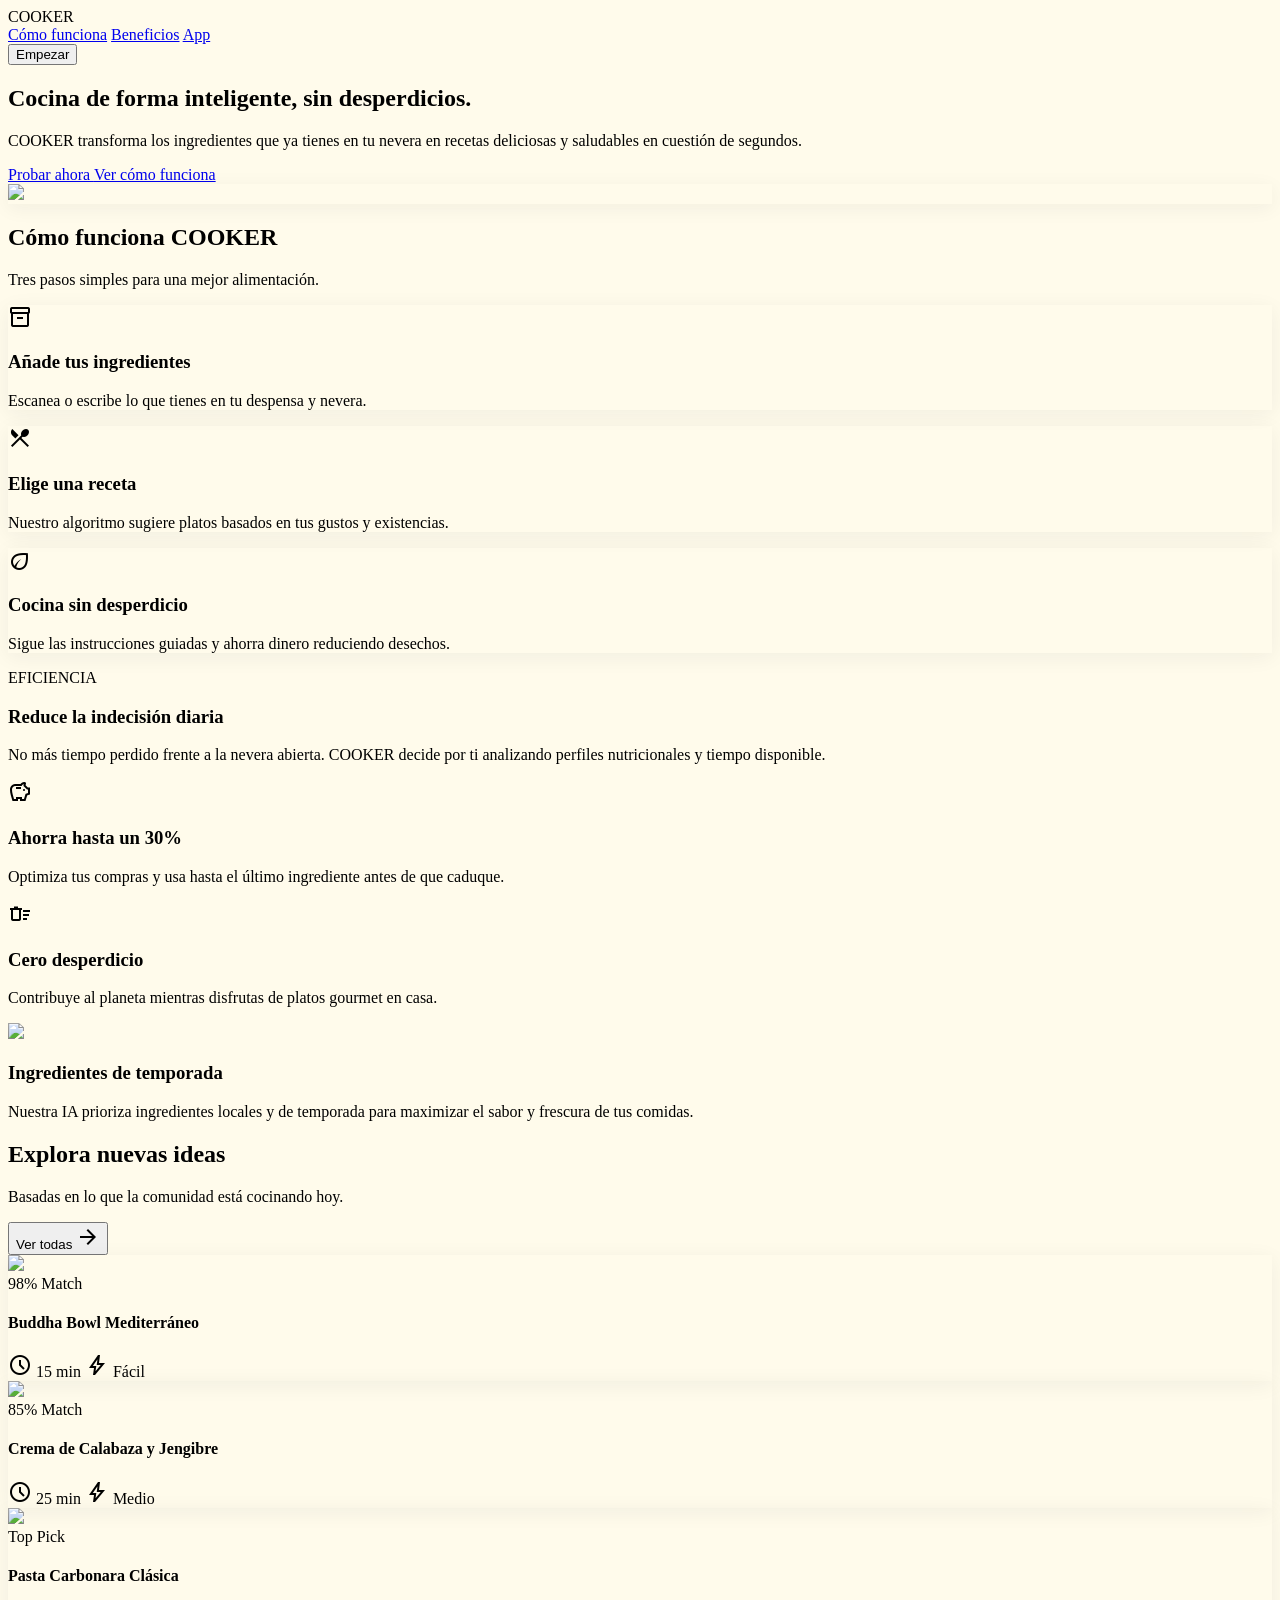
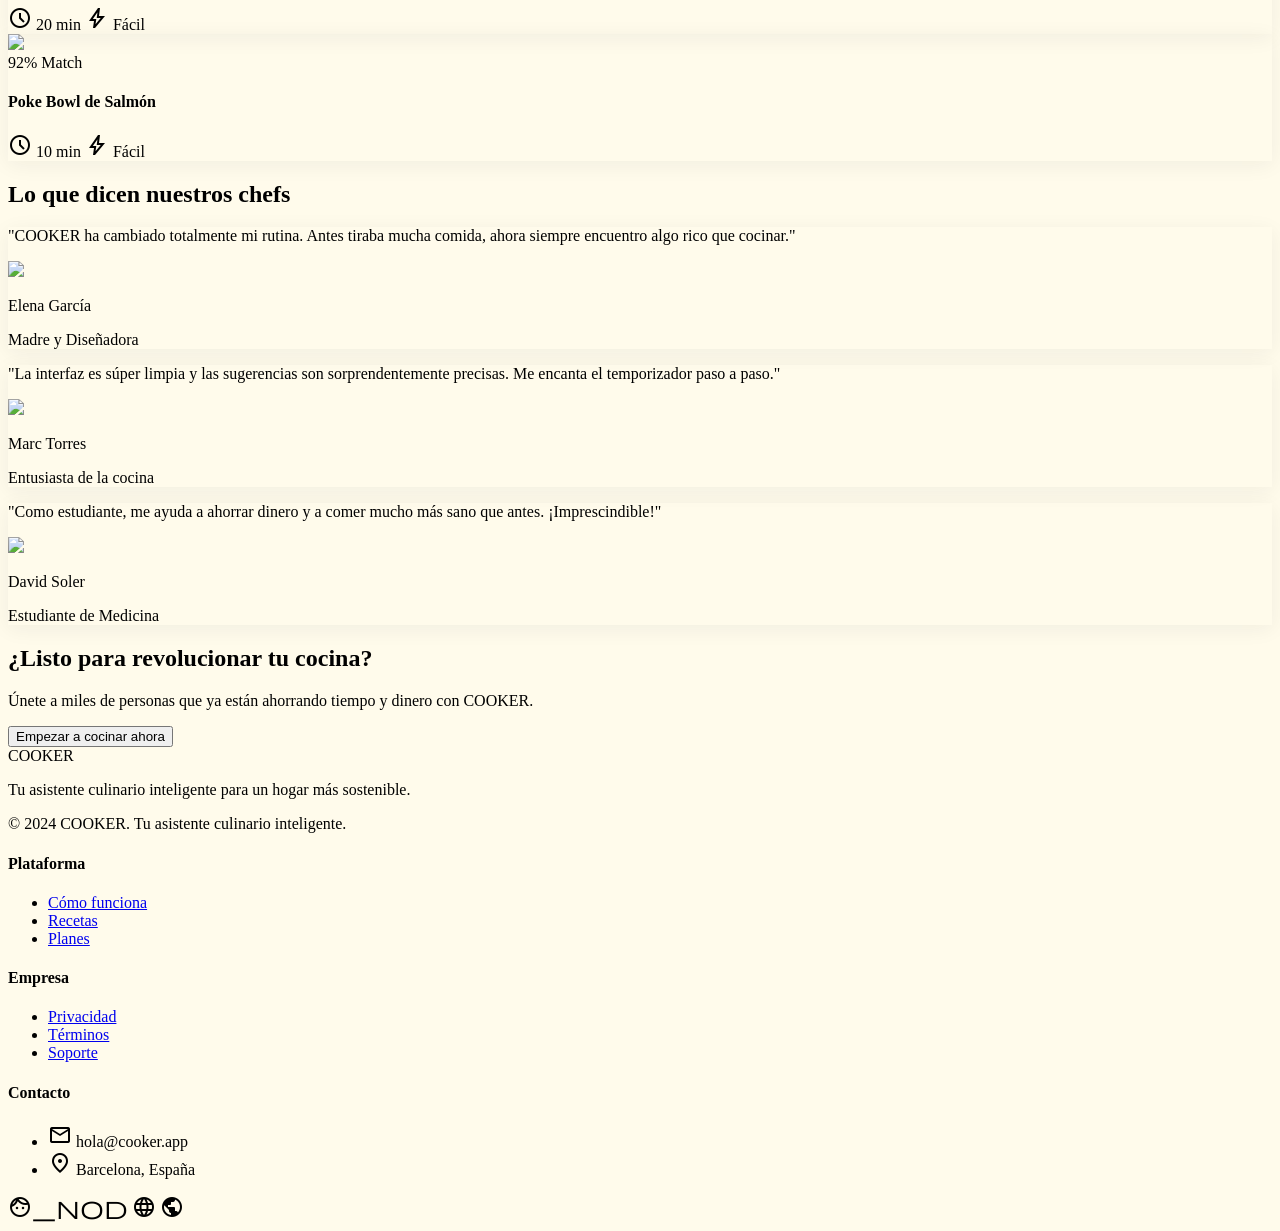
==== index.html @ e24f3d9a "Rename index to index.html" ====
<!DOCTYPE html>

<html class="scroll-smooth" lang="es"><head>
<meta charset="utf-8"/>
<meta content="width=device-width, initial-scale=1.0" name="viewport"/>
<title>COOKER | Tu asistente culinario inteligente</title>
<script src="https://cdn.tailwindcss.com?plugins=forms,container-queries"></script>
<link href="https://fonts.googleapis.com/css2?family=Plus+Jakarta+Sans:wght@400;600;700;800&family=Inter:wght@400;500;600&family=Material+Symbols+Outlined:wght,FILL@100..700,0..1&display=swap" rel="stylesheet"/>
<link href="https://fonts.googleapis.com/css2?family=Material+Symbols+Outlined:wght,FILL@100..700,0..1&display=swap" rel="stylesheet"/>
<link href="https://fonts.googleapis.com/css2?family=Inter:wght@100..900&family=Plus+Jakarta+Sans:wght@100..900&display=swap" rel="stylesheet"/>
<script id="tailwind-config">
      tailwind.config = {
        darkMode: "class",
        theme: {
          extend: {
            "colors": {
                    "on-surface": "#251913",
                    "on-secondary-fixed-variant": "#005236",
                    "on-primary-fixed": "#341100",
                    "primary-fixed-dim": "#ffb690",
                    "primary": "#9d4300",
                    "on-secondary-fixed": "#002113",
                    "on-error": "#ffffff",
                    "tertiary": "#006398",
                    "inverse-primary": "#ffb690",
                    "surface-bright": "#fff8f6",
                    "primary-fixed": "#ffdbca",
                    "on-primary-container": "#582200",
                    "outline": "#8c7164",
                    "on-background": "#251913",
                    "secondary-fixed-dim": "#4edea3",
                    "error-container": "#ffdad6",
                    "surface": "#fff8f6",
                    "on-tertiary-fixed-variant": "#004b74",
                    "on-secondary": "#ffffff",
                    "on-primary": "#ffffff",
                    "primary-container": "#f97316",
                    "surface-container-low": "#fff1eb",
                    "on-tertiary": "#ffffff",
                    "tertiary-fixed": "#cde5ff",
                    "on-surface-variant": "#584237",
                    "outline-variant": "#e0c0b1",
                    "surface-container-high": "#fce3d9",
                    "background": "#fff8f6",
                    "surface-container-highest": "#f6ded3",
                    "surface-container": "#ffeae0",
                    "surface-container-lowest": "#ffffff",
                    "tertiary-container": "#00a2f4",
                    "tertiary-fixed-dim": "#93ccff",
                    "on-secondary-container": "#00714d",
                    "inverse-surface": "#3c2d26",
                    "inverse-on-surface": "#ffede6",
                    "secondary-container": "#6cf8bb",
                    "error": "#ba1a1a",
                    "secondary": "#006c49",
                    "surface-variant": "#f6ded3",
                    "surface-tint": "#9d4300",
                    "secondary-fixed": "#6ffbbe",
                    "surface-dim": "#edd5cb",
                    "on-tertiary-container": "#003554",
                    "on-primary-fixed-variant": "#783200",
                    "on-tertiary-fixed": "#001d32",
                    "on-error-container": "#93000a"
            },
            "borderRadius": {
                    "DEFAULT": "0.25rem",
                    "lg": "0.5rem",
                    "xl": "0.75rem",
                    "full": "9999px"
            },
            "spacing": {
                    "md": "1.5rem",
                    "xs": "0.5rem",
                    "lg": "2.5rem",
                    "gutter": "24px",
                    "container-max": "1280px",
                    "sm": "1rem",
                    "base": "4px",
                    "xl": "4rem"
            },
            "fontFamily": {
                    "headline-md": ["Plus Jakarta Sans"],
                    "label-md": ["Inter"],
                    "body-md": ["Inter"],
                    "headline-lg": ["Plus Jakarta Sans"],
                    "headline-lg-mobile": ["Plus Jakarta Sans"],
                    "display-lg": ["Plus Jakarta Sans"],
                    "body-lg": ["Inter"]
            },
            "fontSize": {
                    "headline-md": ["24px", {"lineHeight": "32px", "fontWeight": "600"}],
                    "label-md": ["14px", {"lineHeight": "20px", "letterSpacing": "0.05em", "fontWeight": "600"}],
                    "body-md": ["16px", {"lineHeight": "24px", "fontWeight": "400"}],
                    "headline-lg": ["32px", {"lineHeight": "40px", "letterSpacing": "-0.01em", "fontWeight": "700"}],
                    "headline-lg-mobile": ["28px", {"lineHeight": "36px", "fontWeight": "700"}],
                    "display-lg": ["48px", {"lineHeight": "56px", "letterSpacing": "-0.02em", "fontWeight": "700"}],
                    "body-lg": ["18px", {"lineHeight": "28px", "fontWeight": "400"}]
            }
          },
        },
      }
    </script>
<style>
        body { background-color: #FFFBEB; }
        .reveal { opacity: 0; transform: translateY(30px); transition: all 0.6s cubic-bezier(0.16, 1, 0.3, 1); }
        .reveal.active { opacity: 1; transform: translateY(0); }
        .card-shadow { box-shadow: 0 4px 20px rgba(31, 41, 55, 0.06); }
        .card-shadow:hover { transform: translateY(-2px); box-shadow: 0 8px 30px rgba(31, 41, 55, 0.1); }
        .material-symbols-outlined { font-variation-settings: 'FILL' 0, 'wght' 400, 'GRAD' 0, 'opsz' 24; }
    </style>
</head>
<body class="font-body-md text-on-surface selection:bg-primary-fixed selection:text-on-primary-fixed">
<!-- TopNavBar -->
<nav class="fixed top-0 left-0 w-full z-50 flex justify-between items-center px-gutter py-4 max-w-container-max mx-auto bg-surface shadow-sm">
<div class="text-headline-md font-headline-md font-bold text-primary tracking-tight">COOKER</div>
<div class="hidden md:flex gap-md items-center font-body-md text-body-md">
<a class="text-primary font-bold border-b-2 border-primary hover:opacity-80 transition-all duration-200" href="#">Cómo funciona</a>
<a class="text-on-surface-variant hover:text-primary transition-all duration-200" href="#">Beneficios</a>
<a class="text-on-surface-variant hover:text-primary transition-all duration-200" href="#">App</a>
</div>
<button class="bg-primary text-on-primary px-md py-2 rounded-lg font-label-md text-label-md hover:opacity-80 transition-all duration-200 active:scale-95">
            Empezar
        </button>
</nav>
<main class="pt-24 overflow-x-hidden">
<!-- Hero Section -->
<section class="relative px-gutter py-xl flex flex-col lg:flex-row items-center gap-xl max-w-container-max mx-auto">
<div class="flex-1 reveal active text-center lg:text-left">
<h1 class="font-display-lg text-display-lg md:text-display-lg text-on-surface mb-md">
                    Cocina de forma inteligente, <span class="text-primary">sin desperdicios.</span>
</h1>
<p class="font-body-lg text-body-lg text-on-surface-variant mb-lg max-w-xl mx-auto lg:mx-0">
                    COOKER transforma los ingredientes que ya tienes en tu nevera en recetas deliciosas y saludables en cuestión de segundos.
                </p>
<div class="flex flex-col sm:flex-row gap-sm justify-center lg:justify-start">
<a class="bg-primary text-on-primary h-[48px] px-lg flex items-center justify-center rounded-[10px] font-label-md transition-all duration-200 hover:opacity-90 active:scale-95 shadow-lg" href="app.html">
                        Probar ahora
                    </a>
<a class="border-2 border-primary text-primary h-[48px] px-lg flex items-center justify-center rounded-[10px] font-label-md transition-all duration-200 hover:bg-primary/5 active:scale-95" href="#how-it-works">
                        Ver cómo funciona
                    </a>
</div>
</div>
<div class="flex-1 reveal active">
<div class="relative w-full aspect-square md:aspect-video lg:aspect-square bg-surface-container rounded-[24px] overflow-hidden card-shadow">
<img class="w-full h-full object-cover" data-alt="A top-down view of a modern, bright kitchen counter featuring a tablet displaying the COOKER app interface. Around the tablet are fresh vegetables like bell peppers, spinach, and tomatoes, neatly arranged. The lighting is bright and natural, emphasizing a clean and organized culinary environment with warm orange accents." src="https://lh3.googleusercontent.com/aida-public/[base64]"/>
</div>
</div>
</section>
<!-- How It Works -->
<section class="py-xl bg-surface-container-low" id="how-it-works">
<div class="max-w-container-max mx-auto px-gutter">
<div class="text-center mb-xl reveal">
<h2 class="font-headline-lg text-headline-lg text-on-surface">Cómo funciona COOKER</h2>
<p class="font-body-md text-body-md text-on-surface-variant mt-sm">Tres pasos simples para una mejor alimentación.</p>
</div>
<div class="grid grid-cols-1 md:grid-cols-3 gap-md">
<div class="bg-surface p-lg rounded-xl text-center card-shadow reveal">
<div class="w-16 h-16 bg-primary-container rounded-full flex items-center justify-center mx-auto mb-md">
<span class="material-symbols-outlined text-on-primary-container text-3xl">inventory_2</span>
</div>
<h3 class="font-headline-md text-headline-md mb-sm">Añade tus ingredientes</h3>
<p class="font-body-md text-body-md text-on-surface-variant">Escanea o escribe lo que tienes en tu despensa y nevera.</p>
</div>
<div class="bg-surface p-lg rounded-xl text-center card-shadow reveal" style="transition-delay: 100ms;">
<div class="w-16 h-16 bg-secondary-container rounded-full flex items-center justify-center mx-auto mb-md">
<span class="material-symbols-outlined text-on-secondary-container text-3xl">restaurant_menu</span>
</div>
<h3 class="font-headline-md text-headline-md mb-sm">Elige una receta</h3>
<p class="font-body-md text-body-md text-on-surface-variant">Nuestro algoritmo sugiere platos basados en tus gustos y existencias.</p>
</div>
<div class="bg-surface p-lg rounded-xl text-center card-shadow reveal" style="transition-delay: 200ms;">
<div class="w-16 h-16 bg-tertiary-container rounded-full flex items-center justify-center mx-auto mb-md">
<span class="material-symbols-outlined text-on-tertiary-container text-3xl">eco</span>
</div>
<h3 class="font-headline-md text-headline-md mb-sm">Cocina sin desperdicio</h3>
<p class="font-body-md text-body-md text-on-surface-variant">Sigue las instrucciones guiadas y ahorra dinero reduciendo desechos.</p>
</div>
</div>
</div>
</section>
<!-- Benefits: Bento Grid -->
<section class="py-xl px-gutter max-w-container-max mx-auto">
<div class="grid grid-cols-1 md:grid-cols-12 gap-md">
<div class="md:col-span-8 bg-primary-container/20 p-lg rounded-xl reveal flex flex-col justify-center min-h-[300px]">
<span class="bg-primary text-on-primary w-fit px-sm py-1 rounded-full text-label-md font-label-md mb-md">EFICIENCIA</span>
<h3 class="font-headline-lg text-headline-lg mb-md">Reduce la indecisión diaria</h3>
<p class="font-body-lg text-body-lg text-on-surface-variant">No más tiempo perdido frente a la nevera abierta. COOKER decide por ti analizando perfiles nutricionales y tiempo disponible.</p>
</div>
<div class="md:col-span-4 bg-secondary-container/20 p-lg rounded-xl reveal flex flex-col items-center justify-center text-center">
<span class="material-symbols-outlined text-secondary text-5xl mb-md">savings</span>
<h3 class="font-headline-md text-headline-md mb-sm">Ahorra hasta un 30%</h3>
<p class="font-body-md text-body-md text-on-surface-variant">Optimiza tus compras y usa hasta el último ingrediente antes de que caduque.</p>
</div>
<div class="md:col-span-4 bg-tertiary-container/20 p-lg rounded-xl reveal flex flex-col items-center justify-center text-center">
<span class="material-symbols-outlined text-tertiary text-5xl mb-md">delete_sweep</span>
<h3 class="font-headline-md text-headline-md mb-sm">Cero desperdicio</h3>
<p class="font-body-md text-body-md text-on-surface-variant">Contribuye al planeta mientras disfrutas de platos gourmet en casa.</p>
</div>
<div class="md:col-span-8 bg-surface-container-highest p-lg rounded-xl reveal flex items-center gap-md">
<div class="hidden sm:block w-32 h-32 rounded-lg overflow-hidden shrink-0">
<img class="w-full h-full object-cover" data-alt="A macro photography shot of colorful, fresh sliced citrus fruits and herbs on a pristine white marble surface. High-key lighting highlights the vibrant textures and colors, aligning with a fresh and professional culinary aesthetic." src="https://lh3.googleusercontent.com/aida-public/[base64]"/>
</div>
<div>
<h3 class="font-headline-md text-headline-md mb-sm">Ingredientes de temporada</h3>
<p class="font-body-md text-body-md text-on-surface-variant">Nuestra IA prioriza ingredientes locales y de temporada para maximizar el sabor y frescura de tus comidas.</p>
</div>
</div>
</div>
</section>
<!-- Recipe Explorer -->
<section class="py-xl bg-surface">
<div class="max-w-container-max mx-auto px-gutter">
<div class="flex justify-between items-end mb-xl reveal">
<div>
<h2 class="font-headline-lg text-headline-lg">Explora nuevas ideas</h2>
<p class="font-body-md text-body-md text-on-surface-variant">Basadas en lo que la comunidad está cocinando hoy.</p>
</div>
<button class="text-primary font-label-md flex items-center gap-base hover:gap-sm transition-all">
                        Ver todas <span class="material-symbols-outlined">arrow_forward</span>
</button>
</div>
<div class="grid grid-cols-1 sm:grid-cols-2 lg:grid-cols-4 gap-md">
<!-- Recipe Card 1 -->
<div class="bg-surface rounded-[16px] overflow-hidden card-shadow reveal">
<div class="h-48 relative">
<img class="w-full h-full object-cover" data-alt="A delicious bowl of Mediterranean Buddha Bowl with chickpeas, avocado, and quinoa. Colorful presentation with soft focus background of a modern kitchen. High-quality food photography style." src="https://lh3.googleusercontent.com/aida-public/[base64]"/>
<div class="absolute top-sm right-sm bg-secondary text-on-secondary text-label-md px-sm py-1 rounded-full">98% Match</div>
</div>
<div class="p-md">
<h4 class="font-headline-md text-[18px] mb-xs">Buddha Bowl Mediterráneo</h4>
<div class="flex items-center gap-sm text-on-surface-variant text-label-md">
<span class="flex items-center gap-xs"><span class="material-symbols-outlined text-[18px]">schedule</span> 15 min</span>
<span class="flex items-center gap-xs"><span class="material-symbols-outlined text-[18px]">bolt</span> Fácil</span>
</div>
</div>
</div>
<!-- Recipe Card 2 -->
<div class="bg-surface rounded-[16px] overflow-hidden card-shadow reveal" style="transition-delay: 100ms;">
<div class="h-48 relative">
<img class="w-full h-full object-cover" data-alt="Creamy pumpkin soup served in a ceramic bowl with toasted pumpkin seeds on top. Warm autumn lighting, cozy kitchen atmosphere, minimalist presentation." src="https://lh3.googleusercontent.com/aida-public/[base64]"/>
<div class="absolute top-sm right-sm bg-secondary text-on-secondary text-label-md px-sm py-1 rounded-full">85% Match</div>
</div>
<div class="p-md">
<h4 class="font-headline-md text-[18px] mb-xs">Crema de Calabaza y Jengibre</h4>
<div class="flex items-center gap-sm text-on-surface-variant text-label-md">
<span class="flex items-center gap-xs"><span class="material-symbols-outlined text-[18px]">schedule</span> 25 min</span>
<span class="flex items-center gap-xs"><span class="material-symbols-outlined text-[18px]">bolt</span> Medio</span>
</div>
</div>
</div>
<!-- Recipe Card 3 -->
<div class="bg-surface rounded-[16px] overflow-hidden card-shadow reveal" style="transition-delay: 200ms;">
<div class="h-48 relative">
<img class="w-full h-full object-cover" data-alt="Authentic Italian pasta carbonara with pancetta and black pepper. Golden lighting, rustic wooden table background, high contrast food styling." src="https://lh3.googleusercontent.com/aida-public/[base64]"/>
<div class="absolute top-sm right-sm bg-primary text-on-primary text-label-md px-sm py-1 rounded-full">Top Pick</div>
</div>
<div class="p-md">
<h4 class="font-headline-md text-[18px] mb-xs">Pasta Carbonara Clásica</h4>
<div class="flex items-center gap-sm text-on-surface-variant text-label-md">
<span class="flex items-center gap-xs"><span class="material-symbols-outlined text-[18px]">schedule</span> 20 min</span>
<span class="flex items-center gap-xs"><span class="material-symbols-outlined text-[18px]">bolt</span> Fácil</span>
</div>
</div>
</div>
<!-- Recipe Card 4 -->
<div class="bg-surface rounded-[16px] overflow-hidden card-shadow reveal" style="transition-delay: 300ms;">
<div class="h-48 relative">
<img class="w-full h-full object-cover" data-alt="Fresh salmon poke bowl with edamame, seaweed, and sesame seeds. Bright, vibrant colors, clean studio lighting, modern healthy food presentation." src="https://lh3.googleusercontent.com/aida-public/[base64]"/>
<div class="absolute top-sm right-sm bg-secondary text-on-secondary text-label-md px-sm py-1 rounded-full">92% Match</div>
</div>
<div class="p-md">
<h4 class="font-headline-md text-[18px] mb-xs">Poke Bowl de Salmón</h4>
<div class="flex items-center gap-sm text-on-surface-variant text-label-md">
<span class="flex items-center gap-xs"><span class="material-symbols-outlined text-[18px]">schedule</span> 10 min</span>
<span class="flex items-center gap-xs"><span class="material-symbols-outlined text-[18px]">bolt</span> Fácil</span>
</div>
</div>
</div>
</div>
</div>
</section>
<!-- Testimonials -->
<section class="py-xl px-gutter max-w-container-max mx-auto">
<h2 class="font-headline-lg text-headline-lg text-center mb-xl reveal">Lo que dicen nuestros chefs</h2>
<div class="grid grid-cols-1 md:grid-cols-3 gap-lg">
<div class="bg-white p-lg rounded-xl card-shadow reveal flex flex-col gap-md">
<p class="font-body-md text-body-md italic text-on-surface-variant">"COOKER ha cambiado totalmente mi rutina. Antes tiraba mucha comida, ahora siempre encuentro algo rico que cocinar."</p>
<div class="flex items-center gap-sm">
<div class="w-12 h-12 rounded-full overflow-hidden">
<img class="w-full h-full object-cover" data-alt="Portrait of a smiling young woman in a bright, modern interior setting. She looks happy and confident, professional photography with soft bokeh." src="https://lh3.googleusercontent.com/aida-public/[base64]"/>
</div>
<div>
<p class="font-label-md text-label-md">Elena García</p>
<p class="text-xs text-on-surface-variant">Madre y Diseñadora</p>
</div>
</div>
</div>
<div class="bg-white p-lg rounded-xl card-shadow reveal flex flex-col gap-md" style="transition-delay: 100ms;">
<p class="font-body-md text-body-md italic text-on-surface-variant">"La interfaz es súper limpia y las sugerencias son sorprendentemente precisas. Me encanta el temporizador paso a paso."</p>
<div class="flex items-center gap-sm">
<div class="w-12 h-12 rounded-full overflow-hidden">
<img class="w-full h-full object-cover" data-alt="A portrait of a cheerful middle-aged man with glasses in a bright sunlit kitchen. He is wearing a casual shirt and looking at the camera with a friendly expression." src="https://lh3.googleusercontent.com/aida-public/[base64]"/>
</div>
<div>
<p class="font-label-md text-label-md">Marc Torres</p>
<p class="text-xs text-on-surface-variant">Entusiasta de la cocina</p>
</div>
</div>
</div>
<div class="bg-white p-lg rounded-xl card-shadow reveal flex flex-col gap-md" style="transition-delay: 200ms;">
<p class="font-body-md text-body-md italic text-on-surface-variant">"Como estudiante, me ayuda a ahorrar dinero y a comer mucho más sano que antes. ¡Imprescindible!"</p>
<div class="flex items-center gap-sm">
<div class="w-12 h-12 rounded-full overflow-hidden">
<img class="w-full h-full object-cover" data-alt="Portrait of a young adult man with a friendly smile, standing in a brightly lit cafe setting. He looks relaxed and satisfied." src="https://lh3.googleusercontent.com/aida-public/[base64]"/>
</div>
<div>
<p class="font-label-md text-label-md">David Soler</p>
<p class="text-xs text-on-surface-variant">Estudiante de Medicina</p>
</div>
</div>
</div>
</div>
</section>
<!-- Final CTA -->
<section class="py-xl bg-primary text-on-primary text-center px-gutter">
<div class="max-w-3xl mx-auto reveal">
<h2 class="font-display-lg text-[40px] leading-tight mb-md">¿Listo para revolucionar tu cocina?</h2>
<p class="font-body-lg text-body-lg mb-lg opacity-90">Únete a miles de personas que ya están ahorrando tiempo y dinero con COOKER.</p>
<button class="bg-on-primary text-primary h-[56px] px-xl rounded-full font-headline-md text-headline-md hover:bg-opacity-90 transition-all active:scale-95 shadow-xl">
                    Empezar a cocinar ahora
                </button>
</div>
</section>
</main>
<!-- Footer -->
<footer class="w-full py-lg px-gutter grid grid-cols-1 md:grid-cols-2 lg:grid-cols-4 gap-md bg-surface-container-low border-t border-outline-variant font-label-md text-label-md">
<div class="flex flex-col gap-sm">
<div class="text-headline-md font-headline-md font-bold text-primary mb-sm">COOKER</div>
<p class="text-on-surface-variant">Tu asistente culinario inteligente para un hogar más sostenible.</p>
<p class="mt-md text-on-surface-variant opacity-60">© 2024 COOKER. Tu asistente culinario inteligente.</p>
</div>
<div>
<h4 class="font-bold text-primary mb-md">Plataforma</h4>
<ul class="flex flex-col gap-xs text-on-surface-variant">
<li><a class="hover:text-primary transition-colors" href="#">Cómo funciona</a></li>
<li><a class="hover:text-primary transition-colors" href="#">Recetas</a></li>
<li><a class="hover:text-primary transition-colors" href="#">Planes</a></li>
</ul>
</div>
<div>
<h4 class="font-bold text-primary mb-md">Empresa</h4>
<ul class="flex flex-col gap-xs text-on-surface-variant">
<li><a class="hover:text-primary transition-colors" href="#">Privacidad</a></li>
<li><a class="hover:text-primary transition-colors" href="#">Términos</a></li>
<li><a class="hover:text-primary transition-colors" href="#">Soporte</a></li>
</ul>
</div>
<div>
<h4 class="font-bold text-primary mb-md">Contacto</h4>
<ul class="flex flex-col gap-xs text-on-surface-variant">
<li class="flex items-center gap-xs"><span class="material-symbols-outlined text-[18px]">mail</span> hola@cooker.app</li>
<li class="flex items-center gap-xs"><span class="material-symbols-outlined text-[18px]">location_on</span> Barcelona, España</li>
</ul>
<div class="flex gap-sm mt-md">
<span class="material-symbols-outlined text-primary cursor-pointer hover:opacity-70">face_nod</span>
<span class="material-symbols-outlined text-primary cursor-pointer hover:opacity-70">language</span>
<span class="material-symbols-outlined text-primary cursor-pointer hover:opacity-70">public</span>
</div>
</div>
</footer>
<script>
        // Intersection Observer for Reveal animations
        const observerOptions = {
            threshold: 0.1,
            rootMargin: '0px 0px -50px 0px'
        };

        const observer = new IntersectionObserver((entries) => {
            entries.forEach(entry => {
                if (entry.isIntersecting) {
                    entry.target.classList.add('active');
                }
            });
        }, observerOptions);

        document.querySelectorAll('.reveal').forEach(el => observer.observe(el));

        // Micro-interactions for hover states
        document.querySelectorAll('.card-shadow').forEach(card => {
            card.addEventListener('mouseenter', () => {
                card.style.transition = 'transform 0.3s cubic-bezier(0.16, 1, 0.3, 1), box-shadow 0.3s ease';
            });
        });
    </script>
</body></html>
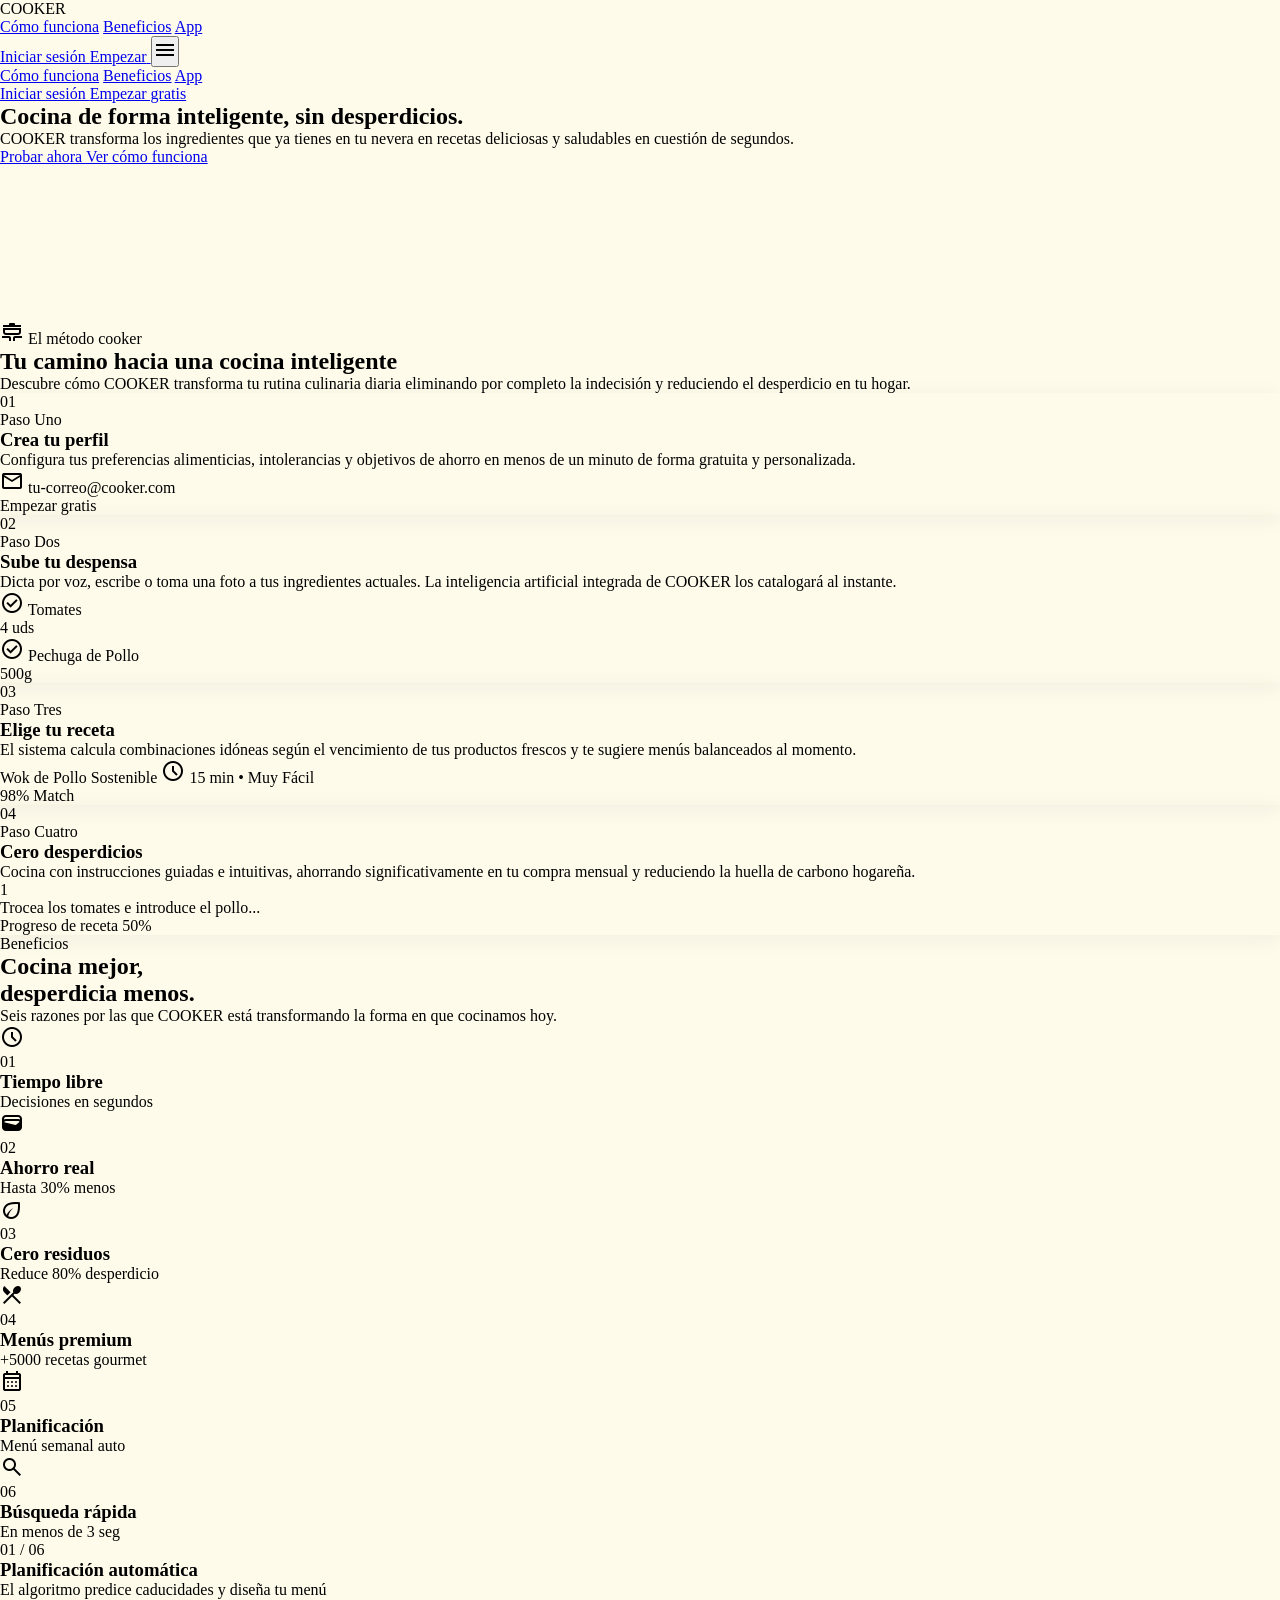
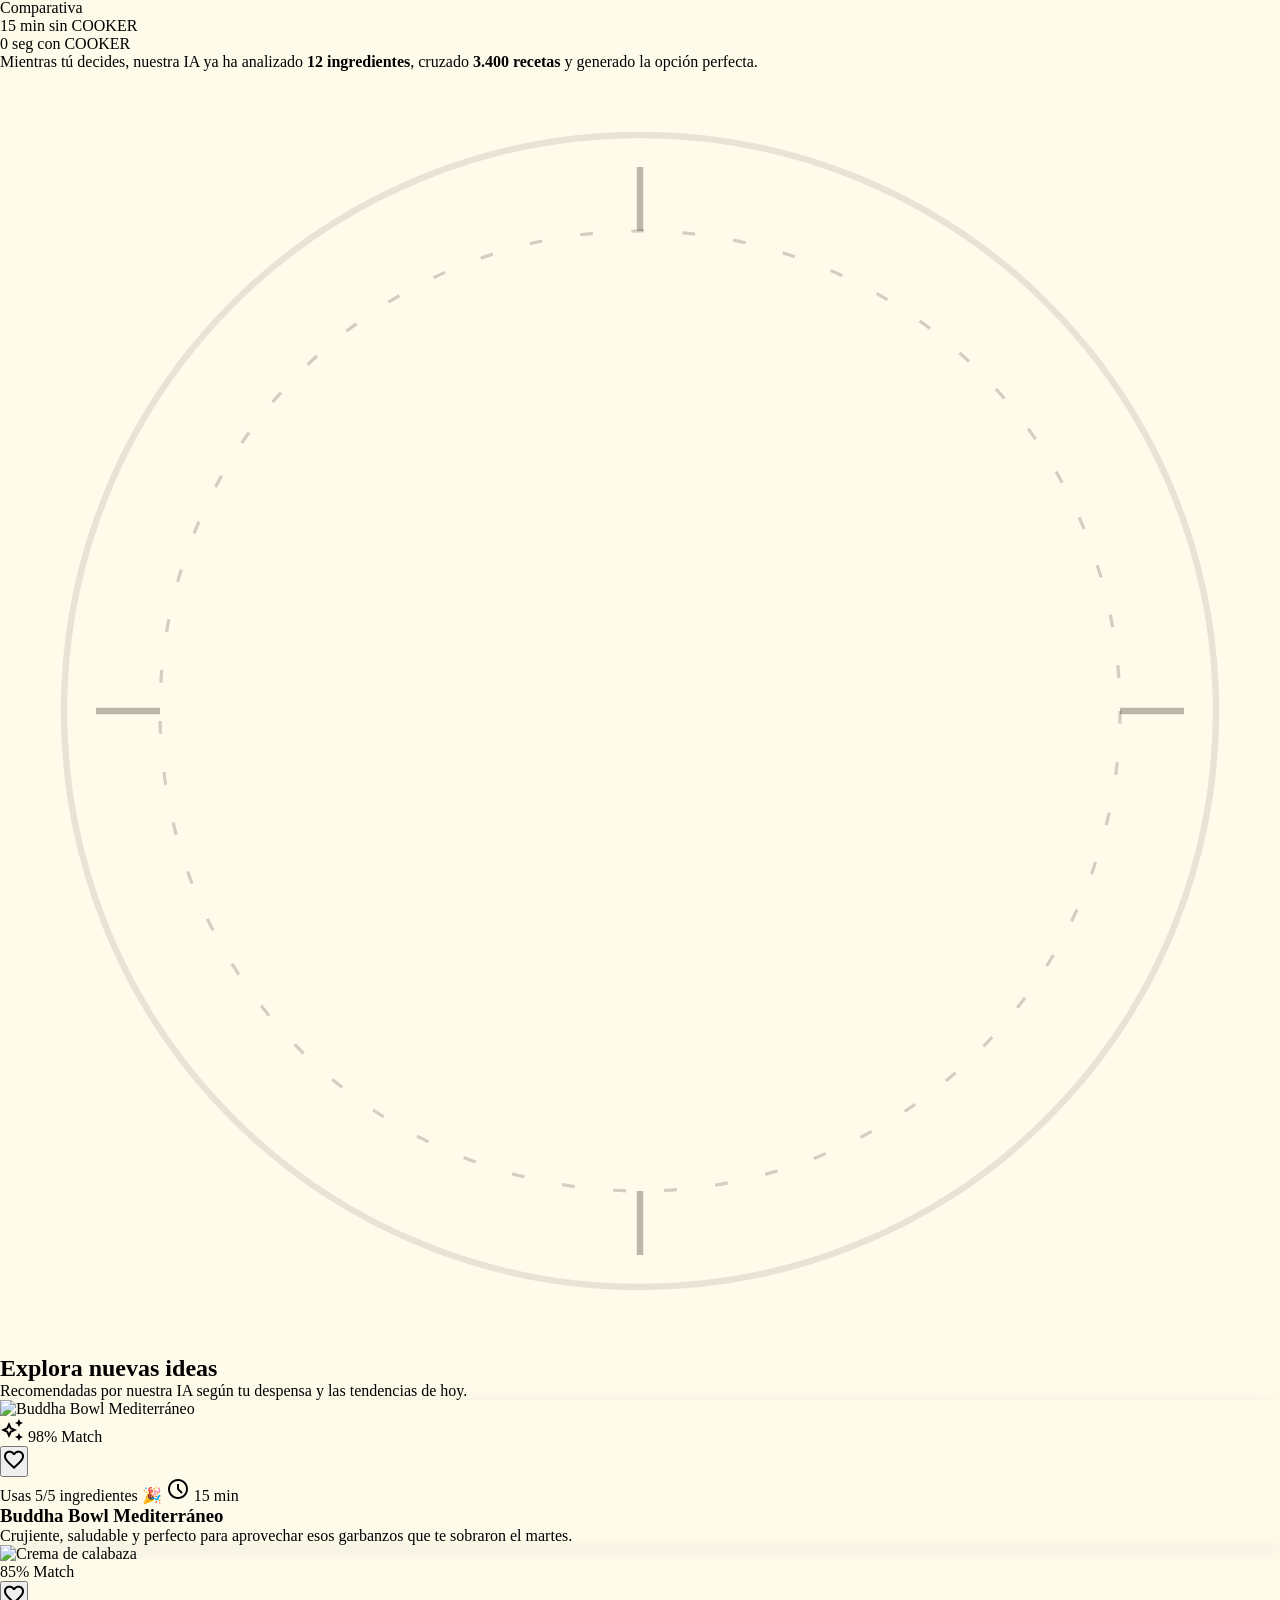
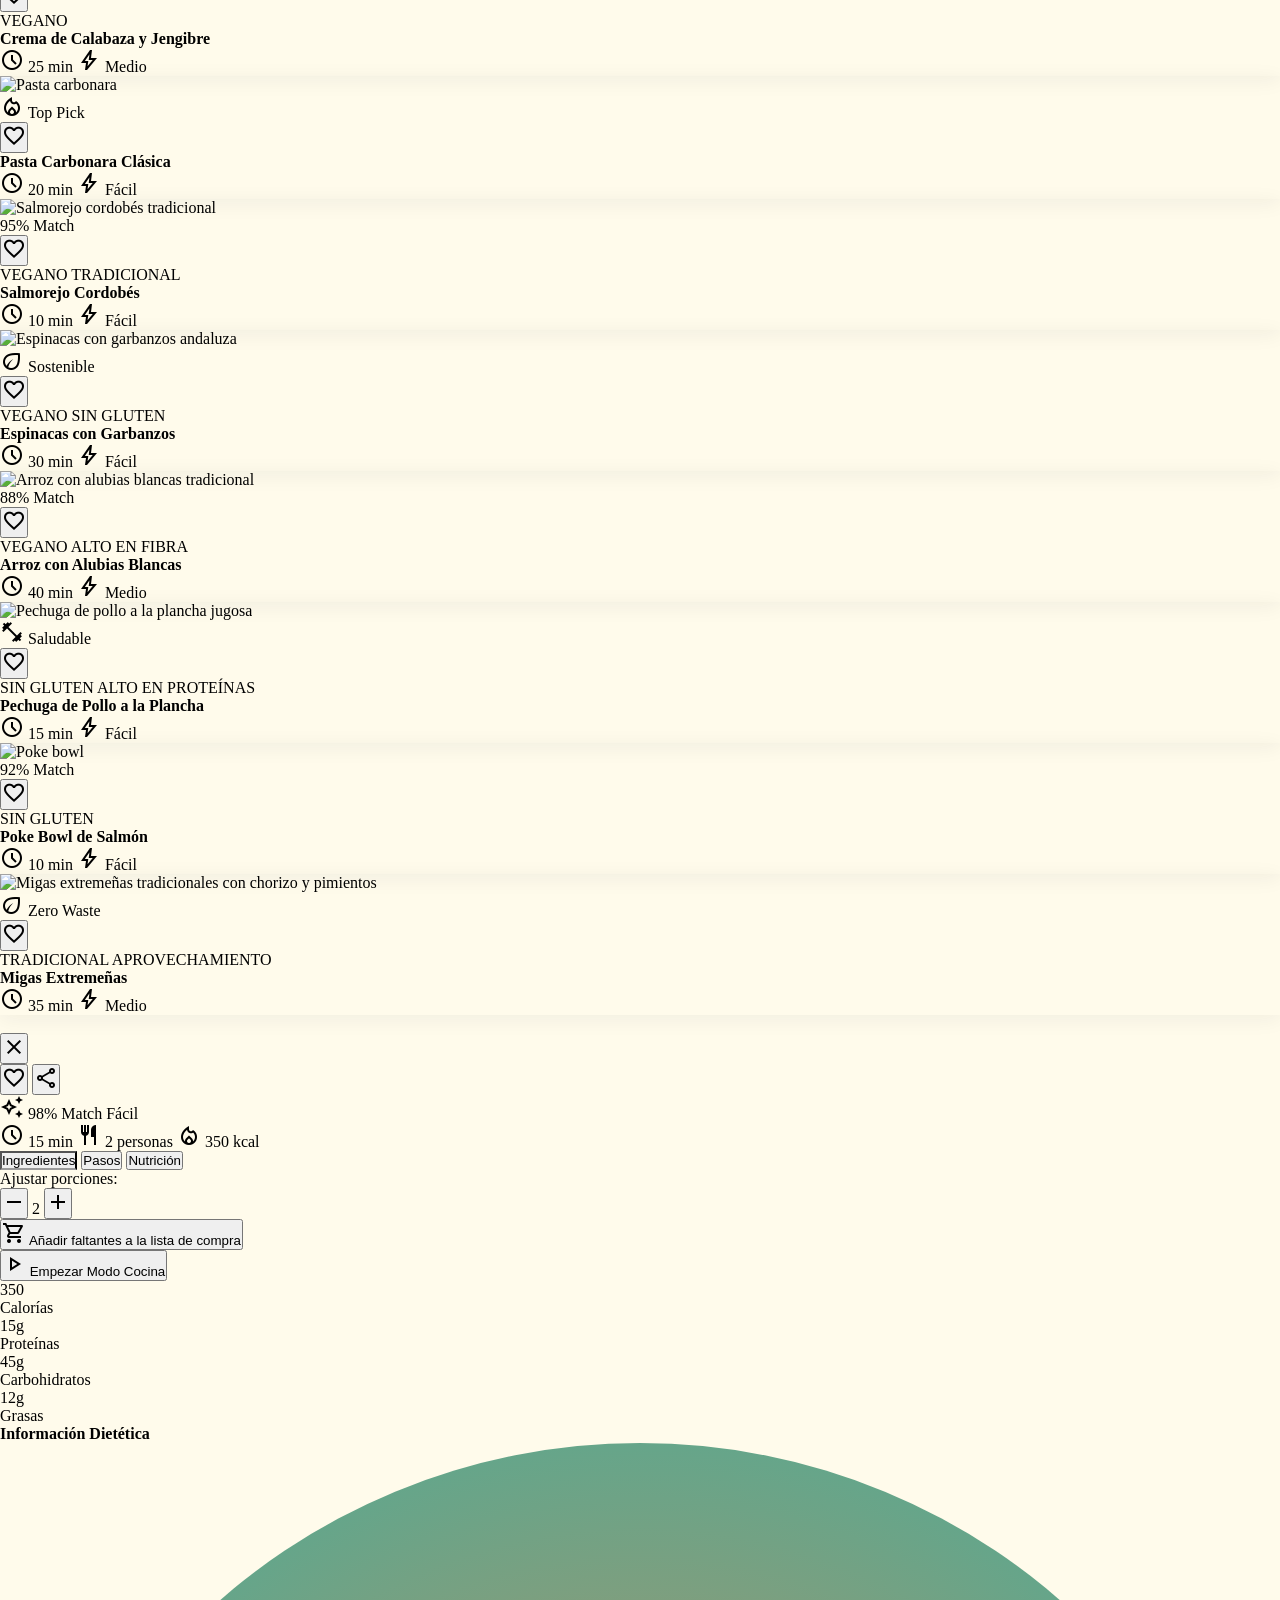
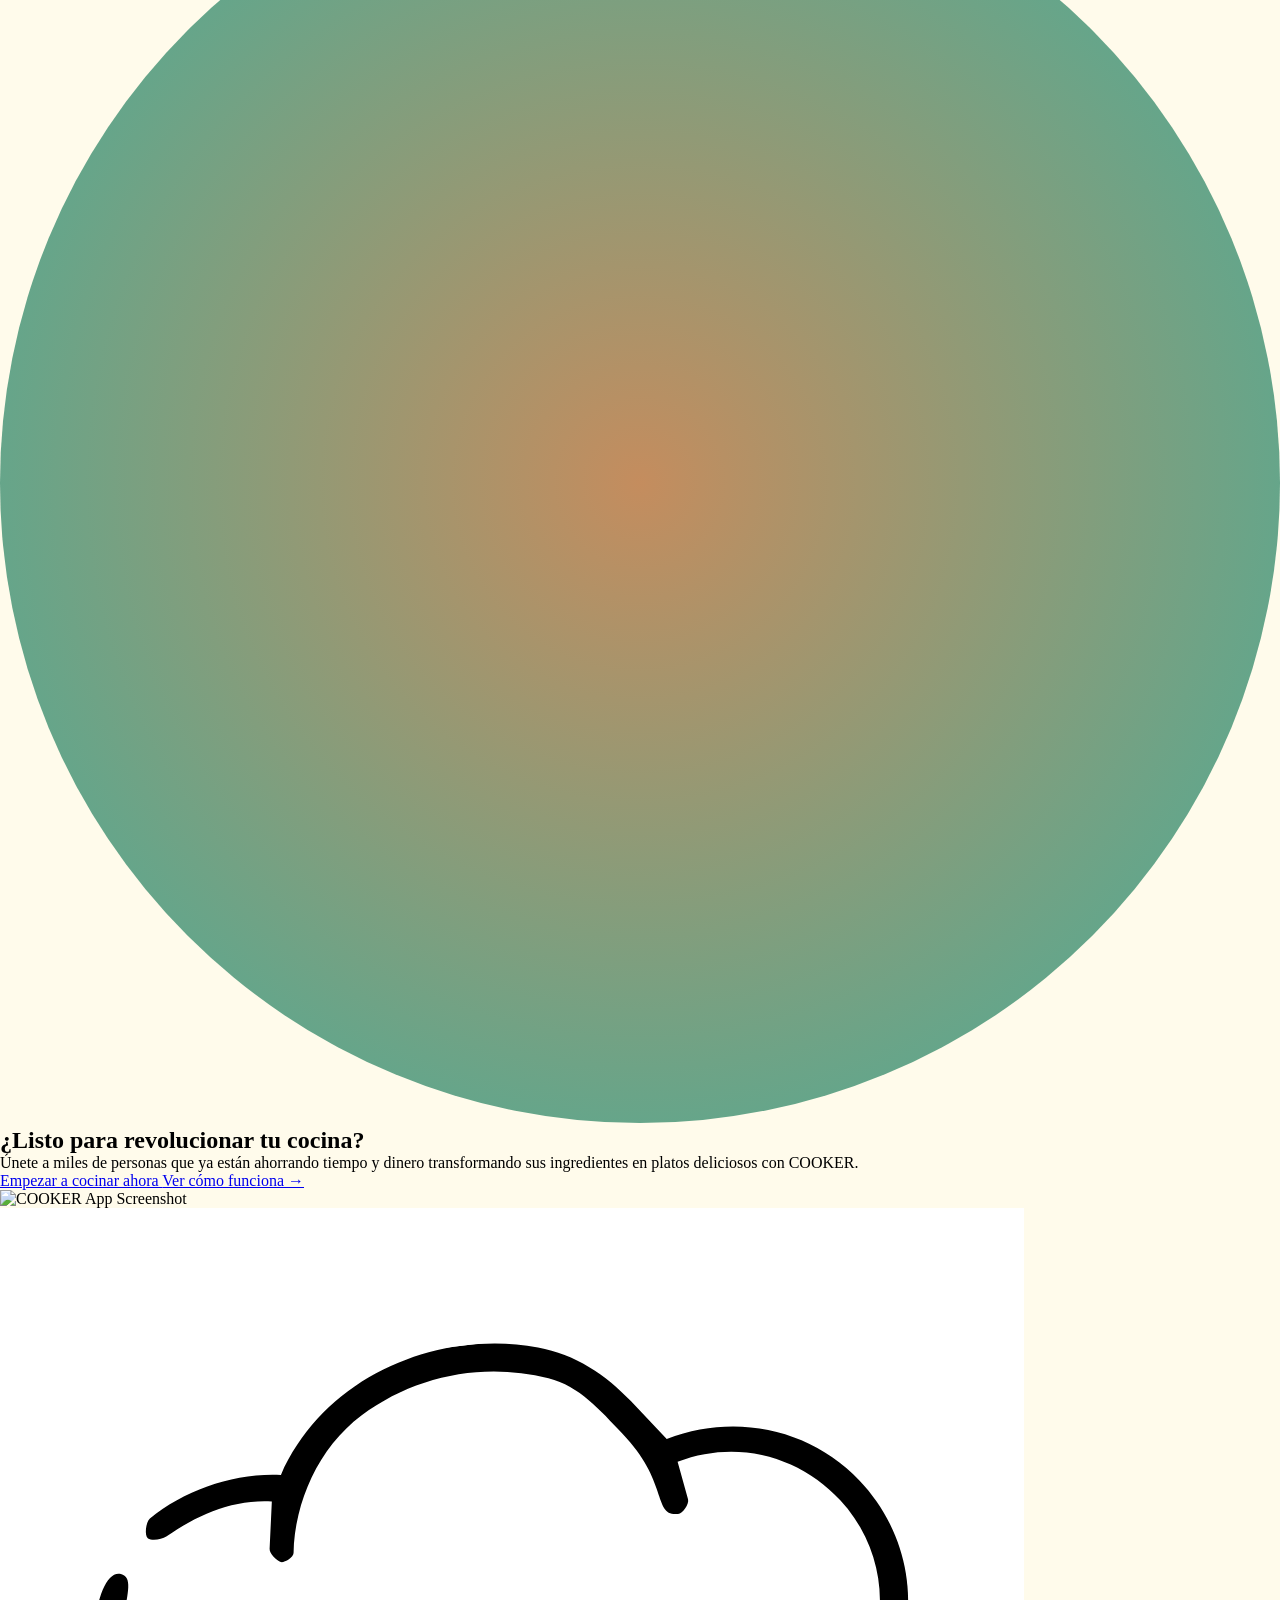
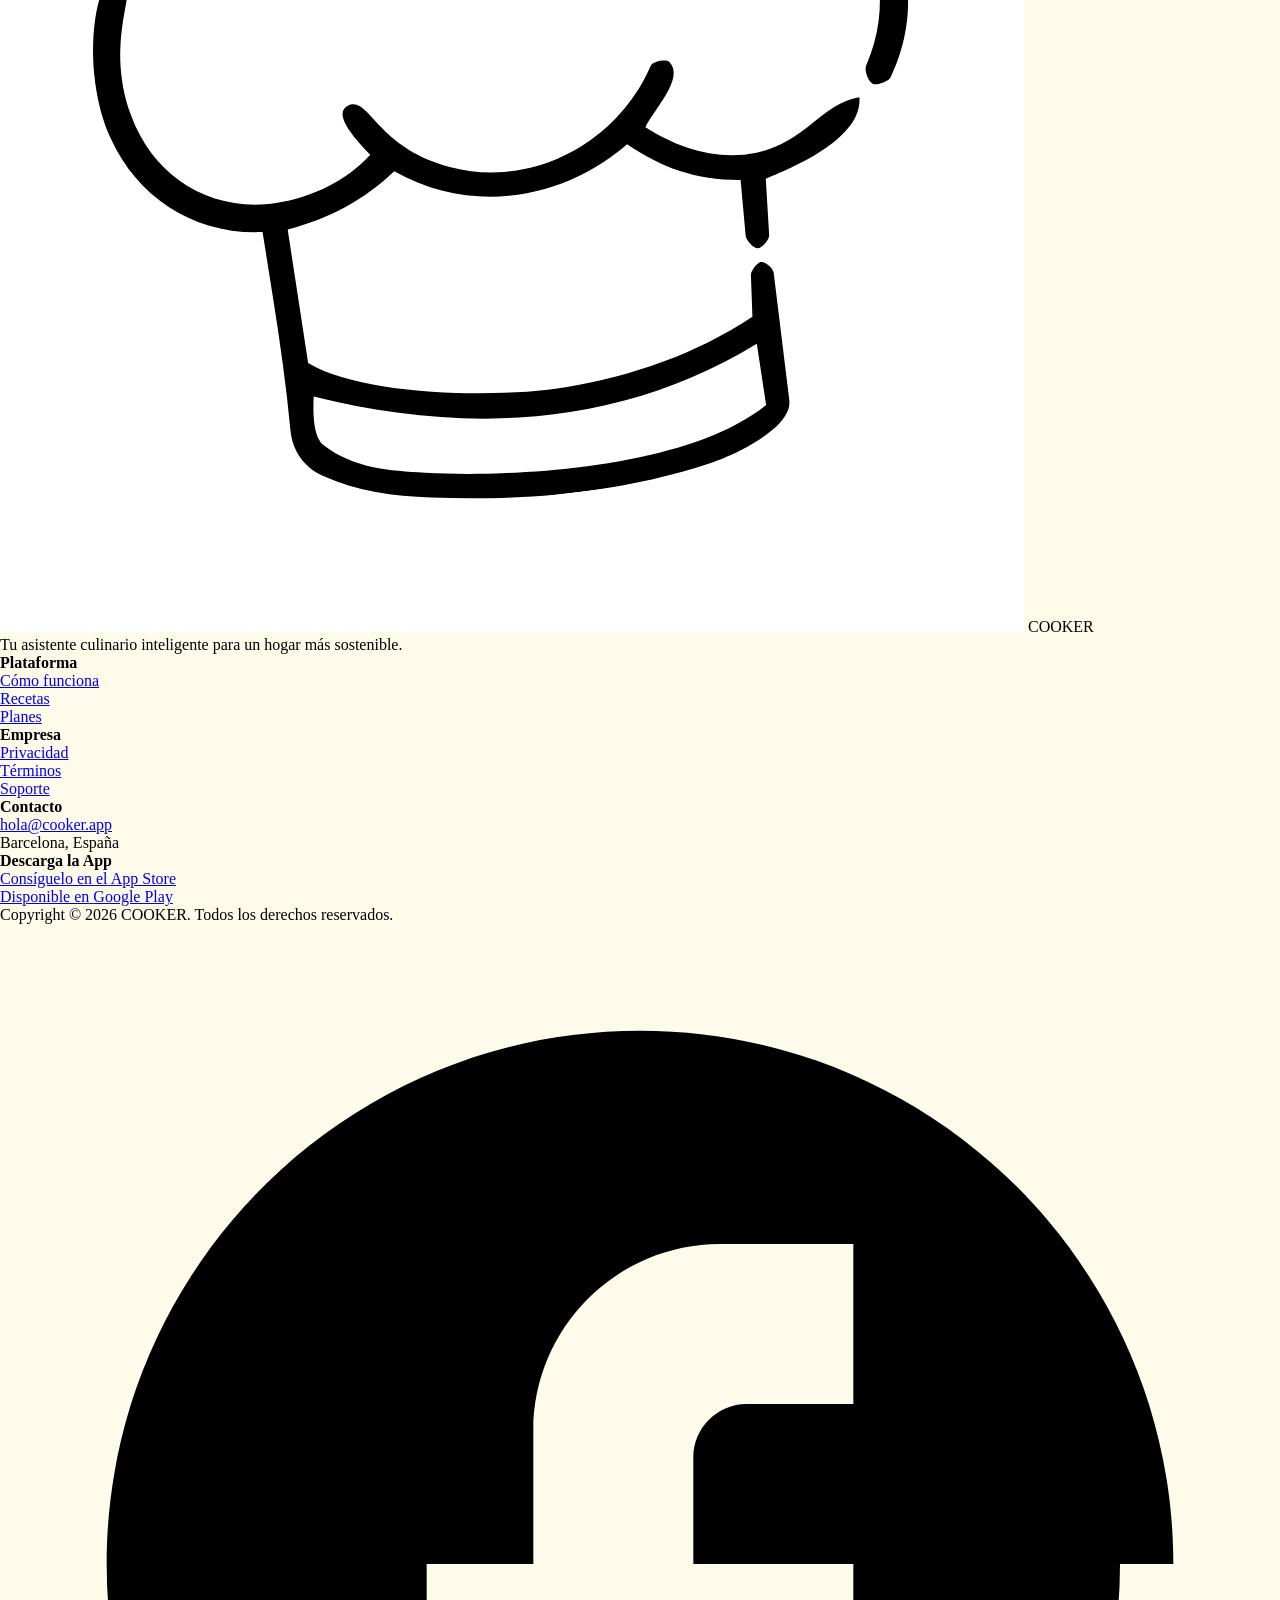
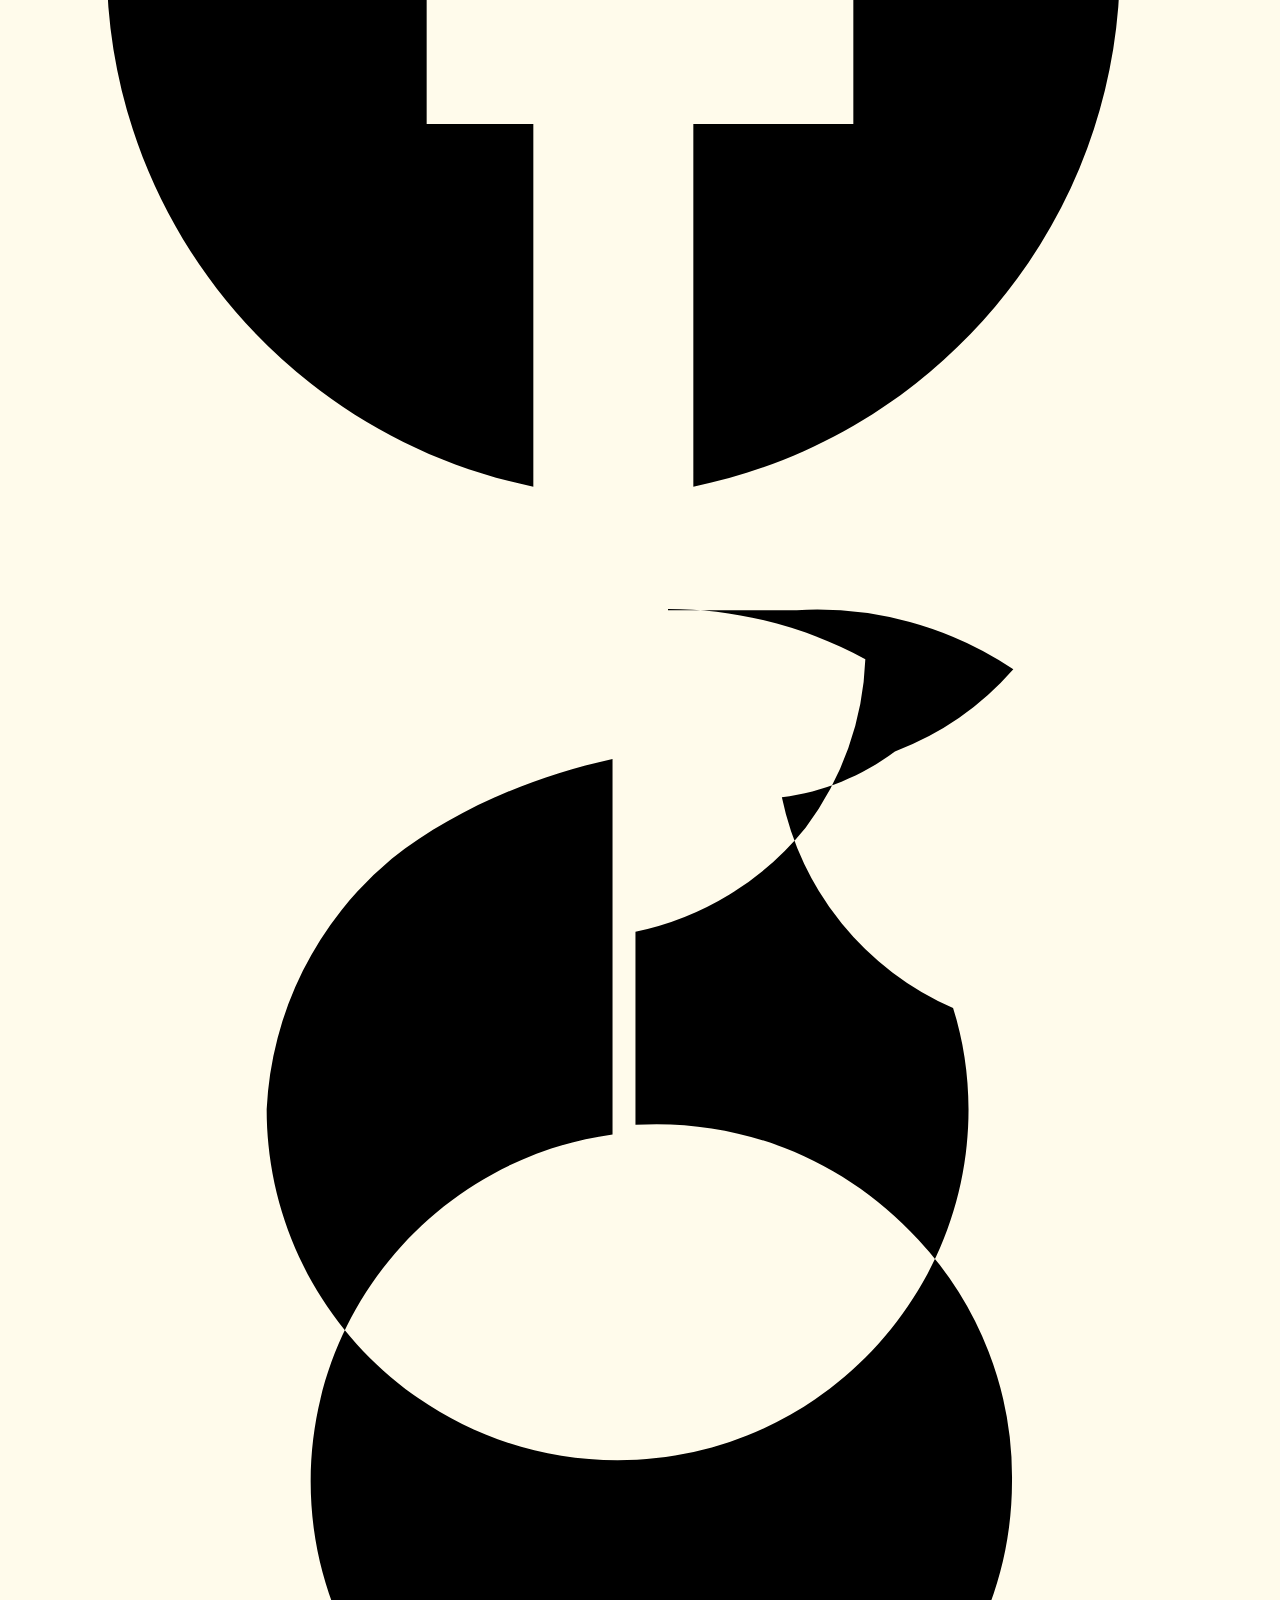
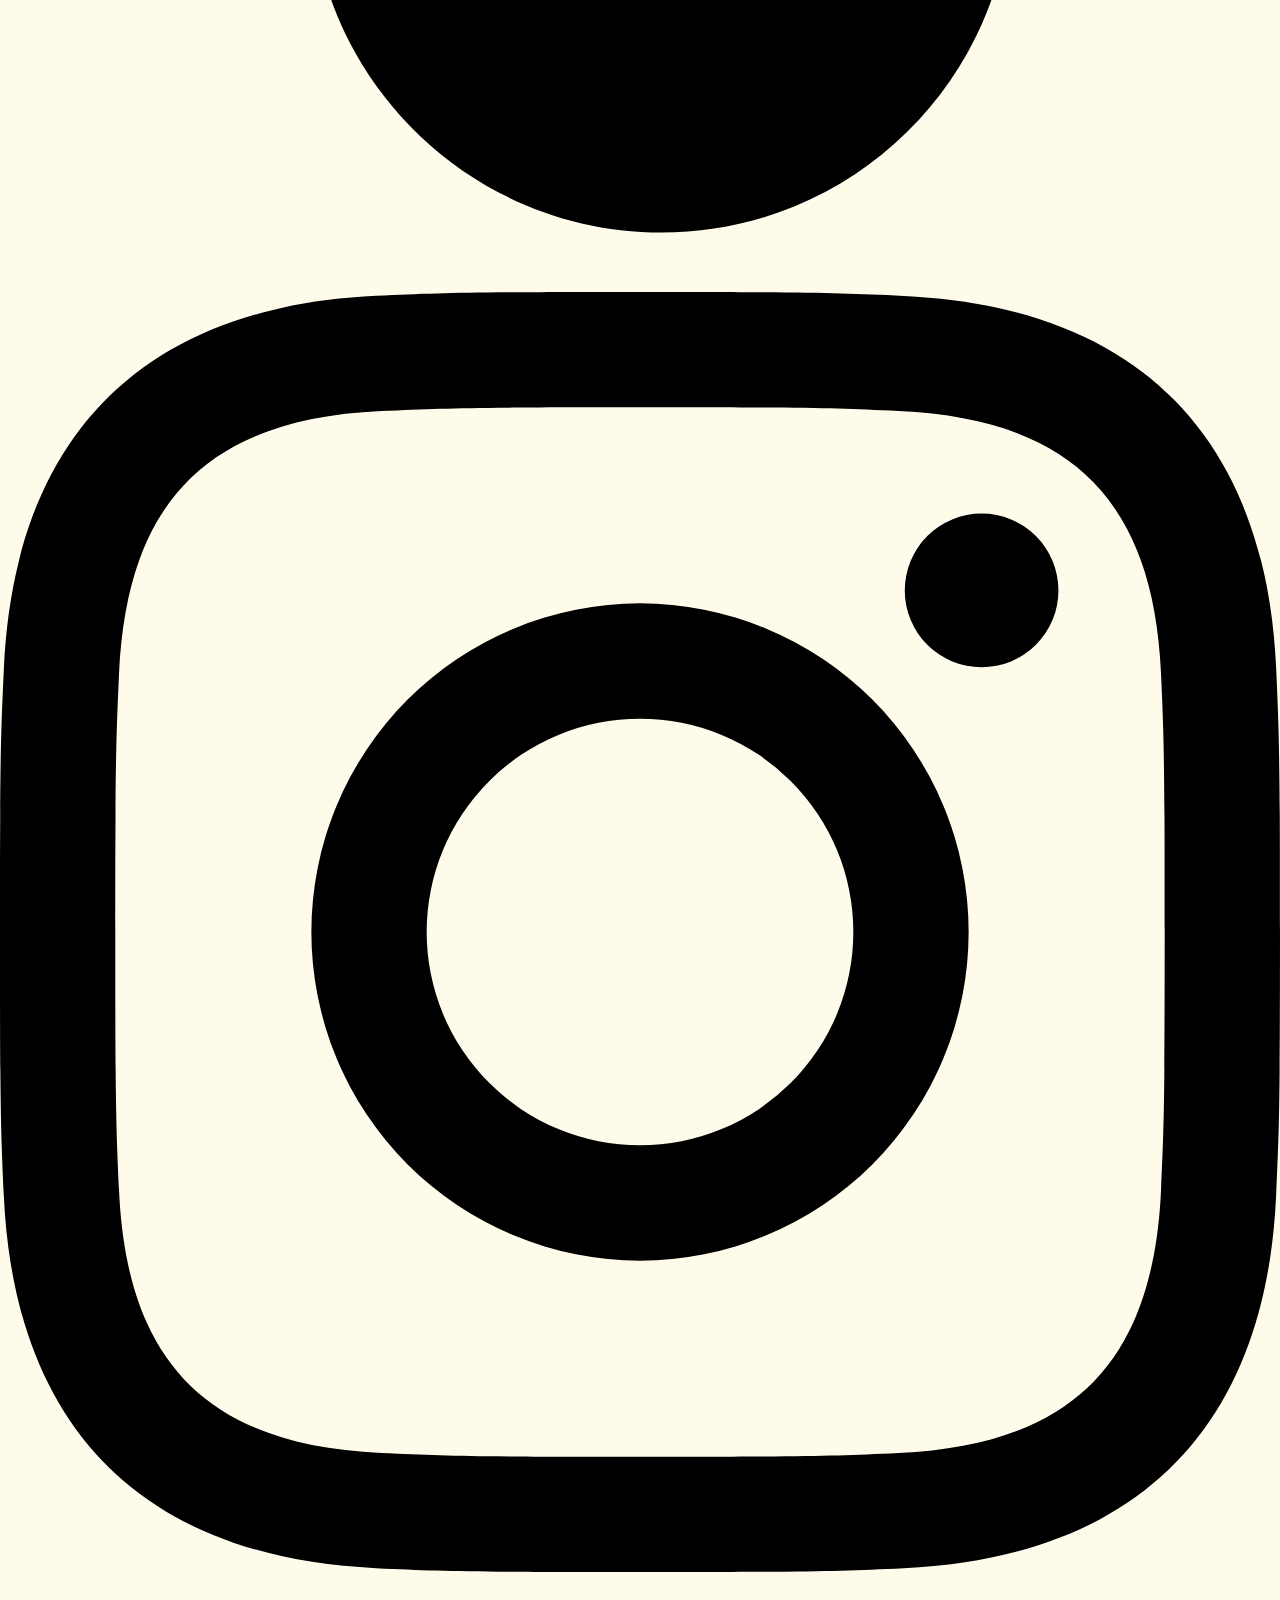
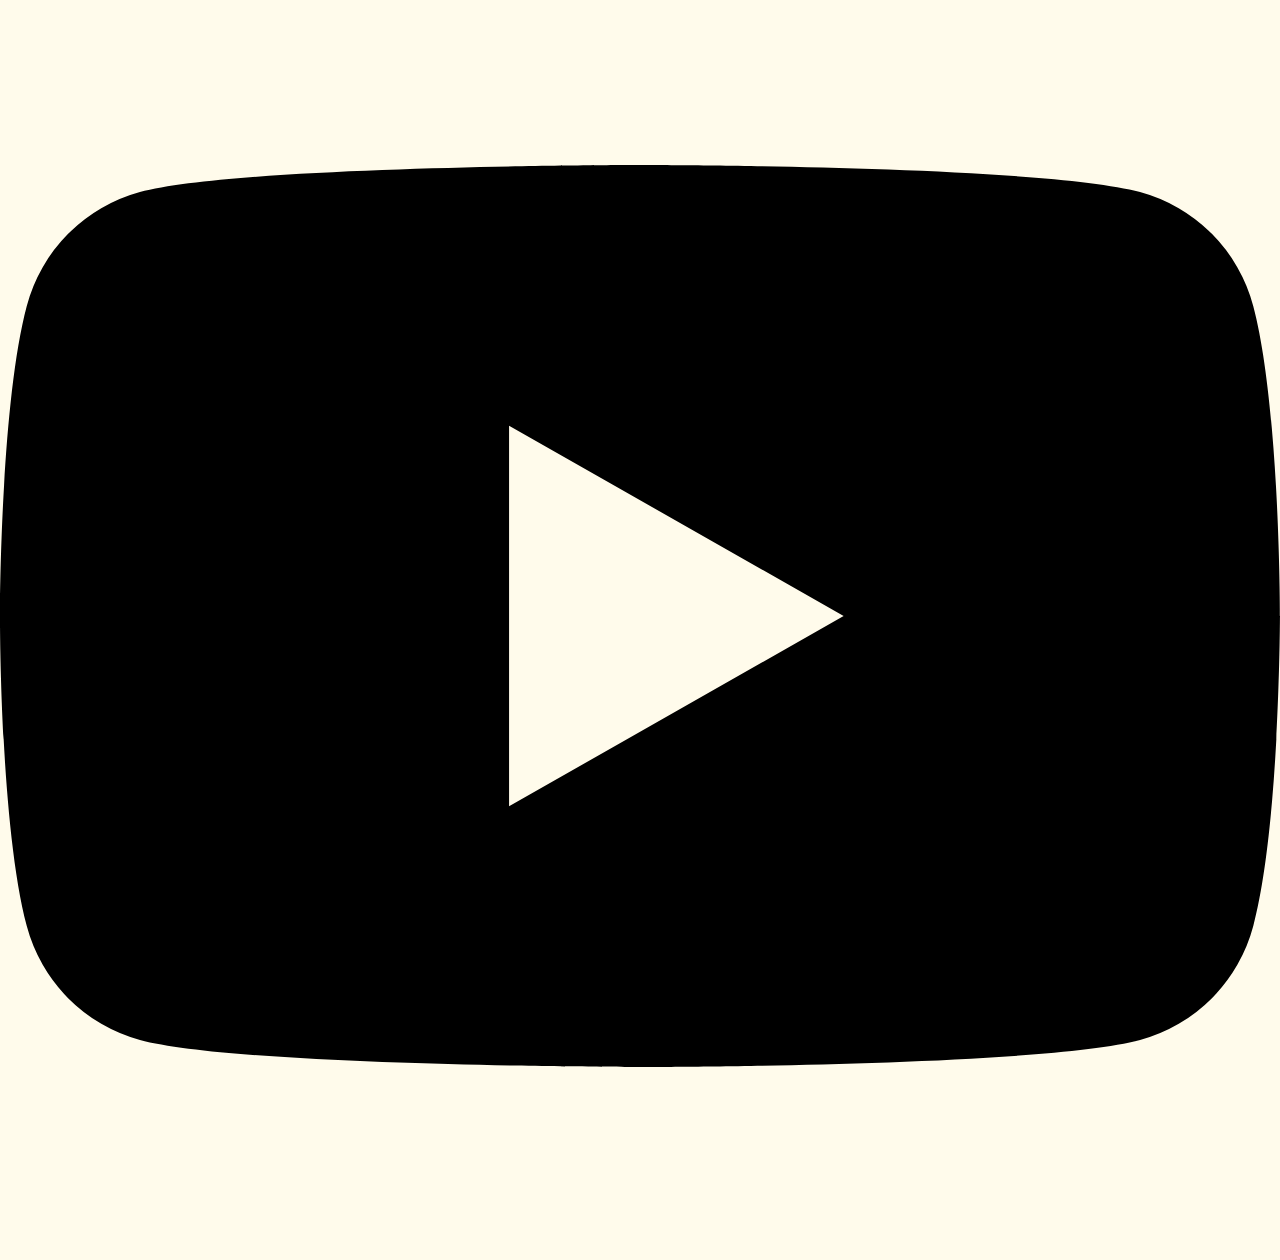
==== commit 002a56de: "Add files via upload" ====
--- a/index.html
+++ b/index.html
@@ -1,396 +1,2217 @@
-<!DOCTYPE html>
-
-<html class="scroll-smooth" lang="es"><head>
-<meta charset="utf-8"/>
-<meta content="width=device-width, initial-scale=1.0" name="viewport"/>
-<title>COOKER | Tu asistente culinario inteligente</title>
-<script src="https://cdn.tailwindcss.com?plugins=forms,container-queries"></script>
-<link href="https://fonts.googleapis.com/css2?family=Plus+Jakarta+Sans:wght@400;600;700;800&family=Inter:wght@400;500;600&family=Material+Symbols+Outlined:wght,FILL@100..700,0..1&display=swap" rel="stylesheet"/>
-<link href="https://fonts.googleapis.com/css2?family=Material+Symbols+Outlined:wght,FILL@100..700,0..1&display=swap" rel="stylesheet"/>
-<link href="https://fonts.googleapis.com/css2?family=Inter:wght@100..900&family=Plus+Jakarta+Sans:wght@100..900&display=swap" rel="stylesheet"/>
-<script id="tailwind-config">
-      tailwind.config = {
-        darkMode: "class",
-        theme: {
-          extend: {
-            "colors": {
-                    "on-surface": "#251913",
-                    "on-secondary-fixed-variant": "#005236",
-                    "on-primary-fixed": "#341100",
-                    "primary-fixed-dim": "#ffb690",
-                    "primary": "#9d4300",
-                    "on-secondary-fixed": "#002113",
-                    "on-error": "#ffffff",
-                    "tertiary": "#006398",
-                    "inverse-primary": "#ffb690",
-                    "surface-bright": "#fff8f6",
-                    "primary-fixed": "#ffdbca",
-                    "on-primary-container": "#582200",
-                    "outline": "#8c7164",
-                    "on-background": "#251913",
-                    "secondary-fixed-dim": "#4edea3",
-                    "error-container": "#ffdad6",
-                    "surface": "#fff8f6",
-                    "on-tertiary-fixed-variant": "#004b74",
-                    "on-secondary": "#ffffff",
-                    "on-primary": "#ffffff",
-                    "primary-container": "#f97316",
-                    "surface-container-low": "#fff1eb",
-                    "on-tertiary": "#ffffff",
-                    "tertiary-fixed": "#cde5ff",
-                    "on-surface-variant": "#584237",
-                    "outline-variant": "#e0c0b1",
-                    "surface-container-high": "#fce3d9",
-                    "background": "#fff8f6",
-                    "surface-container-highest": "#f6ded3",
-                    "surface-container": "#ffeae0",
-                    "surface-container-lowest": "#ffffff",
-                    "tertiary-container": "#00a2f4",
-                    "tertiary-fixed-dim": "#93ccff",
-                    "on-secondary-container": "#00714d",
-                    "inverse-surface": "#3c2d26",
-                    "inverse-on-surface": "#ffede6",
-                    "secondary-container": "#6cf8bb",
-                    "error": "#ba1a1a",
-                    "secondary": "#006c49",
-                    "surface-variant": "#f6ded3",
-                    "surface-tint": "#9d4300",
-                    "secondary-fixed": "#6ffbbe",
-                    "surface-dim": "#edd5cb",
-                    "on-tertiary-container": "#003554",
-                    "on-primary-fixed-variant": "#783200",
-                    "on-tertiary-fixed": "#001d32",
-                    "on-error-container": "#93000a"
-            },
-            "borderRadius": {
-                    "DEFAULT": "0.25rem",
-                    "lg": "0.5rem",
-                    "xl": "0.75rem",
-                    "full": "9999px"
-            },
-            "spacing": {
-                    "md": "1.5rem",
-                    "xs": "0.5rem",
-                    "lg": "2.5rem",
-                    "gutter": "24px",
-                    "container-max": "1280px",
-                    "sm": "1rem",
-                    "base": "4px",
-                    "xl": "4rem"
-            },
-            "fontFamily": {
-                    "headline-md": ["Plus Jakarta Sans"],
-                    "label-md": ["Inter"],
-                    "body-md": ["Inter"],
-                    "headline-lg": ["Plus Jakarta Sans"],
-                    "headline-lg-mobile": ["Plus Jakarta Sans"],
-                    "display-lg": ["Plus Jakarta Sans"],
-                    "body-lg": ["Inter"]
-            },
-            "fontSize": {
-                    "headline-md": ["24px", {"lineHeight": "32px", "fontWeight": "600"}],
-                    "label-md": ["14px", {"lineHeight": "20px", "letterSpacing": "0.05em", "fontWeight": "600"}],
-                    "body-md": ["16px", {"lineHeight": "24px", "fontWeight": "400"}],
-                    "headline-lg": ["32px", {"lineHeight": "40px", "letterSpacing": "-0.01em", "fontWeight": "700"}],
-                    "headline-lg-mobile": ["28px", {"lineHeight": "36px", "fontWeight": "700"}],
-                    "display-lg": ["48px", {"lineHeight": "56px", "letterSpacing": "-0.02em", "fontWeight": "700"}],
-                    "body-lg": ["18px", {"lineHeight": "28px", "fontWeight": "400"}]
-            }
-          },
-        },
-      }
-    </script>
-<style>
-        body { background-color: #FFFBEB; }
-        .reveal { opacity: 0; transform: translateY(30px); transition: all 0.6s cubic-bezier(0.16, 1, 0.3, 1); }
-        .reveal.active { opacity: 1; transform: translateY(0); }
-        .card-shadow { box-shadow: 0 4px 20px rgba(31, 41, 55, 0.06); }
-        .card-shadow:hover { transform: translateY(-2px); box-shadow: 0 8px 30px rgba(31, 41, 55, 0.1); }
-        .material-symbols-outlined { font-variation-settings: 'FILL' 0, 'wght' 400, 'GRAD' 0, 'opsz' 24; }
-    </style>
-</head>
-<body class="font-body-md text-on-surface selection:bg-primary-fixed selection:text-on-primary-fixed">
-<!-- TopNavBar -->
-<nav class="fixed top-0 left-0 w-full z-50 flex justify-between items-center px-gutter py-4 max-w-container-max mx-auto bg-surface shadow-sm">
-<div class="text-headline-md font-headline-md font-bold text-primary tracking-tight">COOKER</div>
-<div class="hidden md:flex gap-md items-center font-body-md text-body-md">
-<a class="text-primary font-bold border-b-2 border-primary hover:opacity-80 transition-all duration-200" href="#">Cómo funciona</a>
-<a class="text-on-surface-variant hover:text-primary transition-all duration-200" href="#">Beneficios</a>
-<a class="text-on-surface-variant hover:text-primary transition-all duration-200" href="#">App</a>
-</div>
-<button class="bg-primary text-on-primary px-md py-2 rounded-lg font-label-md text-label-md hover:opacity-80 transition-all duration-200 active:scale-95">
-            Empezar
-        </button>
-</nav>
-<main class="pt-24 overflow-x-hidden">
-<!-- Hero Section -->
-<section class="relative px-gutter py-xl flex flex-col lg:flex-row items-center gap-xl max-w-container-max mx-auto">
-<div class="flex-1 reveal active text-center lg:text-left">
-<h1 class="font-display-lg text-display-lg md:text-display-lg text-on-surface mb-md">
-                    Cocina de forma inteligente, <span class="text-primary">sin desperdicios.</span>
-</h1>
-<p class="font-body-lg text-body-lg text-on-surface-variant mb-lg max-w-xl mx-auto lg:mx-0">
-                    COOKER transforma los ingredientes que ya tienes en tu nevera en recetas deliciosas y saludables en cuestión de segundos.
-                </p>
-<div class="flex flex-col sm:flex-row gap-sm justify-center lg:justify-start">
-<a class="bg-primary text-on-primary h-[48px] px-lg flex items-center justify-center rounded-[10px] font-label-md transition-all duration-200 hover:opacity-90 active:scale-95 shadow-lg" href="app.html">
-                        Probar ahora
-                    </a>
-<a class="border-2 border-primary text-primary h-[48px] px-lg flex items-center justify-center rounded-[10px] font-label-md transition-all duration-200 hover:bg-primary/5 active:scale-95" href="#how-it-works">
-                        Ver cómo funciona
-                    </a>
-</div>
-</div>
-<div class="flex-1 reveal active">
-<div class="relative w-full aspect-square md:aspect-video lg:aspect-square bg-surface-container rounded-[24px] overflow-hidden card-shadow">
-<img class="w-full h-full object-cover" data-alt="A top-down view of a modern, bright kitchen counter featuring a tablet displaying the COOKER app interface. Around the tablet are fresh vegetables like bell peppers, spinach, and tomatoes, neatly arranged. The lighting is bright and natural, emphasizing a clean and organized culinary environment with warm orange accents." src="https://lh3.googleusercontent.com/aida-public/[base64]"/>
-</div>
-</div>
-</section>
-<!-- How It Works -->
-<section class="py-xl bg-surface-container-low" id="how-it-works">
-<div class="max-w-container-max mx-auto px-gutter">
-<div class="text-center mb-xl reveal">
-<h2 class="font-headline-lg text-headline-lg text-on-surface">Cómo funciona COOKER</h2>
-<p class="font-body-md text-body-md text-on-surface-variant mt-sm">Tres pasos simples para una mejor alimentación.</p>
-</div>
-<div class="grid grid-cols-1 md:grid-cols-3 gap-md">
-<div class="bg-surface p-lg rounded-xl text-center card-shadow reveal">
-<div class="w-16 h-16 bg-primary-container rounded-full flex items-center justify-center mx-auto mb-md">
-<span class="material-symbols-outlined text-on-primary-container text-3xl">inventory_2</span>
-</div>
-<h3 class="font-headline-md text-headline-md mb-sm">Añade tus ingredientes</h3>
-<p class="font-body-md text-body-md text-on-surface-variant">Escanea o escribe lo que tienes en tu despensa y nevera.</p>
-</div>
-<div class="bg-surface p-lg rounded-xl text-center card-shadow reveal" style="transition-delay: 100ms;">
-<div class="w-16 h-16 bg-secondary-container rounded-full flex items-center justify-center mx-auto mb-md">
-<span class="material-symbols-outlined text-on-secondary-container text-3xl">restaurant_menu</span>
-</div>
-<h3 class="font-headline-md text-headline-md mb-sm">Elige una receta</h3>
-<p class="font-body-md text-body-md text-on-surface-variant">Nuestro algoritmo sugiere platos basados en tus gustos y existencias.</p>
-</div>
-<div class="bg-surface p-lg rounded-xl text-center card-shadow reveal" style="transition-delay: 200ms;">
-<div class="w-16 h-16 bg-tertiary-container rounded-full flex items-center justify-center mx-auto mb-md">
-<span class="material-symbols-outlined text-on-tertiary-container text-3xl">eco</span>
-</div>
-<h3 class="font-headline-md text-headline-md mb-sm">Cocina sin desperdicio</h3>
-<p class="font-body-md text-body-md text-on-surface-variant">Sigue las instrucciones guiadas y ahorra dinero reduciendo desechos.</p>
-</div>
-</div>
-</div>
-</section>
-<!-- Benefits: Bento Grid -->
-<section class="py-xl px-gutter max-w-container-max mx-auto">
-<div class="grid grid-cols-1 md:grid-cols-12 gap-md">
-<div class="md:col-span-8 bg-primary-container/20 p-lg rounded-xl reveal flex flex-col justify-center min-h-[300px]">
-<span class="bg-primary text-on-primary w-fit px-sm py-1 rounded-full text-label-md font-label-md mb-md">EFICIENCIA</span>
-<h3 class="font-headline-lg text-headline-lg mb-md">Reduce la indecisión diaria</h3>
-<p class="font-body-lg text-body-lg text-on-surface-variant">No más tiempo perdido frente a la nevera abierta. COOKER decide por ti analizando perfiles nutricionales y tiempo disponible.</p>
-</div>
-<div class="md:col-span-4 bg-secondary-container/20 p-lg rounded-xl reveal flex flex-col items-center justify-center text-center">
-<span class="material-symbols-outlined text-secondary text-5xl mb-md">savings</span>
-<h3 class="font-headline-md text-headline-md mb-sm">Ahorra hasta un 30%</h3>
-<p class="font-body-md text-body-md text-on-surface-variant">Optimiza tus compras y usa hasta el último ingrediente antes de que caduque.</p>
-</div>
-<div class="md:col-span-4 bg-tertiary-container/20 p-lg rounded-xl reveal flex flex-col items-center justify-center text-center">
-<span class="material-symbols-outlined text-tertiary text-5xl mb-md">delete_sweep</span>
-<h3 class="font-headline-md text-headline-md mb-sm">Cero desperdicio</h3>
-<p class="font-body-md text-body-md text-on-surface-variant">Contribuye al planeta mientras disfrutas de platos gourmet en casa.</p>
-</div>
-<div class="md:col-span-8 bg-surface-container-highest p-lg rounded-xl reveal flex items-center gap-md">
-<div class="hidden sm:block w-32 h-32 rounded-lg overflow-hidden shrink-0">
-<img class="w-full h-full object-cover" data-alt="A macro photography shot of colorful, fresh sliced citrus fruits and herbs on a pristine white marble surface. High-key lighting highlights the vibrant textures and colors, aligning with a fresh and professional culinary aesthetic." src="https://lh3.googleusercontent.com/aida-public/[base64]"/>
-</div>
-<div>
-<h3 class="font-headline-md text-headline-md mb-sm">Ingredientes de temporada</h3>
-<p class="font-body-md text-body-md text-on-surface-variant">Nuestra IA prioriza ingredientes locales y de temporada para maximizar el sabor y frescura de tus comidas.</p>
-</div>
-</div>
-</div>
-</section>
-<!-- Recipe Explorer -->
-<section class="py-xl bg-surface">
-<div class="max-w-container-max mx-auto px-gutter">
-<div class="flex justify-between items-end mb-xl reveal">
-<div>
-<h2 class="font-headline-lg text-headline-lg">Explora nuevas ideas</h2>
-<p class="font-body-md text-body-md text-on-surface-variant">Basadas en lo que la comunidad está cocinando hoy.</p>
-</div>
-<button class="text-primary font-label-md flex items-center gap-base hover:gap-sm transition-all">
-                        Ver todas <span class="material-symbols-outlined">arrow_forward</span>
-</button>
-</div>
-<div class="grid grid-cols-1 sm:grid-cols-2 lg:grid-cols-4 gap-md">
-<!-- Recipe Card 1 -->
-<div class="bg-surface rounded-[16px] overflow-hidden card-shadow reveal">
-<div class="h-48 relative">
-<img class="w-full h-full object-cover" data-alt="A delicious bowl of Mediterranean Buddha Bowl with chickpeas, avocado, and quinoa. Colorful presentation with soft focus background of a modern kitchen. High-quality food photography style." src="https://lh3.googleusercontent.com/aida-public/[base64]"/>
-<div class="absolute top-sm right-sm bg-secondary text-on-secondary text-label-md px-sm py-1 rounded-full">98% Match</div>
-</div>
-<div class="p-md">
-<h4 class="font-headline-md text-[18px] mb-xs">Buddha Bowl Mediterráneo</h4>
-<div class="flex items-center gap-sm text-on-surface-variant text-label-md">
-<span class="flex items-center gap-xs"><span class="material-symbols-outlined text-[18px]">schedule</span> 15 min</span>
-<span class="flex items-center gap-xs"><span class="material-symbols-outlined text-[18px]">bolt</span> Fácil</span>
-</div>
-</div>
-</div>
-<!-- Recipe Card 2 -->
-<div class="bg-surface rounded-[16px] overflow-hidden card-shadow reveal" style="transition-delay: 100ms;">
-<div class="h-48 relative">
-<img class="w-full h-full object-cover" data-alt="Creamy pumpkin soup served in a ceramic bowl with toasted pumpkin seeds on top. Warm autumn lighting, cozy kitchen atmosphere, minimalist presentation." src="https://lh3.googleusercontent.com/aida-public/[base64]"/>
-<div class="absolute top-sm right-sm bg-secondary text-on-secondary text-label-md px-sm py-1 rounded-full">85% Match</div>
-</div>
-<div class="p-md">
-<h4 class="font-headline-md text-[18px] mb-xs">Crema de Calabaza y Jengibre</h4>
-<div class="flex items-center gap-sm text-on-surface-variant text-label-md">
-<span class="flex items-center gap-xs"><span class="material-symbols-outlined text-[18px]">schedule</span> 25 min</span>
-<span class="flex items-center gap-xs"><span class="material-symbols-outlined text-[18px]">bolt</span> Medio</span>
-</div>
-</div>
-</div>
-<!-- Recipe Card 3 -->
-<div class="bg-surface rounded-[16px] overflow-hidden card-shadow reveal" style="transition-delay: 200ms;">
-<div class="h-48 relative">
-<img class="w-full h-full object-cover" data-alt="Authentic Italian pasta carbonara with pancetta and black pepper. Golden lighting, rustic wooden table background, high contrast food styling." src="https://lh3.googleusercontent.com/aida-public/[base64]"/>
-<div class="absolute top-sm right-sm bg-primary text-on-primary text-label-md px-sm py-1 rounded-full">Top Pick</div>
-</div>
-<div class="p-md">
-<h4 class="font-headline-md text-[18px] mb-xs">Pasta Carbonara Clásica</h4>
-<div class="flex items-center gap-sm text-on-surface-variant text-label-md">
-<span class="flex items-center gap-xs"><span class="material-symbols-outlined text-[18px]">schedule</span> 20 min</span>
-<span class="flex items-center gap-xs"><span class="material-symbols-outlined text-[18px]">bolt</span> Fácil</span>
-</div>
-</div>
-</div>
-<!-- Recipe Card 4 -->
-<div class="bg-surface rounded-[16px] overflow-hidden card-shadow reveal" style="transition-delay: 300ms;">
-<div class="h-48 relative">
-<img class="w-full h-full object-cover" data-alt="Fresh salmon poke bowl with edamame, seaweed, and sesame seeds. Bright, vibrant colors, clean studio lighting, modern healthy food presentation." src="https://lh3.googleusercontent.com/aida-public/[base64]"/>
-<div class="absolute top-sm right-sm bg-secondary text-on-secondary text-label-md px-sm py-1 rounded-full">92% Match</div>
-</div>
-<div class="p-md">
-<h4 class="font-headline-md text-[18px] mb-xs">Poke Bowl de Salmón</h4>
-<div class="flex items-center gap-sm text-on-surface-variant text-label-md">
-<span class="flex items-center gap-xs"><span class="material-symbols-outlined text-[18px]">schedule</span> 10 min</span>
-<span class="flex items-center gap-xs"><span class="material-symbols-outlined text-[18px]">bolt</span> Fácil</span>
-</div>
-</div>
-</div>
-</div>
-</div>
-</section>
-<!-- Testimonials -->
-<section class="py-xl px-gutter max-w-container-max mx-auto">
-<h2 class="font-headline-lg text-headline-lg text-center mb-xl reveal">Lo que dicen nuestros chefs</h2>
-<div class="grid grid-cols-1 md:grid-cols-3 gap-lg">
-<div class="bg-white p-lg rounded-xl card-shadow reveal flex flex-col gap-md">
-<p class="font-body-md text-body-md italic text-on-surface-variant">"COOKER ha cambiado totalmente mi rutina. Antes tiraba mucha comida, ahora siempre encuentro algo rico que cocinar."</p>
-<div class="flex items-center gap-sm">
-<div class="w-12 h-12 rounded-full overflow-hidden">
-<img class="w-full h-full object-cover" data-alt="Portrait of a smiling young woman in a bright, modern interior setting. She looks happy and confident, professional photography with soft bokeh." src="https://lh3.googleusercontent.com/aida-public/[base64]"/>
-</div>
-<div>
-<p class="font-label-md text-label-md">Elena García</p>
-<p class="text-xs text-on-surface-variant">Madre y Diseñadora</p>
-</div>
-</div>
-</div>
-<div class="bg-white p-lg rounded-xl card-shadow reveal flex flex-col gap-md" style="transition-delay: 100ms;">
-<p class="font-body-md text-body-md italic text-on-surface-variant">"La interfaz es súper limpia y las sugerencias son sorprendentemente precisas. Me encanta el temporizador paso a paso."</p>
-<div class="flex items-center gap-sm">
-<div class="w-12 h-12 rounded-full overflow-hidden">
-<img class="w-full h-full object-cover" data-alt="A portrait of a cheerful middle-aged man with glasses in a bright sunlit kitchen. He is wearing a casual shirt and looking at the camera with a friendly expression." src="https://lh3.googleusercontent.com/aida-public/[base64]"/>
-</div>
-<div>
-<p class="font-label-md text-label-md">Marc Torres</p>
-<p class="text-xs text-on-surface-variant">Entusiasta de la cocina</p>
-</div>
-</div>
-</div>
-<div class="bg-white p-lg rounded-xl card-shadow reveal flex flex-col gap-md" style="transition-delay: 200ms;">
-<p class="font-body-md text-body-md italic text-on-surface-variant">"Como estudiante, me ayuda a ahorrar dinero y a comer mucho más sano que antes. ¡Imprescindible!"</p>
-<div class="flex items-center gap-sm">
-<div class="w-12 h-12 rounded-full overflow-hidden">
-<img class="w-full h-full object-cover" data-alt="Portrait of a young adult man with a friendly smile, standing in a brightly lit cafe setting. He looks relaxed and satisfied." src="https://lh3.googleusercontent.com/aida-public/[base64]"/>
-</div>
-<div>
-<p class="font-label-md text-label-md">David Soler</p>
-<p class="text-xs text-on-surface-variant">Estudiante de Medicina</p>
-</div>
-</div>
-</div>
-</div>
-</section>
-<!-- Final CTA -->
-<section class="py-xl bg-primary text-on-primary text-center px-gutter">
-<div class="max-w-3xl mx-auto reveal">
-<h2 class="font-display-lg text-[40px] leading-tight mb-md">¿Listo para revolucionar tu cocina?</h2>
-<p class="font-body-lg text-body-lg mb-lg opacity-90">Únete a miles de personas que ya están ahorrando tiempo y dinero con COOKER.</p>
-<button class="bg-on-primary text-primary h-[56px] px-xl rounded-full font-headline-md text-headline-md hover:bg-opacity-90 transition-all active:scale-95 shadow-xl">
-                    Empezar a cocinar ahora
-                </button>
-</div>
-</section>
-</main>
-<!-- Footer -->
-<footer class="w-full py-lg px-gutter grid grid-cols-1 md:grid-cols-2 lg:grid-cols-4 gap-md bg-surface-container-low border-t border-outline-variant font-label-md text-label-md">
-<div class="flex flex-col gap-sm">
-<div class="text-headline-md font-headline-md font-bold text-primary mb-sm">COOKER</div>
-<p class="text-on-surface-variant">Tu asistente culinario inteligente para un hogar más sostenible.</p>
-<p class="mt-md text-on-surface-variant opacity-60">© 2024 COOKER. Tu asistente culinario inteligente.</p>
-</div>
-<div>
-<h4 class="font-bold text-primary mb-md">Plataforma</h4>
-<ul class="flex flex-col gap-xs text-on-surface-variant">
-<li><a class="hover:text-primary transition-colors" href="#">Cómo funciona</a></li>
-<li><a class="hover:text-primary transition-colors" href="#">Recetas</a></li>
-<li><a class="hover:text-primary transition-colors" href="#">Planes</a></li>
-</ul>
-</div>
-<div>
-<h4 class="font-bold text-primary mb-md">Empresa</h4>
-<ul class="flex flex-col gap-xs text-on-surface-variant">
-<li><a class="hover:text-primary transition-colors" href="#">Privacidad</a></li>
-<li><a class="hover:text-primary transition-colors" href="#">Términos</a></li>
-<li><a class="hover:text-primary transition-colors" href="#">Soporte</a></li>
-</ul>
-</div>
-<div>
-<h4 class="font-bold text-primary mb-md">Contacto</h4>
-<ul class="flex flex-col gap-xs text-on-surface-variant">
-<li class="flex items-center gap-xs"><span class="material-symbols-outlined text-[18px]">mail</span> hola@cooker.app</li>
-<li class="flex items-center gap-xs"><span class="material-symbols-outlined text-[18px]">location_on</span> Barcelona, España</li>
-</ul>
-<div class="flex gap-sm mt-md">
-<span class="material-symbols-outlined text-primary cursor-pointer hover:opacity-70">face_nod</span>
-<span class="material-symbols-outlined text-primary cursor-pointer hover:opacity-70">language</span>
-<span class="material-symbols-outlined text-primary cursor-pointer hover:opacity-70">public</span>
-</div>
-</div>
-</footer>
-<script>
-        // Intersection Observer for Reveal animations
-        const observerOptions = {
-            threshold: 0.1,
-            rootMargin: '0px 0px -50px 0px'
-        };
-
-        const observer = new IntersectionObserver((entries) => {
-            entries.forEach(entry => {
-                if (entry.isIntersecting) {
-                    entry.target.classList.add('active');
-                }
-            });
-        }, observerOptions);
-
-        document.querySelectorAll('.reveal').forEach(el => observer.observe(el));
-
-        // Micro-interactions for hover states
-        document.querySelectorAll('.card-shadow').forEach(card => {
-            card.addEventListener('mouseenter', () => {
-                card.style.transition = 'transform 0.3s cubic-bezier(0.16, 1, 0.3, 1), box-shadow 0.3s ease';
-            });
-        });
-    </script>
-</body></html>
+<!DOCTYPE html>
+
+<html class="scroll-smooth" lang="es"><head>
+<meta charset="utf-8"/>
+<meta content="width=device-width, initial-scale=1.0" name="viewport"/>
+<title>COOKER</title>
+<script src="https://cdn.tailwindcss.com?plugins=forms,container-queries"></script>
+<link href="https://fonts.googleapis.com/css2?family=Plus+Jakarta+Sans:wght@100..900&family=Inter:wght@100..900&family=Material+Symbols+Outlined:wght,FILL@100..700,0..1&display=swap" rel="stylesheet"/>
+<link rel="stylesheet" href="assets/css/styles.css">
+<!--FAVICONS-->
+<link rel="icon" type="image/png" href="assets/favicon/favicon-96x96.png" sizes="96x96" />
+<link rel="icon" type="image/svg+xml" href="assets/favicon/favicon.svg" />
+<link rel="shortcut icon" href="assets/favicon/favicon.ico" />
+<link rel="apple-touch-icon" sizes="180x180" href="assets/favicon/apple-touch-icon.png" />
+<meta name="apple-mobile-web-app-title" content="MyWebSite" />
+<link rel="manifest" href="assets/favicon/site.webmanifest" />
+<!--FAVICONS ENDS-->
+<script src="https://kit.fontawesome.com/7405686940.js" crossorigin="anonymous"></script>
+<script id="tailwind-config">
+      tailwind.config = {
+        darkMode: "class",
+        theme: {
+          extend: {
+            "colors": {
+                    "on-surface": "#251913",
+                    "on-secondary-fixed-variant": "#005236",
+                    "on-primary-fixed": "#341100",
+                    "primary-fixed-dim": "#ffb690",
+                    "primary": "#9d4300",
+                    "on-secondary-fixed": "#002113",
+                    "on-error": "#ffffff",
+                    "tertiary": "#006398",
+                    "inverse-primary": "#ffb690",
+                    "surface-bright": "#fff8f6",
+                    "primary-fixed": "#ffdbca",
+                    "on-primary-container": "#582200",
+                    "outline": "#8c7164",
+                    "on-background": "#251913",
+                    "secondary-fixed-dim": "#4edea3",
+                    "error-container": "#ffdad6",
+                    "surface": "#fff8f6",
+                    "on-tertiary-fixed-variant": "#004b74",
+                    "on-secondary": "#ffffff",
+                    "on-primary": "#ffffff",
+                    "primary-container": "#f97316",
+                    "surface-container-low": "#fff1eb",
+                    "on-tertiary": "#ffffff",
+                    "tertiary-fixed": "#cde5ff",
+                    "on-surface-variant": "#584237",
+                    "outline-variant": "#e0c0b1",
+                    "surface-container-high": "#fce3d9",
+                    "background": "#fff8f6",
+                    "surface-container-highest": "#f6ded3",
+                    "surface-container": "#ffeae0",
+                    "surface-container-lowest": "#ffffff",
+                    "tertiary-container": "#00a2f4",
+                    "tertiary-fixed-dim": "#93ccff",
+                    "on-secondary-container": "#00714d",
+                    "inverse-surface": "#3c2d26",
+                    "inverse-on-surface": "#ffede6",
+                    "secondary-container": "#6cf8bb",
+                    "error": "#ba1a1a",
+                    "secondary": "#006c49",
+                    "surface-variant": "#f6ded3",
+                    "surface-tint": "#9d4300",
+                    "secondary-fixed": "#6ffbbe",
+                    "surface-dim": "#edd5cb",
+                    "on-tertiary-container": "#003554",
+                    "on-primary-fixed-variant": "#783200",
+                    "on-tertiary-fixed": "#001d32",
+                    "on-error-container": "#93000a"
+            },
+            "borderRadius": {
+                    "DEFAULT": "0.25rem",
+                    "lg": "0.5rem",
+                    "xl": "0.75rem",
+                    "2xl": "1rem",
+                    "3xl": "1.5rem",
+                    "4xl": "2rem",
+                    "full": "9999px"
+            },
+            "spacing": {
+                    "md": "1.5rem",
+                    "xs": "0.5rem",
+                    "lg": "2.5rem",
+                    "gutter": "24px",
+                    "container-max": "1280px",
+                    "sm": "1rem",
+                    "base": "4px",
+                    "xl": "4rem"
+            },
+            "fontFamily": {
+                    "headline-md": ["Plus Jakarta Sans"],
+                    "label-md": ["Inter"],
+                    "body-md": ["Inter"],
+                    "headline-lg": ["Plus Jakarta Sans"],
+                    "headline-lg-mobile": ["Plus Jakarta Sans"],
+                    "display-lg": ["Plus Jakarta Sans"],
+                    "body-lg": ["Inter"]
+            },
+            "fontSize": {
+                    "headline-md": ["24px", {"lineHeight": "32px", "fontWeight": "600"}],
+                    "label-md": ["14px", {"lineHeight": "20px", "letterSpacing": "0.05em", "fontWeight": "600"}],
+                    "body-md": ["16px", {"lineHeight": "24px", "fontWeight": "400"}],
+                    "headline-lg": ["32px", {"lineHeight": "40px", "letterSpacing": "-0.01em", "fontWeight": "700"}],
+                    "headline-lg-mobile": ["28px", {"lineHeight": "36px", "fontWeight": "700"}],
+                    "display-lg": ["48px", {"lineHeight": "56px", "letterSpacing": "-0.02em", "fontWeight": "700"}],
+                    "body-lg": ["18px", {"lineHeight": "28px", "fontWeight": "400"}]
+            }
+          },
+        },
+      }
+    </script>
+</head>
+<body class="font-body-md text-on-surface selection:bg-primary-fixed selection:text-on-primary-fixed">
+<!-- TopNavBar -->
+<nav class="fixed top-4 left-4 right-4 z-50 max-w-[1200px] mx-auto flex justify-between items-center px-6 py-3 bg-surface/80 backdrop-blur-md border border-outline-variant/20 rounded-full shadow-lg transition-all duration-300">
+  
+  <div class="flex items-center text-headline-md font-headline-md font-bold text-primary tracking-tight h-10">
+    COOKER
+  </div>
+  
+  <div class="hidden md:flex gap-md items-center justify-center font-body-md text-body-md h-10">
+    <a class="text-primary font-bold border-b-2 border-primary hover:opacity-80 transition-all duration-200 py-1" href="#how-it-works">Cómo funciona</a>
+    <a class="text-on-surface-variant hover:text-primary transition-all duration-200 py-1" href="#benefits">Beneficios</a>
+    <a class="text-on-surface-variant hover:text-primary transition-all duration-200 py-1" href="#cta">App</a>
+  </div>
+  
+  <div class="flex items-center gap-3 h-10">
+    <!-- Enlace Iniciar sesión -> auth.html?mode=login -->
+    <a href="auth.html?mode=login" class="hidden md:inline-flex items-center justify-center border border-primary/30 hover:border-primary text-primary bg-transparent px-5 py-2 rounded-full font-label-md text-label-md transition-all duration-200 active:scale-95 h-9">
+      Iniciar sesión
+    </a>
+    <!-- Botón Empezar -> auth.html?mode=register -->
+    <a href="auth.html?mode=register" class="hidden sm:inline-flex bg-primary text-on-primary px-5 py-2 rounded-full font-label-md text-label-md hover:opacity-80 transition-all duration-200 active:scale-95 flex items-center justify-center gap-2 h-9">
+      <i class="fa-solid fa-location-arrow text-xs"></i> <span>Empezar</span>
+    </a>
+    
+    <button id="menu-toggle" class="md:hidden flex items-center justify-center w-10 h-10 text-on-surface hover:text-primary transition-colors focus:outline-none" aria-label="Abrir menú">
+      <span class="material-symbols-outlined text-2xl" aria-hidden="true">menu</span>
+    </button>
+  </div>
+</nav>
+
+<div id="mobile-menu" class="fixed inset-x-0 top-0 pt-24 px-6 pb-8 bg-surface/95 backdrop-blur-md border-b border-outline-variant/20 shadow-xl z-40 -translate-y-full opacity-0 transition-all duration-300 md:hidden">
+  <div class="flex flex-col gap-4 text-center">
+    <a class="text-primary font-bold text-body-md py-2 border-b border-outline-variant/10" href="#how-it-works">Cómo funciona</a>
+    <a class="text-on-surface-variant hover:text-primary transition-colors text-body-md py-2 border-b border-outline-variant/10" href="#benefits">Beneficios</a>
+    <a class="text-on-surface-variant hover:text-primary transition-colors text-body-md py-2 border-b border-outline-variant/10" href="#cta">App</a>
+    
+    <div class="flex flex-col gap-2 mt-2">
+      <!-- Enlace móvil Iniciar sesión -->
+      <a href="auth.html?mode=login" class="text-primary border border-primary/30 py-3 rounded-xl font-label-md text-center transition-colors hover:bg-primary/5">
+        Iniciar sesión
+      </a>
+      <!-- Enlace móvil Empezar gratis -->
+      <a href="auth.html?mode=register" class="bg-primary text-on-primary py-3 rounded-xl font-label-md text-center shadow-md">
+        Empezar gratis
+      </a>
+    </div>
+  </div>
+</div>
+<main>
+<!-- Hero Section -->
+<section class="relative min-h-[100vh] grid grid-cols-1 lg:grid-cols-2 items-stretch overflow-hidden" id="hero">
+  
+  <div class="reveal active flex flex-col justify-center items-center lg:items-start text-center lg:text-left px-6 py-12 sm:px-12 lg:pl-24 lg:pr-12 z-20">
+    <div class="max-w-xl">
+      <h1 class="font-display-lg text-display-lg md:text-display-lg text-on-surface mb-md">
+        Cocina de forma inteligente, <span class="text-primary">sin desperdicios.</span>
+      </h1>
+      <p class="font-body-lg text-body-lg text-on-surface-variant mb-lg">
+        COOKER transforma los ingredientes que ya tienes en tu nevera en recetas deliciosas y saludables en cuestión de segundos.
+      </p>
+      <div class="flex flex-col sm:flex-row gap-sm justify-center lg:justify-start">
+        <!-- Botón Probar ahora -> auth.html?mode=register -->
+        <a class="bg-primary text-on-primary h-[48px] px-lg flex items-center justify-center rounded-xl font-label-md transition-all duration-200 hover:opacity-90 active:scale-95 shadow-lg" href="auth.html?mode=register">
+          Probar ahora
+        </a>
+        <a class="border-2 border-primary text-primary h-[48px] px-lg flex items-center justify-center rounded-xl font-label-md transition-all duration-200 hover:bg-primary/5 active:scale-95" href="#how-it-works">
+          Ver cómo funciona
+        </a>
+      </div>
+    </div>
+  </div>
+
+  <div class="relative min-h-[350px] lg:min-h-full w-full overflow-hidden reveal active z-10">
+    
+    <div class="absolute inset-y-0 left-0 w-1/2 bg-gradient-to-r from-[#FFFBEB] via-[#FFFBEB]/90 via-40% to-transparent z-20 hidden lg:block"></div>
+  
+    <div class="absolute inset-x-0 top-0 h-48 bg-gradient-to-b from-[#FFFBEB] via-[#FFFBEB]/90 via-30% to-transparent z-20 lg:hidden"></div>
+
+    <video class="absolute inset-0 w-full h-full object-cover" autoplay loop muted playsinline preload="auto">
+      <source src="assets/video_hero.mp4" type="video/mp4">
+      Tu navegador no soporta la reproducción de video.
+    </video>
+  </div>
+
+</section>
+
+<!-- How It Works -->
+<section class="py-32 bg-[#FBF7F4] relative overflow-hidden" id="how-it-works">
+  
+  <div class="absolute top-0 left-1/4 w-[600px] h-[600px] bg-primary/5 rounded-full blur-3xl -z-10"></div>
+  <div class="absolute bottom-0 right-1/4 w-[700px] h-[700px] bg-secondary/5 rounded-full blur-3xl -z-10"></div>
+
+  <div class="max-w-7xl mx-auto px-6">
+    
+    <div class="text-center mb-24 reveal">
+      <div class="inline-flex items-center gap-2 border border-[#251913]/10 bg-white rounded-full px-5 py-2 text-xs font-bold tracking-widest text-primary uppercase mb-5 shadow-sm">
+        <span class="material-symbols-outlined text-sm">cooking</span> El método cooker
+      </div>
+      <h2 class="font-headline-lg text-4xl sm:text-5xl font-extrabold text-[#251913] tracking-tight max-w-3xl mx-auto leading-[1.15]">
+        Tu camino hacia una cocina inteligente
+      </h2>
+      <p class="font-body-md text-base sm:text-lg text-[#251913]/70 mt-4 max-w-2xl mx-auto leading-relaxed">
+        Descubre cómo COOKER transforma tu rutina culinaria diaria eliminando por completo la indecisión y reduciendo el desperdicio en tu hogar.
+      </p>
+    </div>
+
+    <div class="grid grid-cols-1 md:grid-cols-2 gap-10 relative">
+      
+      <div class="bg-white border border-[#251913]/5 p-8 sm:p-10 rounded-4xl flex flex-col justify-between gap-8 card-shadow reveal relative group hover:-translate-y-2 transition-all duration-300 shadow-[0_15px_40px_rgba(37,25,19,0.03)]">
+        <div class="absolute top-4 right-8 text-8xl font-black text-[#251913]/5 select-none font-headline-md group-hover:text-primary/10 transition-colors">01</div>
+        
+        <div class="flex flex-col lg:flex-row items-center gap-8 w-full mt-4">
+          <div class="w-full lg:w-1/2 flex flex-col justify-center">
+            <span class="text-xs font-bold text-primary tracking-widest uppercase block mb-2">Paso Uno</span>
+            <h3 class="font-headline-md text-2xl font-bold text-[#251913] mb-3">Crea tu perfil</h3>
+            <p class="font-body-md text-sm text-[#251913]/60 leading-relaxed">
+              Configura tus preferencias alimenticias, intolerancias y objetivos de ahorro en menos de un minuto de forma gratuita y personalizada.
+            </p>
+          </div>
+          <div class="w-full lg:w-1/2 bg-[#FBF7F4] border border-[#251913]/5 rounded-2xl p-6 min-h-[140px] flex flex-col gap-3 justify-center shadow-inner relative overflow-hidden">
+            <div class="w-full bg-white border border-[#251913]/10 rounded-xl p-3 text-xs text-[#251913]/50 flex items-center gap-2 shadow-sm">
+              <span class="material-symbols-outlined text-sm text-[#251913]/40">mail</span> tu-correo@cooker.com
+            </div>
+            <div class="w-full bg-primary text-white text-center rounded-xl py-3 text-xs font-bold shadow-md hover:bg-primary/90 transition-colors cursor-pointer">
+              Empezar gratis
+            </div>
+          </div>
+        </div>
+      </div>
+
+      <div class="bg-white border border-[#251913]/5 p-8 sm:p-10 rounded-4xl flex flex-col justify-between gap-8 card-shadow reveal relative group hover:-translate-y-2 transition-all duration-300 shadow-[0_15px_40px_rgba(37,25,19,0.03)]" style="transition-delay: 100ms;">
+        <div class="absolute top-4 right-8 text-8xl font-black text-[#251913]/5 select-none font-headline-md group-hover:text-primary/10 transition-colors">02</div>
+        
+        <div class="flex flex-col lg:flex-row items-center gap-8 w-full mt-4">
+          <div class="w-full lg:w-1/2 flex flex-col justify-center">
+            <span class="text-xs font-bold text-primary tracking-widest uppercase block mb-2">Paso Dos</span>
+            <h3 class="font-headline-md text-2xl font-bold text-[#251913] mb-3">Sube tu despensa</h3>
+            <p class="font-body-md text-sm text-[#251913]/60 leading-relaxed">
+              Dicta por voz, escribe o toma una foto a tus ingredientes actuales. La inteligencia artificial integrada de COOKER los catalogará al instante.
+            </p>
+          </div>
+          <div class="w-full lg:w-1/2 bg-[#FBF7F4] border border-[#251913]/5 rounded-2xl p-6 min-h-[140px] flex flex-col gap-2.5 justify-center shadow-inner">
+            <div class="flex items-center justify-between bg-white border border-[#251913]/5 rounded-xl p-2.5 text-xs text-[#251913]/80 shadow-sm">
+              <div class="flex items-center gap-2">
+                <span class="material-symbols-outlined text-primary text-base">check_circle</span> 
+                <span class="font-medium">Tomates</span>
+              </div>
+              <span class="text-[11px] text-[#251913]/40 bg-[#251913]/5 px-2 py-0.5 rounded-md">4 uds</span>
+            </div>
+            <div class="flex items-center justify-between bg-white border border-[#251913]/5 rounded-xl p-2.5 text-xs text-[#251913]/80 shadow-sm">
+              <div class="flex items-center gap-2">
+                <span class="material-symbols-outlined text-primary text-base">check_circle</span> 
+                <span class="font-medium">Pechuga de Pollo</span>
+              </div>
+              <span class="text-[11px] text-[#251913]/40 bg-[#251913]/5 px-2 py-0.5 rounded-md">500g</span>
+            </div>
+          </div>
+        </div>
+      </div>
+
+      <div class="bg-white border border-[#251913]/5 p-8 sm:p-10 rounded-4xl flex flex-col justify-between gap-8 card-shadow reveal relative group hover:-translate-y-2 transition-all duration-300 shadow-[0_15px_40px_rgba(37,25,19,0.03)]" style="transition-delay: 200ms;">
+        <div class="absolute top-4 right-8 text-8xl font-black text-[#251913]/5 select-none font-headline-md group-hover:text-primary/10 transition-colors">03</div>
+        
+        <div class="flex flex-col lg:flex-row items-center gap-8 w-full mt-4">
+          <div class="w-full lg:w-1/2 flex flex-col justify-center">
+            <span class="text-xs font-bold text-primary tracking-widest uppercase block mb-2">Paso Tres</span>
+            <h3 class="font-headline-md text-2xl font-bold text-[#251913] mb-3">Elige tu receta</h3>
+            <p class="font-body-md text-sm text-[#251913]/60 leading-relaxed">
+              El sistema calcula combinaciones idóneas según el vencimiento de tus productos frescos y te sugiere menús balanceados al momento.
+            </p>
+          </div>
+          <div class="w-full lg:w-1/2 bg-[#FBF7F4] border border-[#251913]/5 rounded-2xl p-6 min-h-[140px] flex items-center justify-between shadow-inner relative overflow-hidden">
+            <div class="flex flex-col gap-1">
+              <span class="text-xs font-bold text-[#251913] leading-tight">Wok de Pollo Sostenible</span>
+              <span class="text-[10px] text-[#251913]/50 flex items-center gap-1 mt-0.5">
+                <span class="material-symbols-outlined text-[12px] text-primary">schedule</span> 15 min • Muy Fácil
+              </span>
+            </div>
+            <div class="w-12 h-12 bg-primary/10 border border-primary/20 rounded-full flex flex-col items-center justify-center text-primary shadow-sm flex-shrink-0">
+              <span class="text-xs font-extrabold leading-none">98%</span>
+              <span class="text-[7px] font-semibold tracking-tighter uppercase mt-0.5">Match</span>
+            </div>
+          </div>
+        </div>
+      </div>
+
+      <div class="bg-white border border-[#251913]/5 p-8 sm:p-10 rounded-4xl flex flex-col justify-between gap-8 card-shadow reveal relative group hover:-translate-y-2 transition-all duration-300 shadow-[0_15px_40px_rgba(37,25,19,0.03)]" style="transition-delay: 300ms;">
+        <div class="absolute top-4 right-8 text-8xl font-black text-[#251913]/5 select-none font-headline-md group-hover:text-primary/10 transition-colors">04</div>
+        
+        <div class="flex flex-col lg:flex-row items-center gap-8 w-full mt-4">
+          <div class="w-full lg:w-1/2 flex flex-col justify-center">
+            <span class="text-xs font-bold text-primary tracking-widest uppercase block mb-2">Paso Cuatro</span>
+            <h3 class="font-headline-md text-2xl font-bold text-[#251913] mb-3">Cero desperdicios</h3>
+            <p class="font-body-md text-sm text-[#251913]/60 leading-relaxed">
+              Cocina con instrucciones guiadas e intuitivas, ahorrando significativamente en tu compra mensual y reduciendo la huella de carbono hogareña.
+            </p>
+          </div>
+          <div class="w-full lg:w-1/2 bg-[#FBF7F4] border border-[#251913]/5 rounded-2xl p-6 min-h-[140px] flex flex-col justify-center gap-2.5 shadow-inner">
+            <div class="flex items-center gap-3">
+              <div class="w-5 h-5 rounded-full bg-primary text-white flex items-center justify-center text-[10px] font-bold shadow-sm flex-shrink-0">1</div>
+              <p class="text-[11px] text-[#251913]/80 font-medium truncate">Trocea los tomates e introduce el pollo...</p>
+            </div>
+            <div class="w-full bg-[#251913]/10 h-2 rounded-full overflow-hidden shadow-xs">
+              <div class="bg-gradient-to-r from-primary to-primary/80 w-1/2 h-full rounded-full"></div>
+            </div>
+            <div class="flex justify-between text-[9px] text-[#251913]/40 font-semibold uppercase tracking-wider px-0.5">
+              <span>Progreso de receta</span>
+              <span>50%</span>
+            </div>
+          </div>
+        </div>
+      </div>
+
+    </div>
+
+  </div>
+</section>
+
+<!-- Benefits: Interactive Split-Screen Showcase -->
+<!-- Benefits: Ultra-Minimalist Editorial - Fixed Version -->
+<section class="py-16 md:py-20 bg-[#FBF7F4] px-4 sm:px-6 relative overflow-hidden" id="benefits">
+  
+  <!-- Subtle animated background gradient -->
+  <div class="absolute inset-0 opacity-30 pointer-events-none">
+    <div class="absolute top-0 left-1/4 w-96 h-96 bg-[#251913]/5 rounded-full blur-3xl animate-blob"></div>
+    <div class="absolute bottom-0 right-1/4 w-96 h-96 bg-[#251913]/5 rounded-full blur-3xl animate-blob animation-delay-2000"></div>
+  </div>
+
+  <div class="max-w-7xl mx-auto relative">
+    
+    <!-- Header Minimal -->
+    <div class="mb-12 md:mb-16 reveal">
+      <div class="flex items-center gap-4 mb-6">
+        <div class="w-16 h-[1px] bg-[#251913]/30 animate-expand"></div>
+        <span class="text-xs font-medium tracking-[0.2em] uppercase text-[#251913]/50">Beneficios</span>
+      </div>
+      
+      <h2 class="font-headline-lg text-4xl md:text-6xl lg:text-7xl font-bold text-[#251913] leading-[0.95] tracking-tight mb-6 max-w-4xl">
+        Cocina mejor,<br>
+        <span class="text-[#251913]/40 inline-block animate-fade-up" style="animation-delay: 0.2s">desperdicia menos.</span>
+      </h2>
+      
+      <p class="font-body-md text-base md:text-lg text-[#251913]/60 max-w-2xl leading-relaxed animate-fade-up" style="animation-delay: 0.4s">
+        Seis razones por las que COOKER está transformando la forma en que cocinamos hoy.
+      </p>
+    </div>
+
+    <!-- Benefits Grid - Compact Bento Style -->
+    <div class="grid grid-cols-2 md:grid-cols-3 lg:grid-cols-6 gap-3 md:gap-4 mb-12 md:mb-16">
+      
+      <!-- Benefit 1: Tiempo -->
+      <div class="benefit-card group bg-white rounded-2xl p-5 border border-[#251913]/5 hover:border-[#251913]/20 transition-all duration-500 cursor-pointer reveal" data-benefit="time" style="--delay: 0">
+        <div class="flex items-center justify-between mb-4">
+          <div class="w-10 h-10 bg-[#FBF7F4] rounded-xl flex items-center justify-center group-hover:bg-[#251913] transition-all duration-500 group-hover:scale-110">
+            <span class="material-symbols-outlined text-[#251913] group-hover:text-[#FBF7F4] transition-colors duration-500 text-lg">schedule</span>
+          </div>
+          <span class="text-2xl font-bold text-[#251913]/10 group-hover:text-[#251913]/30 transition-colors duration-500">01</span>
+        </div>
+        <h3 class="font-headline-md text-base font-bold text-[#251913] mb-1">Tiempo libre</h3>
+        <p class="font-body-md text-xs text-[#251913]/60 leading-relaxed">Decisiones en segundos</p>
+      </div>
+
+      <!-- Benefit 2: Ahorro -->
+      <div class="benefit-card group bg-white rounded-2xl p-5 border border-[#251913]/5 hover:border-[#251913]/20 transition-all duration-500 cursor-pointer reveal" data-benefit="savings" style="--delay: 1">
+        <div class="flex items-center justify-between mb-4">
+          <div class="w-10 h-10 bg-[#FBF7F4] rounded-xl flex items-center justify-center group-hover:bg-[#251913] transition-all duration-500 group-hover:scale-110">
+            <span class="material-symbols-outlined text-[#251913] group-hover:text-[#FBF7F4] transition-colors duration-500 text-lg">wallet</span>
+          </div>
+          <span class="text-2xl font-bold text-[#251913]/10 group-hover:text-[#251913]/30 transition-colors duration-500">02</span>
+        </div>
+        <h3 class="font-headline-md text-base font-bold text-[#251913] mb-1">Ahorro real</h3>
+        <p class="font-body-md text-xs text-[#251913]/60 leading-relaxed">Hasta 30% menos</p>
+      </div>
+
+      <!-- Benefit 3: Residuos -->
+      <div class="benefit-card group bg-white rounded-2xl p-5 border border-[#251913]/5 hover:border-[#251913]/20 transition-all duration-500 cursor-pointer reveal" data-benefit="goals" style="--delay: 2">
+        <div class="flex items-center justify-between mb-4">
+          <div class="w-10 h-10 bg-[#FBF7F4] rounded-xl flex items-center justify-center group-hover:bg-[#251913] transition-all duration-500 group-hover:scale-110">
+            <span class="material-symbols-outlined text-[#251913] group-hover:text-[#FBF7F4] transition-colors duration-500 text-lg">eco</span>
+          </div>
+          <span class="text-2xl font-bold text-[#251913]/10 group-hover:text-[#251913]/30 transition-colors duration-500">03</span>
+        </div>
+        <h3 class="font-headline-md text-base font-bold text-[#251913] mb-1">Cero residuos</h3>
+        <p class="font-body-md text-xs text-[#251913]/60 leading-relaxed">Reduce 80% desperdicio</p>
+      </div>
+
+      <!-- Benefit 4: Premium -->
+      <div class="benefit-card group bg-white rounded-2xl p-5 border border-[#251913]/5 hover:border-[#251913]/20 transition-all duration-500 cursor-pointer reveal" data-benefit="premium" style="--delay: 3">
+        <div class="flex items-center justify-between mb-4">
+          <div class="w-10 h-10 bg-[#FBF7F4] rounded-xl flex items-center justify-center group-hover:bg-[#251913] transition-all duration-500 group-hover:scale-110">
+            <span class="material-symbols-outlined text-[#251913] group-hover:text-[#FBF7F4] transition-colors duration-500 text-lg">restaurant_menu</span>
+          </div>
+          <span class="text-2xl font-bold text-[#251913]/10 group-hover:text-[#251913]/30 transition-colors duration-500">04</span>
+        </div>
+        <h3 class="font-headline-md text-base font-bold text-[#251913] mb-1">Menús premium</h3>
+        <p class="font-body-md text-xs text-[#251913]/60 leading-relaxed">+5000 recetas gourmet</p>
+      </div>
+
+      <!-- Benefit 5: Planificación -->
+      <div class="benefit-card group bg-white rounded-2xl p-5 border border-[#251913]/5 hover:border-[#251913]/20 transition-all duration-500 cursor-pointer reveal" data-benefit="planning" style="--delay: 4">
+        <div class="flex items-center justify-between mb-4">
+          <div class="w-10 h-10 bg-[#FBF7F4] rounded-xl flex items-center justify-center group-hover:bg-[#251913] transition-all duration-500 group-hover:scale-110">
+            <span class="material-symbols-outlined text-[#251913] group-hover:text-[#FBF7F4] transition-colors duration-500 text-lg">calendar_month</span>
+          </div>
+          <span class="text-2xl font-bold text-[#251913]/10 group-hover:text-[#251913]/30 transition-colors duration-500">05</span>
+        </div>
+        <h3 class="font-headline-md text-base font-bold text-[#251913] mb-1">Planificación</h3>
+        <p class="font-body-md text-xs text-[#251913]/60 leading-relaxed">Menú semanal auto</p>
+      </div>
+
+      <!-- Benefit 6: Búsqueda -->
+      <div class="benefit-card group bg-white rounded-2xl p-5 border border-[#251913]/5 hover:border-[#251913]/20 transition-all duration-500 cursor-pointer reveal" data-benefit="search" style="--delay: 5">
+        <div class="flex items-center justify-between mb-4">
+          <div class="w-10 h-10 bg-[#FBF7F4] rounded-xl flex items-center justify-center group-hover:bg-[#251913] transition-all duration-500 group-hover:scale-110">
+            <span class="material-symbols-outlined text-[#251913] group-hover:text-[#FBF7F4] transition-colors duration-500 text-lg">search</span>
+          </div>
+          <span class="text-2xl font-bold text-[#251913]/10 group-hover:text-[#251913]/30 transition-colors duration-500">06</span>
+        </div>
+        <h3 class="font-headline-md text-base font-bold text-[#251913] mb-1">Búsqueda rápida</h3>
+        <p class="font-body-md text-xs text-[#251913]/60 leading-relaxed">En menos de 3 seg</p>
+      </div>
+
+    </div>
+
+    <!-- Interactive Demo Area with Progress Bar -->
+    <div class="reveal">
+      <div class="bg-white rounded-3xl border border-[#251913]/5 overflow-hidden shadow-[0_20px_60px_rgba(37,25,19,0.04)] hover:shadow-[0_30px_80px_rgba(37,25,19,0.08)] transition-shadow duration-500">
+        
+        <!-- Progress Bar Container -->
+        <div class="flex gap-1 p-3 bg-[#FBF7F4]/50 border-b border-[#251913]/5">
+          <div class="progress-bar flex-1 h-1 bg-[#251913]/10 rounded-full overflow-hidden">
+            <div class="progress-fill h-full bg-[#251913] rounded-full" style="width: 0%;"></div>
+          </div>
+          <div class="progress-bar flex-1 h-1 bg-[#251913]/10 rounded-full overflow-hidden">
+            <div class="progress-fill h-full bg-[#251913] rounded-full" style="width: 0%;"></div>
+          </div>
+          <div class="progress-bar flex-1 h-1 bg-[#251913]/10 rounded-full overflow-hidden">
+            <div class="progress-fill h-full bg-[#251913] rounded-full" style="width: 0%;"></div>
+          </div>
+          <div class="progress-bar flex-1 h-1 bg-[#251913]/10 rounded-full overflow-hidden">
+            <div class="progress-fill h-full bg-[#251913] rounded-full" style="width: 0%;"></div>
+          </div>
+          <div class="progress-bar flex-1 h-1 bg-[#251913]/10 rounded-full overflow-hidden">
+            <div class="progress-fill h-full bg-[#251913] rounded-full" style="width: 0%;"></div>
+          </div>
+          <div class="progress-bar flex-1 h-1 bg-[#251913]/10 rounded-full overflow-hidden">
+            <div class="progress-fill h-full bg-[#251913] rounded-full" style="width: 0%;"></div>
+          </div>
+        </div>
+
+        <!-- Demo Header (SIN "Demo interactiva") -->
+        <div class="p-6 md:p-8 border-b border-[#251913]/5">
+          <div class="flex items-center justify-between mb-4">
+            <div class="text-sm font-medium text-[#251913]/40">
+              <span id="demo-counter" class="text-[#251913] font-bold text-lg">01</span>
+              <span class="mx-1">/</span>
+              <span>06</span>
+            </div>
+          </div>
+          <h3 class="font-headline-lg text-2xl md:text-3xl font-bold text-[#251913] mb-2 transition-all duration-500" id="demo-title">
+            Decisiones en segundos
+          </h3>
+          <p class="font-body-md text-sm md:text-base text-[#251913]/60 transition-all duration-500" id="demo-subtitle">
+            Nuestra IA analiza tus ingredientes y preferencias al instante
+          </p>
+        </div>
+
+        <!-- Demo Content -->
+        <div class="p-6 md:p-8 min-h-[350px] md:min-h-[400px] relative">
+          
+          <!-- Time Demo -->
+          <div class="benefit-demo-content" data-demo="time">
+            <div class="grid grid-cols-1 md:grid-cols-2 gap-8 items-center">
+              <div>
+                <div class="mb-6">
+                  <div class="text-xs font-medium tracking-widest uppercase text-[#251913]/40 mb-3">Comparativa</div>
+                  <div class="flex items-baseline gap-3 mb-2">
+                    <span class="font-headline-lg text-5xl md:text-6xl text-[#251913]/20 line-through">15</span>
+                    <span class="text-sm text-[#251913]/40">min sin COOKER</span>
+                  </div>
+                  <div class="flex items-baseline gap-3">
+                    <span class="font-headline-lg text-5xl md:text-6xl text-[#251913]" id="time-counter">0</span>
+                    <span class="text-sm text-[#251913] font-medium">seg con COOKER</span>
+                  </div>
+                </div>
+                <p class="font-body-md text-sm text-[#251913]/60 leading-relaxed">
+                  Mientras tú decides, nuestra IA ya ha analizado <strong class="text-[#251913]">12 ingredientes</strong>, cruzado <strong class="text-[#251913]">3.400 recetas</strong> y generado la opción perfecta.
+                </p>
+              </div>
+              <div class="flex items-center justify-center">
+                <div class="relative w-40 h-40 md:w-56 md:h-56">
+                  <svg class="absolute inset-0 w-full h-full" viewBox="0 0 200 200">
+                    <circle cx="100" cy="100" r="90" fill="none" stroke="#251913" stroke-width="1" opacity="0.1"/>
+                    <circle cx="100" cy="100" r="75" fill="none" stroke="#251913" stroke-width="0.5" stroke-dasharray="2 6" opacity="0.2"/>
+                    <g stroke="#251913" stroke-width="1" opacity="0.3">
+                      <line x1="100" y1="15" x2="100" y2="25"/>
+                      <line x1="185" y1="100" x2="175" y2="100"/>
+                      <line x1="100" y1="185" x2="100" y2="175"/>
+                      <line x1="15" y1="100" x2="25" y2="100"/>
+                    </g>
+                  </svg>
+                  <div class="absolute inset-0">
+                    <div class="absolute left-1/2 bottom-1/2 w-[2px] bg-[#251913]/60 animate-clock-slow"
+                         style="height: 35%; margin-left: -1px; transform-origin: 50% 100%;"></div>
+                    <div class="absolute left-1/2 bottom-1/2 w-[1px] bg-[#251913] animate-clock-fast"
+                         style="height: 42%; margin-left: -0.5px; transform-origin: 50% 100%;"></div>
+                    <div class="absolute left-1/2 top-1/2 w-3 h-3 bg-[#251913] rounded-full"
+                         style="transform: translate(-50%, -50%);"></div>
+                  </div>
+                </div>
+              </div>
+            </div>
+          </div>
+
+          <!-- Savings Demo -->
+          <div class="benefit-demo-content hidden" data-demo="savings">
+            <div class="max-w-xl mx-auto">
+              <div class="mb-8">
+                <div class="flex justify-between items-center mb-3">
+                  <span class="text-xs font-medium tracking-widest uppercase text-[#251913]/40">Gasto mensual</span>
+                  <span class="font-headline-lg text-3xl text-[#251913]"><span id="savings-amount">250</span>€</span>
+                </div>
+                <input type="range" id="savings-slider" min="100" max="500" value="250" step="10" class="w-full h-1 bg-[#251913]/10 rounded-full appearance-none cursor-pointer accent-[#251913]">
+                <div class="flex justify-between text-xs text-[#251913]/40 mt-2">
+                  <span>100€</span><span>500€</span>
+                </div>
+              </div>
+              <div class="grid grid-cols-2 gap-4 mb-6">
+                <div class="text-center p-4 bg-[#FBF7F4] rounded-xl hover:scale-105 transition-transform duration-300">
+                  <div class="text-xs font-medium text-[#251913]/50 mb-1">Sin COOKER</div>
+                  <div class="font-headline-lg text-2xl text-[#251913]/40" id="without-cooker">250€</div>
+                </div>
+                <div class="text-center p-4 bg-[#251913] text-[#FBF7F4] rounded-xl hover:scale-105 transition-transform duration-300">
+                  <div class="text-xs font-medium opacity-70 mb-1">Con COOKER</div>
+                  <div class="font-headline-lg text-2xl" id="with-cooker">175€</div>
+                </div>
+              </div>
+              <div class="text-center p-4 bg-[#FBF7F4] rounded-xl hover:scale-105 transition-transform duration-300">
+                <div class="text-xs font-medium text-[#251913]/50 mb-1">Ahorro anual</div>
+                <div class="font-headline-lg text-3xl text-[#251913]" id="annual-savings">900€</div>
+              </div>
+            </div>
+          </div>
+
+          <!-- Goals Demo -->
+          <div class="benefit-demo-content hidden" data-demo="goals">
+            <div class="grid grid-cols-3 gap-6 mb-6">
+              <div class="text-center">
+                <div class="relative w-20 h-20 mx-auto mb-3">
+                  <svg class="w-full h-full transform -rotate-90" viewBox="0 0 100 100">
+                    <circle cx="50" cy="50" r="42" fill="none" stroke="#251913" stroke-width="1" opacity="0.1"/>
+                    <circle cx="50" cy="50" r="42" fill="none" stroke="#251913" stroke-width="4" stroke-linecap="round"
+                            stroke-dasharray="264" stroke-dashoffset="264" class="circle-progress" data-target="53"/>
+                  </svg>
+                  <div class="absolute inset-0 flex items-center justify-center">
+                    <span class="font-headline-lg text-lg text-[#251913]">80%</span>
+                  </div>
+                </div>
+                <div class="text-xs font-medium text-[#251913]/60">Menos desperdicio</div>
+              </div>
+              <div class="text-center">
+                <div class="relative w-20 h-20 mx-auto mb-3">
+                  <svg class="w-full h-full transform -rotate-90" viewBox="0 0 100 100">
+                    <circle cx="50" cy="50" r="42" fill="none" stroke="#251913" stroke-width="1" opacity="0.1"/>
+                    <circle cx="50" cy="50" r="42" fill="none" stroke="#251913" stroke-width="4" stroke-linecap="round"
+                            stroke-dasharray="264" stroke-dashoffset="264" class="circle-progress" data-target="106"/>
+                  </svg>
+                  <div class="absolute inset-0 flex items-center justify-center">
+                    <span class="font-headline-lg text-lg text-[#251913]">60%</span>
+                  </div>
+                </div>
+                <div class="text-xs font-medium text-[#251913]/60">Menos CO₂</div>
+              </div>
+              <div class="text-center">
+                <div class="relative w-20 h-20 mx-auto mb-3">
+                  <svg class="w-full h-full transform -rotate-90" viewBox="0 0 100 100">
+                    <circle cx="50" cy="50" r="42" fill="none" stroke="#251913" stroke-width="1" opacity="0.1"/>
+                    <circle cx="50" cy="50" r="42" fill="none" stroke="#251913" stroke-width="4" stroke-linecap="round"
+                            stroke-dasharray="264" stroke-dashoffset="264" class="circle-progress" data-target="79"/>
+                  </svg>
+                  <div class="absolute inset-0 flex items-center justify-center">
+                    <span class="font-headline-lg text-lg text-[#251913]">70%</span>
+                  </div>
+                </div>
+                <div class="text-xs font-medium text-[#251913]/60">Uso eficiente</div>
+              </div>
+            </div>
+            <div class="text-center p-4 bg-[#FBF7F4] rounded-xl hover:scale-105 transition-transform duration-300">
+              <div class="flex items-center justify-center gap-2 mb-1">
+                <span class="material-symbols-outlined text-[#251913]">eco</span>
+                <span class="font-headline-md text-lg font-bold text-[#251913]">12 kg de comida salvados</span>
+              </div>
+              <div class="text-xs text-[#251913]/60">Este mes con COOKER</div>
+            </div>
+          </div>
+
+          <!-- Premium Demo -->
+          <div class="benefit-demo-content hidden" data-demo="premium">
+            <div class="grid grid-cols-2 md:grid-cols-4 gap-3 mb-6">
+              <div class="bg-[#FBF7F4] rounded-xl p-4 aspect-square flex flex-col justify-between hover:bg-[#251913] hover:text-[#FBF7F4] transition-all duration-500 cursor-pointer hover:scale-105">
+                <div class="text-[10px] font-medium tracking-widest opacity-60">PREMIUM</div>
+                <div>
+                  <div class="font-headline-md text-sm font-bold mb-1">Risotto de setas</div>
+                  <div class="text-xs opacity-60">25 min • 4 pers</div>
+                </div>
+              </div>
+              <div class="bg-[#251913] text-[#FBF7F4] rounded-xl p-4 aspect-square flex flex-col justify-between hover:scale-105 transition-all duration-500 cursor-pointer">
+                <div class="text-[10px] font-medium tracking-widest opacity-60">CHEF</div>
+                <div>
+                  <div class="font-headline-md text-sm font-bold mb-1">Solomillo Wellington</div>
+                  <div class="text-xs opacity-60">45 min • 6 pers</div>
+                </div>
+              </div>
+              <div class="bg-[#FBF7F4] rounded-xl p-4 aspect-square flex flex-col justify-between hover:bg-[#251913] hover:text-[#FBF7F4] transition-all duration-500 cursor-pointer hover:scale-105">
+                <div class="text-[10px] font-medium tracking-widest opacity-60">VEGAN</div>
+                <div>
+                  <div class="font-headline-md text-sm font-bold mb-1">Buddha bowl</div>
+                  <div class="text-xs opacity-60">15 min • 2 pers</div>
+                </div>
+              </div>
+              <div class="bg-[#FBF7F4] rounded-xl p-4 aspect-square flex flex-col justify-between hover:bg-[#251913] hover:text-[#FBF7F4] transition-all duration-500 cursor-pointer hover:scale-105">
+                <div class="text-[10px] font-medium tracking-widest opacity-60">RÁPIDO</div>
+                <div>
+                  <div class="font-headline-md text-sm font-bold mb-1">Pasta al pesto</div>
+                  <div class="text-xs opacity-60">10 min • 2 pers</div>
+                </div>
+              </div>
+            </div>
+            <div class="text-center p-4 bg-[#FBF7F4] rounded-xl hover:scale-105 transition-transform duration-300">
+              <div class="font-headline-md text-lg font-bold text-[#251913] mb-1">12 especialidades disponibles</div>
+              <div class="text-xs text-[#251913]/60">Explora todas las categorías</div>
+            </div>
+          </div>
+
+          <!-- Planning Demo -->
+          <div class="benefit-demo-content hidden" data-demo="planning">
+            <div class="grid grid-cols-7 gap-2 mb-6">
+              <div class="text-center">
+                <div class="w-10 h-10 md:w-12 md:h-12 bg-[#251913] rounded-full flex items-center justify-center mb-2 mx-auto hover:scale-110 transition-transform duration-300 cursor-pointer">
+                  <span class="material-symbols-outlined text-[#FBF7F4] text-sm">restaurant</span>
+                </div>
+                <div class="text-[10px] font-medium text-[#251913]">LUN</div>
+              </div>
+              <div class="text-center">
+                <div class="w-10 h-10 md:w-12 md:h-12 bg-[#FBF7F4] border border-[#251913]/20 rounded-full flex items-center justify-center mb-2 mx-auto hover:scale-110 transition-transform duration-300 cursor-pointer">
+                  <span class="material-symbols-outlined text-[#251913] text-sm">restaurant</span>
+                </div>
+                <div class="text-[10px] font-medium text-[#251913]">MAR</div>
+              </div>
+              <div class="text-center">
+                <div class="w-10 h-10 md:w-12 md:h-12 bg-[#251913] rounded-full flex items-center justify-center mb-2 mx-auto hover:scale-110 transition-transform duration-300 cursor-pointer">
+                  <span class="material-symbols-outlined text-[#FBF7F4] text-sm">restaurant</span>
+                </div>
+                <div class="text-[10px] font-medium text-[#251913]">MIÉ</div>
+              </div>
+              <div class="text-center">
+                <div class="w-10 h-10 md:w-12 md:h-12 bg-[#FBF7F4] border border-[#251913]/20 rounded-full flex items-center justify-center mb-2 mx-auto hover:scale-110 transition-transform duration-300 cursor-pointer">
+                  <span class="material-symbols-outlined text-[#251913] text-sm">restaurant</span>
+                </div>
+                <div class="text-[10px] font-medium text-[#251913]">JUE</div>
+              </div>
+              <div class="text-center">
+                <div class="w-10 h-10 md:w-12 md:h-12 bg-[#251913] rounded-full flex items-center justify-center mb-2 mx-auto hover:scale-110 transition-transform duration-300 cursor-pointer">
+                  <span class="material-symbols-outlined text-[#FBF7F4] text-sm">restaurant</span>
+                </div>
+                <div class="text-[10px] font-medium text-[#251913]">VIE</div>
+              </div>
+              <div class="text-center">
+                <div class="w-10 h-10 md:w-12 md:h-12 bg-[#FBF7F4] border border-dashed border-[#251913]/20 rounded-full flex items-center justify-center mb-2 mx-auto hover:scale-110 transition-transform duration-300 cursor-pointer">
+                  <span class="material-symbols-outlined text-[#251913]/30 text-sm">add</span>
+                </div>
+                <div class="text-[10px] font-medium text-[#251913]/40">SÁB</div>
+              </div>
+              <div class="text-center">
+                <div class="w-10 h-10 md:w-12 md:h-12 bg-[#FBF7F4] border border-dashed border-[#251913]/20 rounded-full flex items-center justify-center mb-2 mx-auto hover:scale-110 transition-transform duration-300 cursor-pointer">
+                  <span class="material-symbols-outlined text-[#251913]/30 text-sm">auto_awesome</span>
+                </div>
+                <div class="text-[10px] font-medium text-[#251913]/40">DOM</div>
+              </div>
+            </div>
+            <div class="text-center p-4 bg-[#FBF7F4] rounded-xl hover:scale-105 transition-transform duration-300">
+              <div class="font-headline-md text-lg font-bold text-[#251913] mb-1">5 comidas planificadas</div>
+              <div class="text-xs text-[#251913]/60">Basadas en ingredientes que caducan pronto</div>
+            </div>
+          </div>
+
+          <!-- Search Demo -->
+          <div class="benefit-demo-content hidden" data-demo="search">
+            <div class="max-w-xl mx-auto">
+              <div class="bg-[#FBF7F4] rounded-xl p-4 mb-4">
+                <div class="flex items-center gap-2 mb-2">
+                  <span class="material-symbols-outlined text-[#251913]/40 text-lg">search</span>
+                  <div class="flex-1 flex flex-wrap gap-2" id="search-tags">
+                    <span class="bg-[#251913] text-[#FBF7F4] px-2 py-0.5 rounded-full text-xs font-medium hover:scale-110 transition-transform duration-300 cursor-pointer">pollo</span>
+                    <span class="bg-[#251913] text-[#FBF7F4] px-2 py-0.5 rounded-full text-xs font-medium hover:scale-110 transition-transform duration-300 cursor-pointer">tomate</span>
+                    <span class="bg-[#251913]/70 text-[#FBF7F4] px-2 py-0.5 rounded-full text-xs font-medium hover:scale-110 transition-transform duration-300 cursor-pointer">arroz</span>
+                  </div>
+                </div>
+                <div class="text-xs text-[#251913]/50">Sugerencias: <span class="cursor-pointer hover:text-[#251913] transition-colors">albóndigas</span>, <span class="cursor-pointer hover:text-[#251913] transition-colors">calabacín</span></div>
+              </div>
+              <div class="space-y-2">
+                <div class="bg-[#FBF7F4] rounded-xl p-3 flex items-center gap-3 hover:bg-[#251913] hover:text-[#FBF7F4] transition-all duration-500 cursor-pointer group hover:translate-x-2">
+                  <div class="w-8 h-8 bg-[#251913] group-hover:bg-[#FBF7F4] rounded-full flex items-center justify-center flex-shrink-0 transition-colors duration-500">
+                    <span class="material-symbols-outlined text-[#FBF7F4] group-hover:text-[#251913] text-sm transition-colors duration-500">local_fire_department</span>
+                  </div>
+                  <div class="flex-1">
+                    <div class="font-headline-md text-sm font-bold mb-0.5">Pollo al tomate con arroz</div>
+                    <div class="text-xs opacity-60">98% match • 20 min</div>
+                  </div>
+                  <span class="material-symbols-outlined text-[#251913]/40 group-hover:text-[#FBF7F4] group-hover:translate-x-1 transition-all duration-300 text-sm">arrow_forward</span>
+                </div>
+                <div class="bg-[#FBF7F4] rounded-xl p-3 flex items-center gap-3 hover:bg-[#251913] hover:text-[#FBF7F4] transition-all duration-500 cursor-pointer group hover:translate-x-2">
+                  <div class="w-8 h-8 bg-[#251913] group-hover:bg-[#FBF7F4] rounded-full flex items-center justify-center flex-shrink-0 transition-colors duration-500">
+                    <span class="material-symbols-outlined text-[#FBF7F4] group-hover:text-[#251913] text-sm transition-colors duration-500">restaurant</span>
+                  </div>
+                  <div class="flex-1">
+                    <div class="font-headline-md text-sm font-bold mb-0.5">Arroz tres delicias</div>
+                    <div class="text-xs opacity-60">92% match • 30 min</div>
+                  </div>
+                  <span class="material-symbols-outlined text-[#251913]/40 group-hover:text-[#FBF7F4] group-hover:translate-x-1 transition-all duration-300 text-sm">arrow_forward</span>
+                </div>
+              </div>
+            </div>
+          </div>
+
+        </div>
+      </div>
+    </div>
+
+  </div>
+</section>
+
+<style>
+  @keyframes rotate-slow { to { transform: rotate(360deg); } }
+  @keyframes rotate-fast { to { transform: rotate(360deg); } }
+  .animate-clock-slow { animation: rotate-slow 12s linear infinite; }
+  .animate-clock-fast { animation: rotate-fast 3s linear infinite; }
+
+  .circle-progress { transition: stroke-dashoffset 1.5s cubic-bezier(0.16, 1, 0.3, 1); }
+
+  .benefit-card { 
+    transition: all 0.5s cubic-bezier(0.16, 1, 0.3, 1);
+    position: relative;
+  }
+  .benefit-card:hover { transform: translateY(-6px); }
+
+  .benefit-demo-content {
+    opacity: 0;
+    transform: translateY(20px);
+    transition: all 0.6s cubic-bezier(0.16, 1, 0.3, 1);
+  }
+  .benefit-demo-content.active {
+    opacity: 1;
+    transform: translateY(0);
+  }
+  .benefit-demo-content.hidden { display: none; }
+
+  @keyframes blob {
+    0%, 100% { transform: translate(0, 0) scale(1); }
+    33% { transform: translate(30px, -50px) scale(1.1); }
+    66% { transform: translate(-20px, 20px) scale(0.9); }
+  }
+  .animate-blob { animation: blob 7s infinite; }
+  .animation-delay-2000 { animation-delay: 2s; }
+
+  @keyframes expand {
+    from { width: 0; }
+    to { width: 4rem; }
+  }
+  .animate-expand { animation: expand 1s ease-out forwards; }
+
+  @keyframes fade-up {
+    from { opacity: 0; transform: translateY(20px); }
+    to { opacity: 1; transform: translateY(0); }
+  }
+  .animate-fade-up { animation: fade-up 0.8s ease-out forwards; opacity: 0; }
+
+  .benefit-card.reveal {
+    opacity: 0;
+    transform: translateY(30px);
+    transition: opacity 0.6s ease-out, transform 0.6s ease-out;
+  }
+  .benefit-card.reveal.visible {
+    opacity: 1;
+    transform: translateY(0);
+  }
+
+  @keyframes progress-fill {
+    from { width: 0%; }
+    to { width: 100%; }
+  }
+  .progress-fill.animating {
+    animation: progress-fill 8s linear forwards;
+  }
+</style>
+
+<script>
+document.addEventListener('DOMContentLoaded', function() {
+  
+  const benefitCards = document.querySelectorAll('.benefit-card');
+  const benefitDemos = document.querySelectorAll('.benefit-demo-content');
+  const progressBars = document.querySelectorAll('.progress-bar .progress-fill');
+  const demoCounter = document.getElementById('demo-counter');
+  const demoTitle = document.getElementById('demo-title');
+  const demoSubtitle = document.getElementById('demo-subtitle');
+  
+  const demoData = {
+    time: { title: 'Decisiones en segundos', subtitle: 'Nuestra IA analiza tus ingredientes y preferencias al instante' },
+    savings: { title: 'Ahorra hasta un 30%', subtitle: 'Optimización inteligente de tu cesta de la compra' },
+    goals: { title: 'Reduce residuos hasta un 80%', subtitle: 'Impacto ambiental medible y real' },
+    premium: { title: '+5000 recetas gourmet', subtitle: 'Biblioteca premium adaptada a tus electrodomésticos' },
+    planning: { title: 'Planificación automática', subtitle: 'El algoritmo predice caducidades y diseña tu menú' },
+    search: { title: 'Búsqueda en menos de 3 segundos', subtitle: 'Encuentra recetas al instante con ingredientes sueltos' }
+  };
+  
+  let currentDemo = 'time';
+  let currentDemoIndex = 0;
+  let isPaused = false;
+  let autoRotateTimeout;
+  
+  // Staggered reveal animation
+  const observer = new IntersectionObserver((entries) => {
+    entries.forEach((entry) => {
+      if (entry.isIntersecting) {
+        const delay = entry.target.style.getPropertyValue('--delay') || 0;
+        setTimeout(() => entry.target.classList.add('visible'), delay * 100);
+      }
+    });
+  }, { threshold: 0.1, rootMargin: '0px 0px -50px 0px' });
+  
+  benefitCards.forEach(card => observer.observe(card));
+  
+  // Update progress bars
+  function updateProgressBars(activeIndex) {
+    progressBars.forEach((bar, index) => {
+      bar.classList.remove('animating');
+      bar.style.width = '0%';
+      
+      if (index < activeIndex) {
+        bar.style.width = '100%';
+      } else if (index === activeIndex) {
+        setTimeout(() => bar.classList.add('animating'), 100);
+      }
+    });
+  }
+  
+  // ===== DETECTAR FIN DE ANIMACIÓN DE BARRA =====
+  progressBars.forEach((bar, index) => {
+    bar.addEventListener('animationend', function() {
+      // Solo avanzar si NO está pausado y es la barra activa actual
+      if (!isPaused && index === currentDemoIndex) {
+        goToNextSlide();
+      }
+    });
+  });
+  
+  // Función para ir al siguiente slide
+  function goToNextSlide() {
+    const nextIndex = (currentDemoIndex + 1) % benefitCards.length;
+    benefitCards[nextIndex].click();
+  }
+  
+  // Card Click Handler
+  benefitCards.forEach((card, index) => {
+    card.addEventListener('click', function() {
+      const benefit = this.getAttribute('data-benefit');
+      currentDemo = benefit;
+      currentDemoIndex = index;
+      
+      // Update demos
+      benefitDemos.forEach(demo => {
+        if (demo.getAttribute('data-demo') === benefit) {
+          demo.classList.remove('hidden');
+          setTimeout(() => demo.classList.add('active'), 10);
+        } else {
+          demo.classList.remove('active');
+          setTimeout(() => demo.classList.add('hidden'), 600);
+        }
+      });
+      
+      // Update header with animation
+      demoCounter.textContent = `0${index + 1}`;
+      demoTitle.style.opacity = '0';
+      demoTitle.style.transform = 'translateY(-10px)';
+      demoSubtitle.style.opacity = '0';
+      demoSubtitle.style.transform = 'translateY(-10px)';
+      
+      setTimeout(() => {
+        demoTitle.textContent = demoData[benefit].title;
+        demoSubtitle.textContent = demoData[benefit].subtitle;
+        demoTitle.style.opacity = '1';
+        demoTitle.style.transform = 'translateY(0)';
+        demoSubtitle.style.opacity = '1';
+        demoSubtitle.style.transform = 'translateY(0)';
+      }, 300);
+      
+      // Update progress bars
+      updateProgressBars(index);
+      
+      // Trigger animations
+      triggerDemoAnimations(benefit);
+    });
+  });
+  
+  function triggerDemoAnimations(benefit) {
+    if (benefit === 'time') {
+      animateCounter(document.getElementById('time-counter'), 3, 1500);
+    }
+    
+    if (benefit === 'savings') {
+      updateSavingsValues();
+    }
+    
+    if (benefit === 'goals') {
+      setTimeout(() => {
+        document.querySelectorAll('.circle-progress').forEach(circle => {
+          const target = circle.getAttribute('data-target');
+          circle.style.strokeDashoffset = target;
+        });
+      }, 200);
+    }
+    
+    if (benefit === 'search') {
+      const tags = document.querySelectorAll('#search-tags span');
+      tags.forEach((tag, i) => {
+        tag.style.opacity = '0';
+        tag.style.transform = 'scale(0.8)';
+        setTimeout(() => {
+          tag.style.transition = 'all 0.4s cubic-bezier(0.34, 1.56, 0.64, 1)';
+          tag.style.opacity = '1';
+          tag.style.transform = 'scale(1)';
+        }, i * 100);
+      });
+    }
+  }
+  
+  // Counter Animation
+  function animateCounter(element, target, duration = 1000) {
+    let start = null;
+    const step = (timestamp) => {
+      if (!start) start = timestamp;
+      const progress = Math.min((timestamp - start) / duration, 1);
+      const eased = 1 - Math.pow(1 - progress, 3);
+      element.textContent = Math.floor(eased * target);
+      if (progress < 1) requestAnimationFrame(step);
+      else element.textContent = target;
+    };
+    requestAnimationFrame(step);
+  }
+  
+  // SLIDER: ACTUALIZACIÓN DIRECTA SIN ANIMACIONES
+  const savingsSlider = document.getElementById('savings-slider');
+  if (savingsSlider) {
+    savingsSlider.addEventListener('input', updateSavingsValues);
+  }
+  
+  function updateSavingsValues() {
+    const slider = document.getElementById('savings-slider');
+    if (!slider) return;
+    
+    const amount = parseInt(slider.value);
+    const savings = Math.round(amount * 0.3);
+    const annual = savings * 12;
+    const newAmount = amount - savings;
+    
+    document.getElementById('savings-amount').textContent = amount;
+    document.getElementById('without-cooker').textContent = amount + '€';
+    document.getElementById('with-cooker').textContent = newAmount + '€';
+    document.getElementById('annual-savings').textContent = annual + '€';
+  }
+  
+  // ===== PAUSA AL HACER HOVER =====
+  const demoArea = document.querySelector('.benefit-demo-content')?.parentElement;
+  if (demoArea) {
+    demoArea.addEventListener('mouseenter', () => {
+      isPaused = true;
+      // Pausar la animación de la barra actual
+      const activeBar = progressBars[currentDemoIndex];
+      if (activeBar) {
+        activeBar.style.animationPlayState = 'paused';
+      }
+    });
+    
+    demoArea.addEventListener('mouseleave', () => {
+      isPaused = false;
+      // Reanudar la animación de la barra actual
+      const activeBar = progressBars[currentDemoIndex];
+      if (activeBar) {
+        activeBar.style.animationPlayState = 'running';
+      }
+    });
+  }
+  
+  // Initial animation
+  setTimeout(() => benefitCards[0].click(), 500);
+  
+  // Magnetic effect on cards
+  benefitCards.forEach(card => {
+    card.addEventListener('mousemove', (e) => {
+      const rect = card.getBoundingClientRect();
+      const x = e.clientX - rect.left;
+      const y = e.clientY - rect.top;
+      const centerX = rect.width / 2;
+      const centerY = rect.height / 2;
+      const rotateX = (y - centerY) / 25;
+      const rotateY = (centerX - x) / 25;
+      card.style.transform = `perspective(1000px) rotateX(${rotateX}deg) rotateY(${rotateY}deg) translateY(-6px)`;
+    });
+    card.addEventListener('mouseleave', () => { card.style.transform = ''; });
+  });
+  
+});
+</script>
+<!-- Recipe Explorer -->
+<section class="py-xl bg-surface">
+    <div class="max-w-container-max mx-auto px-gutter">
+        <!-- Header Mejorado -->
+        <div class="flex flex-col sm:flex-row justify-between items-start sm:items-end mb-xl gap-md reveal">
+            <div>
+                <h2 class="font-headline-lg text-headline-lg mb-xs">Explora nuevas ideas</h2>
+                <p class="font-body-md text-body-md text-on-surface-variant">
+                    Recomendadas por nuestra IA según <span class="text-primary font-medium">tu despensa</span> y las tendencias de hoy.
+                </p>
+            </div>
+        </div>
+
+        <!-- Bento Grid Layout (9 Recetas) -->
+        <div class="grid grid-cols-1 md:grid-cols-2 lg:grid-cols-4 lg:grid-rows-3 gap-md auto-rows-fr">
+            
+            <!-- Card 1: Featured (Más grande) -->
+            <article class="bg-surface rounded-2xl overflow-hidden card-shadow reveal group cursor-pointer lg:col-span-2 lg:row-span-2 relative" data-recipe-id="1">
+                <div class="h-full relative">
+                    <img class="w-full h-full object-cover transition-transform duration-500 group-hover:scale-105" alt="Buddha Bowl Mediterráneo" src="https://lh3.googleusercontent.com/aida-public/[base64]" loading="lazy"/>
+                    
+                    <div class="absolute inset-0 bg-gradient-to-t from-black/80 via-black/20 to-transparent"></div>
+                    
+                    <div class="absolute top-md right-md flex gap-xs">
+                        <span class="bg-primary text-on-primary text-label-md px-sm py-1 rounded-full flex items-center gap-1 backdrop-blur-sm">
+                            <span class="material-symbols-outlined text-[16px]">auto_awesome</span> 98% Match
+                        </span>
+                    </div>
+
+                    <button class="absolute top-md left-md bg-white/20 backdrop-blur-md text-white p-2 rounded-full opacity-0 group-hover:opacity-100 transition-opacity hover:bg-white/30" aria-label="Guardar en favoritos">
+                        <span class="material-symbols-outlined">favorite</span>
+                    </button>
+
+                    <div class="absolute bottom-0 p-lg text-white w-full">
+                        <div class="flex items-center gap-sm text-white/80 text-label-md mb-sm">
+                            <span class="bg-green-500/20 text-green-300 px-2 py-0.5 rounded text-xs font-bold">Usas 5/5 ingredientes 🎉</span>
+                            <span class="flex items-center gap-xs"><span class="material-symbols-outlined text-[16px]">schedule</span> 15 min</span>
+                        </div>
+                        <h3 class="font-headline-lg text-2xl mb-xs">Buddha Bowl Mediterráneo</h3>
+                        <p class="font-body-sm text-white/70 line-clamp-2">Crujiente, saludable y perfecto para aprovechar esos garbanzos que te sobraron el martes.</p>
+                    </div>
+                </div>
+            </article>
+
+            <!-- Card 2: Crema de Calabaza -->
+            <article class="bg-surface rounded-2xl overflow-hidden card-shadow reveal group cursor-pointer" data-recipe-id="2" style="transition-delay: 100ms;">
+                <div class="h-48 relative overflow-hidden">
+                    <img class="w-full h-full object-cover transition-transform duration-500 group-hover:scale-110" alt="Crema de calabaza" src="https://lh3.googleusercontent.com/aida-public/[base64]" loading="lazy"/>
+                    <div class="absolute top-sm right-sm bg-secondary text-on-secondary text-label-md px-sm py-1 rounded-full">85% Match</div>
+                    <button class="absolute top-sm left-sm bg-black/20 backdrop-blur-md text-white p-1.5 rounded-full opacity-0 group-hover:opacity-100 transition-opacity" aria-label="Guardar">
+                        <span class="material-symbols-outlined text-[18px]">favorite</span>
+                    </button>
+                </div>
+                <div class="p-md">
+                    <div class="flex gap-xs mb-xs">
+                        <span class="text-[10px] bg-orange-100 text-orange-800 px-1.5 py-0.5 rounded font-bold">VEGANO</span>
+                    </div>
+                    <h4 class="font-headline-md text-[18px] mb-xs line-clamp-1">Crema de Calabaza y Jengibre</h4>
+                    <div class="flex items-center gap-sm text-on-surface-variant text-label-md">
+                        <span class="flex items-center gap-xs"><span class="material-symbols-outlined text-[16px]">schedule</span> 25 min</span>
+                        <span class="flex items-center gap-xs"><span class="material-symbols-outlined text-[16px]">bolt</span> Medio</span>
+                    </div>
+                </div>
+            </article>
+
+            <!-- Card 3: Pasta Carbonara -->
+            <article class="bg-surface rounded-2xl overflow-hidden card-shadow reveal group cursor-pointer" data-recipe-id="3" style="transition-delay: 200ms;">
+                <div class="h-48 relative overflow-hidden">
+                    <img class="w-full h-full object-cover transition-transform duration-500 group-hover:scale-110" alt="Pasta carbonara" src="https://lh3.googleusercontent.com/aida-public/[base64]" loading="lazy"/>
+                    <div class="absolute top-sm right-sm bg-primary text-on-primary text-label-md px-sm py-1 rounded-full flex items-center gap-1">
+                        <span class="material-symbols-outlined text-[14px]">local_fire_department</span> Top Pick
+                    </div>
+                    <button class="absolute top-sm left-sm bg-black/20 backdrop-blur-md text-white p-1.5 rounded-full opacity-0 group-hover:opacity-100 transition-opacity" aria-label="Guardar">
+                        <span class="material-symbols-outlined text-[18px]">favorite</span>
+                    </button>
+                </div>
+                <div class="p-md">
+                    <h4 class="font-headline-md text-[18px] mb-xs line-clamp-1">Pasta Carbonara Clásica</h4>
+                    <div class="flex items-center gap-sm text-on-surface-variant text-label-md">
+                        <span class="flex items-center gap-xs"><span class="material-symbols-outlined text-[16px]">schedule</span> 20 min</span>
+                        <span class="flex items-center gap-xs"><span class="material-symbols-outlined text-[16px]">bolt</span> Fácil</span>
+                    </div>
+                </div>
+            </article>
+
+            <!-- Card 4: Salmorejo Cordobés -->
+            <article class="bg-surface rounded-2xl overflow-hidden card-shadow reveal group cursor-pointer" data-recipe-id="4" style="transition-delay: 300ms;">
+                <div class="h-48 relative overflow-hidden">
+                    <img class="w-full h-full object-cover transition-transform duration-500 group-hover:scale-110" alt="Salmorejo cordobés tradicional" src="https://images.unsplash.com/photo-1547592180-85f173990554?w=800&h=600&fit=crop" loading="lazy"/>
+                    <div class="absolute top-sm right-sm bg-secondary text-on-secondary text-label-md px-sm py-1 rounded-full">95% Match</div>
+                    <button class="absolute top-sm left-sm bg-black/20 backdrop-blur-md text-white p-1.5 rounded-full opacity-0 group-hover:opacity-100 transition-opacity" aria-label="Guardar">
+                        <span class="material-symbols-outlined text-[18px]">favorite</span>
+                    </button>
+                </div>
+                <div class="p-md">
+                    <div class="flex gap-xs mb-xs">
+                        <span class="text-[10px] bg-orange-100 text-orange-800 px-1.5 py-0.5 rounded font-bold">VEGANO</span>
+                        <span class="text-[10px] bg-red-100 text-red-800 px-1.5 py-0.5 rounded font-bold">TRADICIONAL</span>
+                    </div>
+                    <h4 class="font-headline-md text-[18px] mb-xs line-clamp-1">Salmorejo Cordobés</h4>
+                    <div class="flex items-center gap-sm text-on-surface-variant text-label-md">
+                        <span class="flex items-center gap-xs"><span class="material-symbols-outlined text-[16px]">schedule</span> 10 min</span>
+                        <span class="flex items-center gap-xs"><span class="material-symbols-outlined text-[16px]">bolt</span> Fácil</span>
+                    </div>
+                </div>
+            </article>
+
+            <!-- Card 5: Espinacas con Garbanzos -->
+            <article class="bg-surface rounded-2xl overflow-hidden card-shadow reveal group cursor-pointer md:col-span-2 lg:col-span-1" data-recipe-id="5" style="transition-delay: 400ms;">
+                <div class="h-48 relative overflow-hidden">
+                    <img class="w-full h-full object-cover transition-transform duration-500 group-hover:scale-110" alt="Espinacas con garbanzos andaluza" src="https://images.unsplash.com/photo-1512058564366-18510be2db19?w=800&h=600&fit=crop" loading="lazy"/>
+                    <div class="absolute top-sm right-sm bg-primary text-on-primary text-label-md px-sm py-1 rounded-full flex items-center gap-1">
+                        <span class="material-symbols-outlined text-[14px]">eco</span> Sostenible
+                    </div>
+                    <button class="absolute top-sm left-sm bg-black/20 backdrop-blur-md text-white p-1.5 rounded-full opacity-0 group-hover:opacity-100 transition-opacity" aria-label="Guardar">
+                        <span class="material-symbols-outlined text-[18px]">favorite</span>
+                    </button>
+                </div>
+                <div class="p-md">
+                    <div class="flex gap-xs mb-xs">
+                        <span class="text-[10px] bg-orange-100 text-orange-800 px-1.5 py-0.5 rounded font-bold">VEGANO</span>
+                        <span class="text-[10px] bg-blue-100 text-blue-800 px-1.5 py-0.5 rounded font-bold">SIN GLUTEN</span>
+                    </div>
+                    <h4 class="font-headline-md text-[18px] mb-xs line-clamp-1">Espinacas con Garbanzos</h4>
+                    <div class="flex items-center gap-sm text-on-surface-variant text-label-md">
+                        <span class="flex items-center gap-xs"><span class="material-symbols-outlined text-[16px]">schedule</span> 30 min</span>
+                        <span class="flex items-center gap-xs"><span class="material-symbols-outlined text-[16px]">bolt</span> Fácil</span>
+                    </div>
+                </div>
+            </article>
+
+            <!-- Card 6: Arroz con Alubias -->
+            <article class="bg-surface rounded-2xl overflow-hidden card-shadow reveal group cursor-pointer md:col-span-2 lg:col-span-1" data-recipe-id="6" style="transition-delay: 500ms;">
+                <div class="h-48 relative overflow-hidden">
+                    <img class="w-full h-full object-cover transition-transform duration-500 group-hover:scale-110" alt="Arroz con alubias blancas tradicional" src="https://images.unsplash.com/photo-1536304993881-ff6e9eefa2a6?w=800&h=600&fit=crop" loading="lazy"/>
+                    <div class="absolute top-sm right-sm bg-secondary text-on-secondary text-label-md px-sm py-1 rounded-full">88% Match</div>
+                    <button class="absolute top-sm left-sm bg-black/20 backdrop-blur-md text-white p-1.5 rounded-full opacity-0 group-hover:opacity-100 transition-opacity" aria-label="Guardar">
+                        <span class="material-symbols-outlined text-[18px]">favorite</span>
+                    </button>
+                </div>
+                <div class="p-md">
+                    <div class="flex gap-xs mb-xs">
+                        <span class="text-[10px] bg-orange-100 text-orange-800 px-1.5 py-0.5 rounded font-bold">VEGANO</span>
+                        <span class="text-[10px] bg-green-100 text-green-800 px-1.5 py-0.5 rounded font-bold">ALTO EN FIBRA</span>
+                    </div>
+                    <h4 class="font-headline-md text-[18px] mb-xs line-clamp-1">Arroz con Alubias Blancas</h4>
+                    <div class="flex items-center gap-sm text-on-surface-variant text-label-md">
+                        <span class="flex items-center gap-xs"><span class="material-symbols-outlined text-[16px]">schedule</span> 40 min</span>
+                        <span class="flex items-center gap-xs"><span class="material-symbols-outlined text-[16px]">bolt</span> Medio</span>
+                    </div>
+                </div>
+            </article>
+
+            <!-- Card 7: Pechuga de Pollo -->
+            <article class="bg-surface rounded-2xl overflow-hidden card-shadow reveal group cursor-pointer md:col-span-2 lg:col-span-1" data-recipe-id="7" style="transition-delay: 600ms;">
+                <div class="h-48 relative overflow-hidden">
+                    <img class="w-full h-full object-cover transition-transform duration-500 group-hover:scale-110" alt="Pechuga de pollo a la plancha jugosa" src="https://images.unsplash.com/photo-1536304993881-ff6e9eefa2a6?w=800&h=600&fit=crop" loading="lazy"/>
+                    <div class="absolute top-sm right-sm bg-green-500 text-white text-label-md px-sm py-1 rounded-full flex items-center gap-1">
+                        <span class="material-symbols-outlined text-[14px]">fitness_center</span> Saludable
+                    </div>
+                    <button class="absolute top-sm left-sm bg-black/20 backdrop-blur-md text-white p-1.5 rounded-full opacity-0 group-hover:opacity-100 transition-opacity" aria-label="Guardar">
+                        <span class="material-symbols-outlined text-[18px]">favorite</span>
+                    </button>
+                </div>
+                <div class="p-md">
+                    <div class="flex gap-xs mb-xs">
+                        <span class="text-[10px] bg-blue-100 text-blue-800 px-1.5 py-0.5 rounded font-bold">SIN GLUTEN</span>
+                        <span class="text-[10px] bg-purple-100 text-purple-800 px-1.5 py-0.5 rounded font-bold">ALTO EN PROTEÍNAS</span>
+                    </div>
+                    <h4 class="font-headline-md text-[18px] mb-xs line-clamp-1">Pechuga de Pollo a la Plancha</h4>
+                    <div class="flex items-center gap-sm text-on-surface-variant text-label-md">
+                        <span class="flex items-center gap-xs"><span class="material-symbols-outlined text-[16px]">schedule</span> 15 min</span>
+                        <span class="flex items-center gap-xs"><span class="material-symbols-outlined text-[16px]">bolt</span> Fácil</span>
+                    </div>
+                </div>
+            </article>
+
+            <!-- Card 8: Poke Bowl -->
+            <article class="bg-surface rounded-2xl overflow-hidden card-shadow reveal group cursor-pointer md:col-span-2 lg:col-span-1" data-recipe-id="8" style="transition-delay: 700ms;">
+                <div class="h-48 relative overflow-hidden">
+                    <img class="w-full h-full object-cover transition-transform duration-500 group-hover:scale-110" alt="Poke bowl" src="https://lh3.googleusercontent.com/aida-public/[base64]" loading="lazy"/>
+                    <div class="absolute top-sm right-sm bg-secondary text-on-secondary text-label-md px-sm py-1 rounded-full">92% Match</div>
+                    <button class="absolute top-sm left-sm bg-black/20 backdrop-blur-md text-white p-1.5 rounded-full opacity-0 group-hover:opacity-100 transition-opacity" aria-label="Guardar">
+                        <span class="material-symbols-outlined text-[18px]">favorite</span>
+                    </button>
+                </div>
+                <div class="p-md">
+                    <div class="flex gap-xs mb-xs">
+                        <span class="text-[10px] bg-blue-100 text-blue-800 px-1.5 py-0.5 rounded font-bold">SIN GLUTEN</span>
+                    </div>
+                    <h4 class="font-headline-md text-[18px] mb-xs line-clamp-1">Poke Bowl de Salmón</h4>
+                    <div class="flex items-center gap-sm text-on-surface-variant text-label-md">
+                        <span class="flex items-center gap-xs"><span class="material-symbols-outlined text-[16px]">schedule</span> 10 min</span>
+                        <span class="flex items-center gap-xs"><span class="material-symbols-outlined text-[16px]">bolt</span> Fácil</span>
+                    </div>
+                </div>
+            </article>
+
+            <!-- Card 9: Migas Extremeñas -->
+            <article class="bg-surface rounded-2xl overflow-hidden card-shadow reveal group cursor-pointer md:col-span-2 lg:col-span-1" data-recipe-id="9" style="transition-delay: 800ms;">
+                <div class="h-48 relative overflow-hidden">
+                    <img class="w-full h-full object-cover transition-transform duration-500 group-hover:scale-110" alt="Migas extremeñas tradicionales con chorizo y pimientos" src="https://images.unsplash.com/photo-1551183053-bf91a1d81141?w=800&h=600&fit=crop" loading="lazy"/>
+                    <div class="absolute top-sm right-sm bg-primary text-on-primary text-label-md px-sm py-1 rounded-full flex items-center gap-1">
+                        <span class="material-symbols-outlined text-[14px]">eco</span> Zero Waste
+                    </div>
+                    <button class="absolute top-sm left-sm bg-black/20 backdrop-blur-md text-white p-1.5 rounded-full opacity-0 group-hover:opacity-100 transition-opacity" aria-label="Guardar">
+                        <span class="material-symbols-outlined text-[18px]">favorite</span>
+                    </button>
+                </div>
+                <div class="p-md">
+                    <div class="flex gap-xs mb-xs">
+                        <span class="text-[10px] bg-red-100 text-red-800 px-1.5 py-0.5 rounded font-bold">TRADICIONAL</span>
+                        <span class="text-[10px] bg-amber-100 text-amber-800 px-1.5 py-0.5 rounded font-bold">APROVECHAMIENTO</span>
+                    </div>
+                    <h4 class="font-headline-md text-[18px] mb-xs line-clamp-1">Migas Extremeñas</h4>
+                    <div class="flex items-center gap-sm text-on-surface-variant text-label-md">
+                        <span class="flex items-center gap-xs"><span class="material-symbols-outlined text-[16px]">schedule</span> 35 min</span>
+                        <span class="flex items-center gap-xs"><span class="material-symbols-outlined text-[16px]">bolt</span> Medio</span>
+                    </div>
+                </div>
+            </article>
+
+        </div>
+    </div>
+</section>
+
+<!-- Recipe Modal -->
+<div id="recipe-modal" class="fixed inset-0 z-50 hidden opacity-0 transition-opacity duration-300" aria-modal="true" role="dialog">
+    <div class="absolute inset-0 bg-black/60 backdrop-blur-md" id="modal-backdrop"></div>
+    
+    <div class="relative h-full w-full overflow-y-auto flex items-start justify-center p-4 sm:p-6 lg:p-8">
+        <div class="bg-surface rounded-3xl shadow-2xl max-w-5xl w-full my-8 transform scale-95 transition-transform duration-300" id="modal-content">
+            
+            <div class="relative h-96 overflow-hidden rounded-t-3xl">
+                <img id="modal-image" class="w-full h-full object-cover" alt="" />
+                <div class="absolute inset-0 bg-gradient-to-t from-black/80 via-black/20 to-transparent"></div>
+                
+                <button id="modal-close" class="absolute top-4 right-4 bg-white/20 backdrop-blur-md text-white p-2 rounded-full hover:bg-white/30 transition-colors" aria-label="Cerrar">
+                    <span class="material-symbols-outlined">close</span>
+                </button>
+                
+                <div class="absolute top-4 left-4 flex gap-2">
+                    <button id="modal-favorite" class="bg-white/20 backdrop-blur-md text-white p-2 rounded-full hover:bg-white/30 transition-all hover:scale-110" aria-label="Guardar en favoritos">
+                        <span class="material-symbols-outlined">favorite</span>
+                    </button>
+                    <button id="modal-share" class="bg-white/20 backdrop-blur-md text-white p-2 rounded-full hover:bg-white/30 transition-colors" aria-label="Compartir">
+                        <span class="material-symbols-outlined">share</span>
+                    </button>
+                </div>
+                
+                <div class="absolute bottom-0 left-0 right-0 p-8 text-white">
+                    <div class="flex items-center gap-3 mb-3">
+                        <span id="modal-match" class="bg-primary text-on-primary px-3 py-1 rounded-full text-sm font-bold flex items-center gap-1">
+                            <span class="material-symbols-outlined text-[16px]">auto_awesome</span>
+                            <span id="modal-match-text">98% Match</span>
+                        </span>
+                        <span id="modal-difficulty" class="bg-white/20 backdrop-blur-md px-3 py-1 rounded-full text-sm">Fácil</span>
+                    </div>
+                    <h2 id="modal-title" class="font-headline-lg text-4xl mb-2"></h2>
+                    <div class="flex items-center gap-4 text-white/80">
+                        <span class="flex items-center gap-1">
+                            <span class="material-symbols-outlined">schedule</span>
+                            <span id="modal-time">15 min</span>
+                        </span>
+                        <span class="flex items-center gap-1">
+                            <span class="material-symbols-outlined">restaurant</span>
+                            <span id="modal-servings">2 personas</span>
+                        </span>
+                        <span class="flex items-center gap-1">
+                            <span class="material-symbols-outlined">local_fire_department</span>
+                            <span id="modal-calories">350 kcal</span>
+                        </span>
+                    </div>
+                </div>
+            </div>
+            
+            <div class="p-8">
+                <p id="modal-description" class="text-body-lg text-on-surface-variant mb-8"></p>
+                
+                <div class="border-b border-on-surface/10 mb-6">
+                    <nav class="flex gap-8">
+                        <button class="tab-button active pb-3 border-b-2 border-primary text-primary font-label-md" data-tab="ingredients">
+                            Ingredientes
+                        </button>
+                        <button class="tab-button pb-3 border-b-2 border-transparent text-on-surface-variant hover:text-on-surface font-label-md" data-tab="steps">
+                            Pasos
+                        </button>
+                        <button class="tab-button pb-3 border-b-2 border-transparent text-on-surface-variant hover:text-on-surface font-label-md" data-tab="nutrition">
+                            Nutrición
+                        </button>
+                    </nav>
+                </div>
+                
+                <div id="tab-ingredients" class="tab-content">
+                    <div class="flex items-center justify-between mb-6 bg-primary/5 p-4 rounded-xl">
+                        <span class="font-label-md">Ajustar porciones:</span>
+                        <div class="flex items-center gap-3">
+                            <button id="decrease-servings" class="bg-surface w-8 h-8 rounded-full flex items-center justify-center hover:bg-on-surface/10 transition-colors">
+                                <span class="material-symbols-outlined">remove</span>
+                            </button>
+                            <span id="servings-count" class="font-headline-md text-xl min-w-[2ch] text-center">2</span>
+                            <button id="increase-servings" class="bg-surface w-8 h-8 rounded-full flex items-center justify-center hover:bg-on-surface/10 transition-colors">
+                                <span class="material-symbols-outlined">add</span>
+                            </button>
+                        </div>
+                    </div>
+                    
+                    <ul id="ingredients-list" class="space-y-3 mb-6"></ul>
+                    
+                    <button id="add-to-list" class="w-full bg-primary text-on-primary py-3 rounded-xl font-label-md flex items-center justify-center gap-2 hover:opacity-90 transition-opacity">
+                        <span class="material-symbols-outlined">shopping_cart</span>
+                        Añadir faltantes a la lista de compra
+                    </button>
+                </div>
+                
+                <div id="tab-steps" class="tab-content hidden">
+                    <ol id="steps-list" class="space-y-6"></ol>
+                    
+                    <button id="start-cooking" class="w-full mt-8 bg-secondary text-on-secondary py-4 rounded-xl font-label-lg flex items-center justify-center gap-2 hover:opacity-90 transition-opacity">
+                        <span class="material-symbols-outlined">play_arrow</span>
+                        Empezar Modo Cocina
+                    </button>
+                </div>
+                
+                <div id="tab-nutrition" class="tab-content hidden">
+                    <div class="grid grid-cols-2 md:grid-cols-4 gap-4">
+                        <div class="bg-primary/5 p-4 rounded-xl text-center">
+                            <p class="text-3xl font-bold text-primary mb-1" id="nutrition-calories">350</p>
+                            <p class="text-sm text-on-surface-variant">Calorías</p>
+                        </div>
+                        <div class="bg-secondary/5 p-4 rounded-xl text-center">
+                            <p class="text-3xl font-bold text-secondary mb-1" id="nutrition-protein">15g</p>
+                            <p class="text-sm text-on-surface-variant">Proteínas</p>
+                        </div>
+                        <div class="bg-green-500/5 p-4 rounded-xl text-center">
+                            <p class="text-3xl font-bold text-green-600 mb-1" id="nutrition-carbs">45g</p>
+                            <p class="text-sm text-on-surface-variant">Carbohidratos</p>
+                        </div>
+                        <div class="bg-orange-500/5 p-4 rounded-xl text-center">
+                            <p class="text-3xl font-bold text-orange-600 mb-1" id="nutrition-fat">12g</p>
+                            <p class="text-sm text-on-surface-variant">Grasas</p>
+                        </div>
+                    </div>
+                    
+                    <div class="mt-6 p-4 bg-surface-variant/5 rounded-xl">
+                        <h4 class="font-label-md mb-3">Información Dietética</h4>
+                        <div id="dietary-tags" class="flex flex-wrap gap-2"></div>
+                    </div>
+                </div>
+            </div>
+        </div>
+    </div>
+</div>
+
+<script>
+// Recipe Data - 9 Recetas Completas
+const recipes = {
+    1: {
+        title: "Buddha Bowl Mediterráneo",
+        image: "https://lh3.googleusercontent.com/aida-public/[base64]",
+        match: "98% Match",
+        time: "15 min",
+        difficulty: "Fácil",
+        servings: 2,
+        calories: 350,
+        description: "Un bowl nutritivo y colorido lleno de garbanzos crujientes, aguacate cremoso y quinoa esponjosa. Perfecto para aprovechar esos ingredientes que tienes en la nevera.",
+        ingredients: [
+            { name: "Garbanzos cocidos", amount: 200, unit: "g", inStock: true },
+            { name: "Quinoa", amount: 100, unit: "g", inStock: true },
+            { name: "Aguacate", amount: 1, unit: "ud", inStock: true },
+            { name: "Tomates cherry", amount: 100, unit: "g", inStock: true },
+            { name: "Pepino", amount: 0.5, unit: "ud", inStock: true },
+            { name: "Aceite de oliva", amount: 2, unit: "cucharadas", inStock: false },
+            { name: "Limón", amount: 1, unit: "ud", inStock: false }
+        ],
+        steps: [
+            { text: "Cocina la quinoa según las instrucciones del paquete (unos 15 minutos).", timer: 900 },
+            { text: "Mientras tanto, trocea el pepino y los tomates cherry.", timer: 0 },
+            { text: "Corta el aguacate en láminas.", timer: 0 },
+            { text: "Escurre y enjuaga los garbanzos. Si quieres, puedes tostarlos en el horno con especias.", timer: 600 },
+            { text: "Prepara el aliño mezclando aceite de oliva, zumo de limón, sal y pimienta.", timer: 0 },
+            { text: "Monta el bowl: quinoa de base, garbanzos, verduras y aguacate. Aliña al gusto.", timer: 0 }
+        ],
+        nutrition: { calories: 350, protein: "15g", carbs: "45g", fat: "12g" },
+        dietary: ["Vegano", "Sin Gluten", "Alto en Fibra"]
+    },
+    2: {
+        title: "Crema de Calabaza y Jengibre",
+        image: "https://lh3.googleusercontent.com/aida-public/[base64]",
+        match: "85% Match",
+        time: "25 min",
+        difficulty: "Medio",
+        servings: 4,
+        calories: 180,
+        description: "Una crema reconfortante y aromática perfecta para los días fríos. El jengibre le da un toque especiado que la hace única.",
+        ingredients: [
+            { name: "Calabaza", amount: 500, unit: "g", inStock: true },
+            { name: "Cebolla", amount: 1, unit: "ud", inStock: true },
+            { name: "Jengibre fresco", amount: 20, unit: "g", inStock: false },
+            { name: "Caldo de verduras", amount: 500, unit: "ml", inStock: false },
+            { name: "Aceite de oliva", amount: 2, unit: "cucharadas", inStock: true },
+            { name: "Sal y pimienta", amount: 1, unit: "al gusto", inStock: true }
+        ],
+        steps: [
+            { text: "Pela y trocea la calabaza en cubos medianos.", timer: 0 },
+            { text: "Pica la cebolla y ralla el jengibre.", timer: 0 },
+            { text: "Sofríe la cebolla en una cazuela con aceite hasta que esté transparente.", timer: 300 },
+            { text: "Añade la calabaza y el jengibre. Cocina 5 minutos removiendo.", timer: 300 },
+            { text: "Agrega el caldo y cocina hasta que la calabaza esté tierna (15 min).", timer: 900 },
+            { text: "Tritura todo con una batidora hasta obtener una crema suave. Ajusta sal y pimienta.", timer: 0 }
+        ],
+        nutrition: { calories: 180, protein: "4g", carbs: "28g", fat: "6g" },
+        dietary: ["Vegano", "Sin Gluten", "Bajo en Calorías"]
+    },
+    3: {
+        title: "Pasta Carbonara Clásica",
+        image: "https://lh3.googleusercontent.com/aida-public/[base64]",
+        match: "Top Pick",
+        time: "20 min",
+        difficulty: "Fácil",
+        servings: 2,
+        calories: 520,
+        description: "La auténtica receta italiana sin nata. Cremosa gracias a los huevos y el queso, con pancetta crujiente que le da el toque perfecto.",
+        ingredients: [
+            { name: "Espaguetis", amount: 200, unit: "g", inStock: true },
+            { name: "Pancetta o bacon", amount: 150, unit: "g", inStock: true },
+            { name: "Huevos", amount: 3, unit: "uds", inStock: true },
+            { name: "Queso Pecorino rallado", amount: 50, unit: "g", inStock: false },
+            { name: "Pimienta negra", amount: 1, unit: "al gusto", inStock: true }
+        ],
+        steps: [
+            { text: "Pon a hervir agua con sal para la pasta.", timer: 600 },
+            { text: "Corta la pancetta en tiras o cubos.", timer: 0 },
+            { text: "En un bol, bate los huevos con el queso rallado y abundante pimienta negra.", timer: 0 },
+            { text: "Cocina la pasta según el paquete (al dente).", timer: 600 },
+            { text: "Mientras, sofríe la pancetta en una sartén sin aceite hasta que esté crujiente.", timer: 480 },
+            { text: "Escurre la pasta reservando un poco de agua. Mézclala con la pancetta fuera del fuego.", timer: 0 },
+            { text: "Añade la mezcla de huevo y queso removiendo rápidamente. Ajusta cremosidad con el agua de cocción.", timer: 0 }
+        ],
+        nutrition: { calories: 520, protein: "25g", carbs: "58g", fat: "22g" },
+        dietary: ["Alto en Proteínas"]
+    },
+    4: {
+        title: "Salmorejo Cordobés",
+        image: "https://images.unsplash.com/photo-1547592180-85f173990554?w=800&h=600&fit=crop",
+        match: "95% Match",
+        time: "10 min",
+        difficulty: "Fácil",
+        servings: 4,
+        calories: 220,
+        description: "Auténtica sopa fría cordobesa, más espesa que el gazpacho. Tradicionalmente se sirve con jamón serrano y huevo duro picado por encima.",
+        ingredients: [
+            { name: "Tomates maduros", amount: 1000, unit: "g", inStock: true },
+            { name: "Pan de hogaza (del día anterior)", amount: 200, unit: "g", inStock: true },
+            { name: "Ajo", amount: 1, unit: "diente", inStock: true },
+            { name: "Aceite de oliva virgen extra", amount: 150, unit: "ml", inStock: true },
+            { name: "Vinagre de Jerez", amount: 20, unit: "ml", inStock: false },
+            { name: "Sal", amount: 1, unit: "cucharadita", inStock: true }
+        ],
+        steps: [
+            { text: "Lava bien los tomates y trocéalos en piezas grandes.", timer: 0 },
+            { text: "Remoja el pan en agua durante 5 minutos si está muy seco, luego escúrrelo.", timer: 300 },
+            { text: "Tritura los tomates con el ajo pelado hasta obtener un puré fino.", timer: 0 },
+            { text: "Añade el pan escurrido y tritura de nuevo hasta que esté completamente integrado.", timer: 0 },
+            { text: "Incorporar el aceite de oliva en hilo mientras sigues batiendo, como si fuera una mayonesa.", timer: 0 },
+            { text: "Añade el vinagre y la sal. Prueba y ajusta si es necesario.", timer: 0 },
+            { text: "Refrigera al menos 1 hora antes de servir. Decora con jamón serrano y huevo duro picado.", timer: 3600 }
+        ],
+        nutrition: { calories: 220, protein: "5g", carbs: "18g", fat: "15g" },
+        dietary: ["Vegano", "Sin Lácteos", "Tradicional Español"]
+    },
+    5: {
+        title: "Espinacas con Garbanzos",
+        image: "https://images.unsplash.com/photo-1512058564366-18510be2db19?w=800&h=600&fit=crop",
+        match: "90% Match",
+        time: "30 min",
+        difficulty: "Fácil",
+        servings: 4,
+        calories: 280,
+        description: "Plato tradicional andaluz con especias aromáticas como comino y pimentón. Una combinación nutritiva y sabrosa de legumbres y verduras.",
+        ingredients: [
+            { name: "Espinacas frescas o congeladas", amount: 500, unit: "g", inStock: true },
+            { name: "Garbanzos cocidos", amount: 400, unit: "g", inStock: true },
+            { name: "Ajos", amount: 4, unit: "dientes", inStock: true },
+            { name: "Pan del día anterior", amount: 2, unit: "rebanadas", inStock: true },
+            { name: "Pimentón dulce", amount: 1, unit: "cucharadita", inStock: true },
+            { name: "Comino molido", amount: 0.5, unit: "cucharadita", inStock: false },
+            { name: "Aceite de oliva", amount: 3, unit: "cucharadas", inStock: true },
+            { name: "Sal", amount: 1, unit: "al gusto", inStock: true }
+        ],
+        steps: [
+            { text: "Si usas espinacas frescas, lávalas bien. Si son congeladas, descongélalas y escúrrelas.", timer: 0 },
+            { text: "Fríe las rebanadas de pan y 2 dientes de ajo en una sartén con aceite hasta que estén dorados.", timer: 300 },
+            { text: "Machaca el pan y los ajos fritos en un mortero con el comino hasta obtener un majado.", timer: 0 },
+            { text: "En una cazuela, sofríe los otros 2 dientes de ajo laminados con aceite de oliva.", timer: 180 },
+            { text: "Añade el pimentón y remueve rápidamente para que no se queme.", timer: 30 },
+            { text: "Incorpora las espinacas y cocina 5 minutos hasta que se reduzcan.", timer: 300 },
+            { text: "Agrega los garbanzos escurridos y el majado del mortero. Mezcla bien.", timer: 0 },
+            { text: "Cocina a fuego lento 10 minutos para que se integren los sabores. Ajusta de sal.", timer: 600 }
+        ],
+        nutrition: { calories: 280, protein: "14g", carbs: "32g", fat: "10g" },
+        dietary: ["Vegano", "Sin Gluten", "Alto en Hierro", "Alto en Fibra"]
+    },
+    6: {
+        title: "Arroz con Alubias Blancas",
+        image: "https://images.unsplash.com/photo-1536304993881-ff6e9eefa2a6?w=800&h=600&fit=crop",
+        match: "88% Match",
+        time: "40 min",
+        difficulty: "Medio",
+        servings: 4,
+        calories: 380,
+        description: "Plato de cuchara tradicional español, reconfortante y nutritivo. Una combinación perfecta de legumbres y arroz con un sofrito sabroso.",
+        ingredients: [
+            { name: "Alubias blancas cocidas", amount: 400, unit: "g", inStock: true },
+            { name: "Arroz bomba o redondo", amount: 200, unit: "g", inStock: true },
+            { name: "Tomate triturado", amount: 200, unit: "g", inStock: true },
+            { name: "Cebolla", amount: 1, unit: "ud", inStock: true },
+            { name: "Ajos", amount: 3, unit: "dientes", inStock: true },
+            { name: "Pimiento rojo", amount: 1, unit: "ud", inStock: false },
+            { name: "Caldo de verduras", amount: 1000, unit: "ml", inStock: false },
+            { name: "Aceite de oliva", amount: 3, unit: "cucharadas", inStock: true },
+            { name: "Pimentón dulce", amount: 1, unit: "cucharadita", inStock: true },
+            { name: "Sal", amount: 1, unit: "al gusto", inStock: true }
+        ],
+        steps: [
+            { text: "Pica la cebolla, el pimiento y los ajos en trozos pequeños.", timer: 0 },
+            { text: "En una cazuela, sofríe los ajos con aceite de oliva a fuego medio.", timer: 120 },
+            { text: "Añade la cebolla y el pimiento. Cocina 5 minutos hasta que estén tiernos.", timer: 300 },
+            { text: "Incorpora el tomate triturado y el pimentón. Cocina 3 minutos removiendo.", timer: 180 },
+            { text: "Agrega las alubias escurridas y el caldo caliente. Lleva a ebullición.", timer: 300 },
+            { text: "Cuando hierva, añade el arroz y cocina 18-20 minutos a fuego medio.", timer: 1200 },
+            { text: "Prueba el arroz y ajusta de sal. Deja reposar 5 minutos antes de servir.", timer: 300 }
+        ],
+        nutrition: { calories: 380, protein: "16g", carbs: "62g", fat: "8g" },
+        dietary: ["Vegano", "Sin Gluten", "Alto en Fibra", "Alto en Proteínas"]
+    },
+    7: {
+        title: "Pechuga de Pollo a la Plancha",
+        image: "https://images.unsplash.com/photo-1604503468506-a8da13571cc2?w=800&h=600&fit=crop",
+        match: "96% Match",
+        time: "15 min",
+        difficulty: "Fácil",
+        servings: 2,
+        calories: 165,
+        description: "Pechuga de pollo jugosa y sabrosa gracias a una marinada simple. Técnica perfecta para que quede tierna por dentro y dorada por fuera.",
+        ingredients: [
+            { name: "Pechugas de pollo sin hueso", amount: 2, unit: "uds", inStock: true },
+            { name: "Ajo", amount: 2, unit: "dientes", inStock: true },
+            { name: "Limón (jugo)", amount: 0.5, unit: "ud", inStock: true },
+            { name: "Orégano seco", amount: 0.5, unit: "cucharadita", inStock: false },
+            { name: "Pimienta negra", amount: 0.5, unit: "cucharadita", inStock: true },
+            { name: "Aceite de oliva", amount: 2, unit: "cucharadas", inStock: true },
+            { name: "Sal", amount: 1, unit: "al gusto", inStock: true }
+        ],
+        steps: [
+            { text: "Machaca los ajos y mézclalos con el jugo de limón, orégano, pimienta, aceite y sal.", timer: 0 },
+            { text: "Marina las pechugas de pollo en esta mezcla durante al menos 10 minutos (idealmente 30 min).", timer: 600 },
+            { text: "Calienta una sartén o plancha a fuego medio-alto hasta que esté bien caliente.", timer: 180 },
+            { text: "Coloca las pechugas en la plancha y cocina 3-4 minutos sin moverlas para que se doren.", timer: 240 },
+            { text: "Dales la vuelta y cocina otros 3-4 minutos por el otro lado.", timer: 240 },
+            { text: "Retira del fuego y deja reposar 2 minutos antes de cortar. Esto mantiene los jugos dentro.", timer: 120 }
+        ],
+        nutrition: { calories: 165, protein: "31g", carbs: "1g", fat: "4g" },
+        dietary: ["Sin Gluten", "Alto en Proteínas", "Bajo en Carbohidratos", "Saludable"]
+    },
+    8: {
+        title: "Poke Bowl de Salmón",
+        image: "https://lh3.googleusercontent.com/aida-public/[base64]",
+        match: "92% Match",
+        time: "10 min",
+        difficulty: "Fácil",
+        servings: 1,
+        calories: 420,
+        description: "Un bowl hawaiano fresco y saludable con salmón marinado, edamame y arroz. Perfecto para una comida rápida y nutritiva.",
+        ingredients: [
+            { name: "Salmón fresco", amount: 150, unit: "g", inStock: true },
+            { name: "Arroz para sushi", amount: 100, unit: "g", inStock: true },
+            { name: "Edamame", amount: 50, unit: "g", inStock: false },
+            { name: "Aguacate", amount: 0.5, unit: "ud", inStock: true },
+            { name: "Salsa de soja", amount: 2, unit: "cucharadas", inStock: true },
+            { name: "Sésamo", amount: 1, unit: "cucharada", inStock: true }
+        ],
+        steps: [
+            { text: "Cocina el arroz para sushi según las instrucciones.", timer: 900 },
+            { text: "Corta el salmón en cubos y marínalo con salsa de soja durante 5 minutos.", timer: 300 },
+            { text: "Corta el aguacate en láminas.", timer: 0 },
+            { text: "Monta el bowl: arroz de base, salmón, aguacate y edamame.", timer: 0 },
+            { text: "Espolvorea con sésamo y sirve inmediatamente.", timer: 0 }
+        ],
+        nutrition: { calories: 420, protein: "32g", carbs: "38g", fat: "16g" },
+        dietary: ["Sin Gluten", "Alto en Omega-3", "Sin Lácteos"]
+    },
+    9: {
+        title: "Migas Extremeñas Tradicionales",
+        image: "https://images.unsplash.com/photo-1551183053-bf91a1d81141?w=800&h=600&fit=crop",
+        match: "97% Match",
+        time: "35 min",
+        difficulty: "Medio",
+        servings: 4,
+        calories: 480,
+        description: "El plato de aprovechamiento por excelencia en España. Migas crujientes hechas con pan duro del día anterior, acompañadas de chorizo, panceta y pimientos. Un clásico de la cocina tradicional extremeña que transforma ingredientes simples en un manjar reconfortante.",
+        ingredients: [
+            { name: "Pan del día anterior (preferiblemente candeal o rústico)", amount: 500, unit: "g", inStock: true },
+            { name: "Agua", amount: 150, unit: "ml", inStock: true },
+            { name: "Panceta ibérica", amount: 150, unit: "g", inStock: true },
+            { name: "Chorizo", amount: 150, unit: "g", inStock: true },
+            { name: "Ajos", amount: 4, unit: "dientes", inStock: true },
+            { name: "Pimiento rojo", amount: 1, unit: "ud", inStock: false },
+            { name: "Pimiento verde", amount: 1, unit: "ud", inStock: false },
+            { name: "Pimentón de la Vera (dulce)", amount: 1, unit: "cucharada", inStock: true },
+            { name: "Aceite de oliva virgen extra", amount: 100, unit: "ml", inStock: true },
+            { name: "Sal", amount: 1, unit: "al gusto", inStock: true }
+        ],
+        steps: [
+            { text: "Corta el pan en trozos pequeños (del tamaño de un garbanzo aprox.) y colócalo en una fuente amplia. Rocía con el agua y la sal, mezclando bien con las manos. Deja reposar 15-20 minutos para que el pan se hidrate uniformemente.", timer: 1200 },
+            { text: "Mientras, corta la panceta y el chorizo en rodajas finas o taquitos. Limpia los pimientos, retira las semillas y córtalos en tiras pequeñas. Pela los ajos y déjalos enteros o laminados.", timer: 0 },
+            { text: "En una sartén grande (preferiblemente de hierro), calienta un buen chorro de aceite de oliva a fuego medio. Añade los ajos y sofríelos hasta que estén dorados. Retíralos y resérvalos.", timer: 300 },
+            { text: "En el mismo aceite, fríe la panceta hasta que esté dorada y crujiente. Retírala y resérvala. Repite con el chorizo.", timer: 480 },
+            { text: "En el aceite restante, sofríe los pimientos hasta que estén tiernos pero aún crujientes. Retíralos y resérvalos.", timer: 300 },
+            { text: "Añade un poco más de aceite si es necesario. Baja el fuego al mínimo y añade el pan hidratado. Remueve constantemente con una cuchara de madera durante 15-20 minutos, hasta que las migas estén doradas y sueltas.", timer: 1200 },
+            { text: "Añade el pimentón de la Vera y remueve rápidamente para que no se queme. Incorpora los ajos, panceta, chorizo y pimientos reservados. Mezcla bien y ajusta de sal.", timer: 60 },
+            { text: "Sirve inmediatamente en el centro de la mesa. Tradicionalmente se acompaña con uvas, naranja o aceitunas.", timer: 0 }
+        ],
+        nutrition: { calories: 480, protein: "18g", carbs: "45g", fat: "26g" },
+        dietary: ["Tradicional Español", "Aprovechamiento", "Zero Waste"]
+    }
+};
+
+// Modal Elements
+const modal = document.getElementById('recipe-modal');
+const modalBackdrop = document.getElementById('modal-backdrop');
+const modalContent = document.getElementById('modal-content');
+const modalClose = document.getElementById('modal-close');
+const modalFavorite = document.getElementById('modal-favorite');
+const modalShare = document.getElementById('modal-share');
+const modalImage = document.getElementById('modal-image');
+const modalTitle = document.getElementById('modal-title');
+const modalMatchText = document.getElementById('modal-match-text');
+const modalTime = document.getElementById('modal-time');
+const modalDifficulty = document.getElementById('modal-difficulty');
+const modalServings = document.getElementById('modal-servings');
+const modalCalories = document.getElementById('modal-calories');
+const modalDescription = document.getElementById('modal-description');
+const servingsCount = document.getElementById('servings-count');
+const ingredientsList = document.getElementById('ingredients-list');
+const stepsList = document.getElementById('steps-list');
+const decreaseServings = document.getElementById('decrease-servings');
+const increaseServings = document.getElementById('increase-servings');
+const addToList = document.getElementById('add-to-list');
+const startCooking = document.getElementById('start-cooking');
+
+let currentRecipe = null;
+let currentServings = 2;
+let isFavorite = false;
+
+// Open Modal
+function openModal(recipeId) {
+    currentRecipe = recipes[recipeId];
+    currentServings = currentRecipe.servings;
+    isFavorite = false;
+    
+    modalImage.src = currentRecipe.image;
+    modalImage.alt = currentRecipe.title;
+    modalTitle.textContent = currentRecipe.title;
+    modalMatchText.textContent = currentRecipe.match;
+    modalTime.textContent = currentRecipe.time;
+    modalDifficulty.textContent = currentRecipe.difficulty;
+    modalServings.textContent = `${currentRecipe.servings} personas`;
+    modalCalories.textContent = `${currentRecipe.calories} kcal`;
+    modalDescription.textContent = currentRecipe.description;
+    servingsCount.textContent = currentServings;
+    
+    renderIngredients();
+    renderSteps();
+    renderNutrition();
+    
+    modal.classList.remove('hidden');
+    setTimeout(() => {
+        modal.classList.add('active');
+    }, 10);
+    
+    document.body.style.overflow = 'hidden';
+}
+
+// Close Modal
+function closeModal() {
+    modal.classList.remove('active');
+    setTimeout(() => {
+        modal.classList.add('hidden');
+        document.body.style.overflow = '';
+    }, 300);
+}
+
+// Render Ingredients
+function renderIngredients() {
+    const ratio = currentServings / currentRecipe.servings;
+    ingredientsList.innerHTML = currentRecipe.ingredients.map((ing, index) => {
+        const amount = Math.round(ing.amount * ratio);
+        const checkedClass = ing.inStock ? 'checked' : '';
+        const stockIcon = ing.inStock ? 'check_circle' : 'add_shopping_cart';
+        const stockColor = ing.inStock ? 'text-green-600' : 'text-orange-600';
+        
+        return `
+            <li class="ingredient-item flex items-center gap-3 p-3 bg-surface-variant/5 rounded-xl ${checkedClass}" data-index="${index}">
+                <span class="material-symbols-outlined ${stockColor}">${stockIcon}</span>
+                <span class="flex-1">
+                    <strong>${amount} ${ing.unit}</strong> de ${ing.name}
+                </span>
+                ${!ing.inStock ? '<span class="text-xs text-orange-600 font-medium">Faltante</span>' : '<span class="text-xs text-green-600 font-medium">En tu nevera</span>'}
+            </li>
+        `;
+    }).join('');
+}
+
+// Render Steps
+function renderSteps() {
+    stepsList.innerHTML = currentRecipe.steps.map((step, index) => `
+        <li class="step-item flex gap-4">
+            <div class="flex-shrink-0 w-10 h-10 bg-primary text-on-primary rounded-full flex items-center justify-center font-bold">
+                ${index + 1}
+            </div>
+            <div class="flex-1 pt-2">
+                <p class="text-body-md">${step.text}</p>
+                ${step.timer > 0 ? `<p class="text-sm text-on-surface-variant mt-1 flex items-center gap-1"><span class="material-symbols-outlined text-[16px]">timer</span> ${Math.floor(step.timer / 60)} min</p>` : ''}
+            </div>
+        </li>
+    `).join('');
+}
+
+// Render Nutrition
+function renderNutrition() {
+    document.getElementById('nutrition-calories').textContent = currentRecipe.nutrition.calories;
+    document.getElementById('nutrition-protein').textContent = currentRecipe.nutrition.protein;
+    document.getElementById('nutrition-carbs').textContent = currentRecipe.nutrition.carbs;
+    document.getElementById('nutrition-fat').textContent = currentRecipe.nutrition.fat;
+    
+    const dietaryTags = document.getElementById('dietary-tags');
+    dietaryTags.innerHTML = currentRecipe.dietary.map(tag => `
+        <span class="bg-primary/10 text-primary px-3 py-1 rounded-full text-sm font-medium">${tag}</span>
+    `).join('');
+}
+
+// Tab Switching
+document.querySelectorAll('.tab-button').forEach(button => {
+    button.addEventListener('click', () => {
+        const tab = button.dataset.tab;
+        
+        document.querySelectorAll('.tab-button').forEach(btn => {
+            btn.classList.remove('active', 'text-primary', 'border-primary');
+            btn.classList.add('text-on-surface-variant', 'border-transparent');
+        });
+        button.classList.add('active', 'text-primary', 'border-primary');
+        button.classList.remove('text-on-surface-variant', 'border-transparent');
+        
+        document.querySelectorAll('.tab-content').forEach(content => {
+            content.classList.add('hidden');
+        });
+        document.getElementById(`tab-${tab}`).classList.remove('hidden');
+    });
+});
+
+// Servings Adjustment
+decreaseServings.addEventListener('click', () => {
+    if (currentServings > 1) {
+        currentServings--;
+        servingsCount.textContent = currentServings;
+        renderIngredients();
+    }
+});
+
+increaseServings.addEventListener('click', () => {
+    currentServings++;
+    servingsCount.textContent = currentServings;
+    renderIngredients();
+});
+
+// Favorite Toggle
+modalFavorite.addEventListener('click', () => {
+    isFavorite = !isFavorite;
+    modalFavorite.classList.toggle('active');
+    
+    if (isFavorite) {
+        modalFavorite.querySelector('.material-symbols-outlined').textContent = 'favorite';
+    } else {
+        modalFavorite.querySelector('.material-symbols-outlined').textContent = 'favorite_border';
+    }
+});
+
+// Share
+modalShare.addEventListener('click', () => {
+    if (navigator.share) {
+        navigator.share({
+            title: currentRecipe.title,
+            text: currentRecipe.description,
+            url: window.location.href
+        });
+    } else {
+        alert('Función de compartir no disponible en este navegador');
+    }
+});
+
+// Add to Shopping List
+addToList.addEventListener('click', () => {
+    const missingIngredients = currentRecipe.ingredients.filter(ing => !ing.inStock);
+    if (missingIngredients.length > 0) {
+        alert(`Se han añadido ${missingIngredients.length} ingredientes faltantes a tu lista de compra`);
+    } else {
+        alert('¡Ya tienes todos los ingredientes!');
+    }
+});
+
+// Start Cooking Mode
+startCooking.addEventListener('click', () => {
+    startCookingMode();
+});
+
+// Cooking Mode
+function startCookingMode() {
+    closeModal();
+    
+    const cookingOverlay = document.createElement('div');
+    cookingOverlay.className = 'cooking-mode';
+    cookingOverlay.innerHTML = `
+        <div class="p-4 flex justify-between items-center bg-surface-variant/10">
+            <h3 class="font-headline-md text-xl">${currentRecipe.title}</h3>
+            <button id="exit-cooking" class="bg-surface p-2 rounded-full hover:bg-on-surface/10">
+                <span class="material-symbols-outlined">close</span>
+            </button>
+        </div>
+        <div class="step-content">
+            <div class="step-number">1</div>
+            <div class="step-text">${currentRecipe.steps[0].text}</div>
+            ${currentRecipe.steps[0].timer > 0 ? `<div class="timer">${Math.floor(currentRecipe.steps[0].timer / 60)}:00</div>` : ''}
+        </div>
+        <div class="p-4 flex justify-between items-center bg-surface-variant/10">
+            <button id="prev-step" class="bg-surface px-6 py-3 rounded-xl font-label-md flex items-center gap-2" disabled>
+                <span class="material-symbols-outlined">arrow_back</span>
+                Anterior
+            </button>
+            <span class="font-label-md">Paso 1 de ${currentRecipe.steps.length}</span>
+            <button id="next-step" class="bg-primary text-on-primary px-6 py-3 rounded-xl font-label-md flex items-center gap-2">
+                Siguiente
+                <span class="material-symbols-outlined">arrow_forward</span>
+            </button>
+        </div>
+    `;
+    
+    document.body.appendChild(cookingOverlay);
+    
+    let currentStep = 0;
+    const prevButton = cookingOverlay.querySelector('#prev-step');
+    const nextButton = cookingOverlay.querySelector('#next-step');
+    const exitButton = cookingOverlay.querySelector('#exit-cooking');
+    
+    function updateStep() {
+        const stepContent = cookingOverlay.querySelector('.step-content');
+        stepContent.innerHTML = `
+            <div class="step-number">${currentStep + 1}</div>
+            <div class="step-text">${currentRecipe.steps[currentStep].text}</div>
+            ${currentRecipe.steps[currentStep].timer > 0 ? `<div class="timer">${Math.floor(currentRecipe.steps[currentStep].timer / 60)}:00</div>` : ''}
+        `;
+        
+        cookingOverlay.querySelector('.font-label-md:last-of-type').textContent = `Paso ${currentStep + 1} de ${currentRecipe.steps.length}`;
+        
+        prevButton.disabled = currentStep === 0;
+        nextButton.textContent = currentStep === currentRecipe.steps.length - 1 ? 'Finalizar' : 'Siguiente';
+    }
+    
+    prevButton.addEventListener('click', () => {
+        if (currentStep > 0) {
+            currentStep--;
+            updateStep();
+        }
+    });
+    
+    nextButton.addEventListener('click', () => {
+        if (currentStep < currentRecipe.steps.length - 1) {
+            currentStep++;
+            updateStep();
+        } else {
+            cookingOverlay.remove();
+            alert('¡Receta completada! ¡Buen provecho!');
+        }
+    });
+    
+    exitButton.addEventListener('click', () => {
+        cookingOverlay.remove();
+    });
+}
+
+// Event Listeners for Recipe Cards
+document.querySelectorAll('[data-recipe-id]').forEach((card) => {
+    card.addEventListener('click', () => {
+        const recipeId = card.getAttribute('data-recipe-id');
+        openModal(recipeId);
+    });
+});
+
+// Close Modal Events
+modalClose.addEventListener('click', closeModal);
+modalBackdrop.addEventListener('click', closeModal);
+
+// ESC Key to Close
+document.addEventListener('keydown', (e) => {
+    if (e.key === 'Escape' && !modal.classList.contains('hidden')) {
+        closeModal();
+    }
+});
+</script>
+
+<!-- Final CTA -->
+ <section id="cta" class="bg-transparent reveal">
+    <div class="mx-auto max-w-7xl py-12 sm:px-6 sm:py-24 lg:px-8">
+        <div class="relative isolate overflow-hidden bg-[#251913] px-6 pt-16 shadow-2xl sm:rounded-3xl sm:px-16 md:pt-24 lg:flex lg:gap-x-20 lg:px-24 lg:pt-0">
+
+            <svg viewBox="0 0 1024 1024" aria-hidden="true" class="absolute top-1/2 left-1/2 -z-10 h-[64rem] w-[64rem] -translate-y-1/2 [mask-image:radial-gradient(closest-side,white,transparent)] sm:left-full sm:-ml-80 lg:left-1/2 lg:ml-0 lg:-translate-x-1/2 lg:translate-y-0">
+                <circle r="512" cx="512" cy="512" fill="url(#cooker-gradient)" fill-opacity="0.6" />
+                <defs>
+                <radialGradient id="cooker-gradient">
+                    <stop stop-color="#9d4300" />
+                    <stop offset="1" stop-color="#006c49" />
+                </radialGradient>
+                </defs>
+            </svg>
+
+            <div class="mx-auto max-w-md text-center lg:mx-0 lg:flex-auto lg:py-32 lg:text-left">
+                <h2 class="font-headline-lg text-headline-lg text-white mb-md">
+                ¿Listo para revolucionar tu cocina?
+                </h2>
+                <p class="font-body-md text-body-md text-surface-variant/80 mb-lg">
+                Únete a miles de personas que ya están ahorrando tiempo y dinero transformando sus ingredientes en platos deliciosos con COOKER.
+                </p>
+                <div class="mt-10 flex items-center justify-center gap-x-6 lg:justify-start">
+                <!-- Botón Empezar a cocinar ahora -> auth.html?mode=register -->
+                <a href="auth.html?mode=register" class="rounded-[10px] bg-primary text-white h-[48px] px-lg flex items-center justify-center font-label-md transition-all duration-200 hover:opacity-90 active:scale-95 shadow-md">
+                    Empezar a cocinar ahora
+                </a>
+                <a href="#how-it-works" class="font-label-md text-sm text-white hover:text-surface-variant transition-colors flex items-center gap-1">
+                    Ver cómo funciona <span aria-hidden="true">→</span>
+                </a>
+                </div>
+            </div>
+
+            <div class="relative mt-16 h-80 lg:mt-8 flex-1">
+                <img width="1824" height="1080" src="https://tailwindcss.com/plus-assets/img/component-images/dark-project-app-screenshot.png" alt="COOKER App Screenshot" class="absolute top-0 left-0 w-[57rem] max-w-none rounded-md bg-white/5 ring-1 ring-white/10" />
+            </div>
+
+        </div>
+    </div>
+ </section>
+</main>
+<!-- Footer -->
+<footer class="w-full bg-[#251913] text-on-surface border-t border-outline-variant/20 pt-16 pb-12 font-label-md text-sm">
+  <div class="max-w-7xl mx-auto px-6">
+    
+    <div class="grid grid-cols-1 sm:grid-cols-2 md:grid-cols-3 lg:grid-cols-5 gap-8 mb-12">
+      
+      <div class="flex flex-col gap-2">
+        <div class="flex items-center gap-3 text-white text-xl font-bold tracking-tight font-headline-md">
+          <img src="assets/logo-footer.png" alt="Logo COOKER" class="w-7 h-7 rounded" />
+          <span>COOKER</span>
+        </div>
+        <p class="text-white/60 text-xs max-w-xs leading-relaxed">
+          Tu asistente culinario inteligente para un hogar más sostenible.
+        </p>
+      </div>
+
+      <div>
+        <h4 class="text-white font-semibold text-on-surface mb-4">Plataforma</h4>
+        <ul class="text-white flex flex-col gap-3 text-on-surface-variant/80">
+          <li><a href="#how-it-works" class="text-white hover:text-primary transition-colors">Cómo funciona</a></li>
+          <li><a href="#" class="text-white hover:text-primary transition-colors">Recetas</a></li>
+          <li><a href="#" class="text-white hover:text-primary transition-colors">Planes</a></li>
+        </ul>
+      </div>
+
+      <div>
+        <h4 class="text-white font-semibold text-on-surface mb-4">Empresa</h4>
+        <ul class="text-white flex flex-col gap-3 text-on-surface-variant/80">
+          <li><a href="#" class="text-white hover:text-primary transition-colors">Privacidad</a></li>
+          <li><a href="#" class="text-white hover:text-primary transition-colors">Términos</a></li>
+          <li><a href="#" class="text-white hover:text-primary transition-colors">Soporte</a></li>
+        </ul>
+      </div>
+
+      <div>
+        <h4 class="text-white font-semibold text-on-surface mb-4">Contacto</h4>
+        <ul class="text-white flex flex-col gap-2 text-on-surface-variant/80">
+          <li><a href="mailto:hola@cooker.app" class="text-white hover:text-primary transition-colors">hola@cooker.app</a></li>
+          <li class="text-white text-xs text-on-surface-variant/50 mt-1">Barcelona, España</li>
+        </ul>
+      </div>
+
+      <div class="flex flex-col gap-3">
+        <h4 class="text-white font-semibold text-on-surface mb-2">Descarga la App</h4>
+        <div class="flex flex-col sm:flex-row lg:flex-col gap-2">
+          
+          <a href="#" class="text-black flex items-center gap-3 border border-on-surface/10 hover:border-on-surface/30 bg-[#fff8f6] text-black rounded-xl py-2 px-3 transition-all duration-200 max-w-[155px]">
+            <i class="fa-brands fa-apple"></i>
+            <div class="flex flex-col leading-none">
+              <span class="text-[9px] text-black/60 tracking-wide font-light">Consíguelo en el</span>
+              <span class="text-black text-xs font-semibold font-headline-md mt-0.5">App Store</span>
+            </div>
+          </a>
+          <a href="#" class="text-black flex items-center gap-3 border border-on-surface/10 hover:border-on-surface/30 bg-[#fff8f6] text-black rounded-xl py-2 px-3 transition-all duration-200 max-w-[155px]">
+            <i class="fa-brands fa-google-play"></i>
+            <div class="flex flex-col leading-none">
+              <span class="text-[9px] text-black/60 tracking-wide font-light">Disponible en</span>
+              <span class="text-black text-xs font-semibold font-headline-md mt-0.5">Google Play</span>
+            </div>
+          </a>
+        </div>
+      </div>
+
+    </div>
+
+    <div class="w-full h-[1px] bg-on-surface/[0.08] mb-6"></div>
+
+    <div class="flex flex-col sm:flex-row justify-between items-center gap-4 text-xs text-on-surface-variant/50">
+      
+      <div class="text-white">
+        Copyright © 2026 COOKER. Todos los derechos reservados.
+      </div>
+      
+      <div class="flex items-center gap-5 text-on-surface/80">
+        <a href="#" class="hover:text-primary transition-colors" aria-label="Facebook">
+          <svg class="w-4 h-4 fill-current" viewBox="0 0 24 24"><path d="M22 12c0-5.52-4.48-10-10-10S2 6.48 2 12c0 4.84 3.44 8.87 8 9.8V15H8v-3h2V9.5C10 7.57 11.57 6 13.5 6H16v3h-2c-.55 0-1 .45-1 1v2h3v3h-3v6.8c4.56-.93 8-4.96 8-9.8z"/></svg>
+        </a>
+        <a href="#" class="hover:text-primary transition-colors" aria-label="Twitter">
+          <svg class="w-4 h-4 fill-current" viewBox="0 0 24 24"><path d="M12.525.02c1.31 0 2.58.33 3.7.94a5.61 5.61 0 0 1-1.12 3.16 5.56 5.56 0 0 1-3.19 1.95v3.62c2.05-.12 3.96.69 5.3 2.15a6.52 6.52 0 0 1 1.76 4.54c0 3.63-2.94 6.58-6.57 6.58-3.63 0-6.58-2.95-6.58-6.58 0-3.32 2.46-6.07 5.66-6.51V2.83c-1.58.35-3 .98-4.14 1.87A6.52 6.52 0 0 0 5 9.4c0 3.63 2.95 6.58 6.58 6.58s6.58-2.95 6.58-6.58c0-.66-.1-1.3-.29-1.9a5.53 5.53 0 0 1-3.21-3.95c.78-.1 1.5-.4 2.12-.86A5.57 5.57 0 0 0 19 1.15a6.6 6.6 0 0 0-4.06-1.11H12.525z"/></svg>
+        </a>
+        <a href="#" class="hover:text-primary transition-colors" aria-label="Instagram">
+          <svg class="w-4 h-4 fill-current" viewBox="0 0 24 24"><path d="M12 2.163c3.204 0 3.584.012 4.85.07 3.252.148 4.771 1.691 4.919 4.919.058 1.265.069 1.645.069 4.849 0 3.205-.012 3.584-.069 4.849-.149 3.225-1.664 4.771-4.919 4.919-1.266.058-1.644.07-4.85.07-3.204 0-3.584-.012-4.849-.07-3.26-.149-4.771-1.699-4.919-4.92-.058-1.265-.07-1.644-.07-4.849 0-3.204.013-3.583.07-4.849.149-3.227 1.664-4.771 4.919-4.919 1.266-.057 1.645-.069 4.849-.069zM12 0C8.741 0 8.333.014 7.053.072 2.695.272.273 2.69.073 7.051.014 8.333 0 8.741 0 12c0 3.259.014 3.668.072 4.948.2 4.358 2.618 6.78 6.98 6.98 1.281.058 1.689.072 4.948.072 3.259 0 3.668-.014 4.948-.072 4.354-.2 6.782-2.618 6.979-6.98.059-1.28.073-1.689.073-4.948 0-3.259-.014-3.667-.072-4.947-.196-4.354-2.617-6.78-6.979-6.98C15.668.014 15.259 0 12 0zm0 5.838a6.162 6.162 0 1 0 0 12.324 6.162 6.162 0 0 0 0-12.324zM12 16a4 4 0 1 1 0-8 4 4 0 0 1 0 8zm6.406-11.845a1.44 1.44 0 1 0 0 2.881 1.44 1.44 0 0 0 0-2.881z"/></svg>
+        </a>
+        <a href="#" class="hover:text-primary transition-colors" aria-label="YouTube">
+          <svg class="w-4 h-4 fill-current" viewBox="0 0 24 24"><path d="M23.498 6.186a3.016 3.016 0 0 0-2.122-2.136C19.505 3.545 12 3.545 12 3.545s-7.505 0-9.377.505A3.017 3.017 0 0 0 .502 6.186C0 8.07 0 12 0 12s0 3.93.502 5.814a3.016 3.016 0 0 0 2.122 2.136c1.871.505 9.376.505 9.376.505s7.505 0 9.377-.505a3.015 3.015 0 0 0 2.122-2.136C24 15.93 24 12 24 12s0-3.93-.502-5.814zM9.545 15.568V8.432L15.818 12l-6.273 3.568z"/></svg>
+        </a>
+      </div>
+
+    </div>
+
+  </div>
+</footer>
+<script>
+  // =========================================================================
+// 1. INTERSECTION OBSERVER: ANIMACIONES AL HACER SCROLL (REVEAL)
+// =========================================================================
+const observerOptions = {
+    threshold: 0.15,        // El elemento debe estar visible un 15% para activarse
+    rootMargin: '0px 0px -60px 0px'
+};
+
+const revealObserver = new IntersectionObserver((entries) => {
+    entries.forEach(entry => {
+        if (entry.isIntersecting) {
+            entry.target.classList.add('active');
+            // Opcional: Si no quieres que se vuelva a ocultar al subir, puedes dejar de observarlo:
+            // revealObserver.unobserve(entry.target);
+        }
+    });
+}, observerOptions);
+
+document.querySelectorAll('.reveal').forEach(el => revealObserver.observe(el));
+
+// =========================================================================
+// 1b. HAMBURGER MENU TOGGLE (MÓVIL) - OPTIMIZADO
+// =========================================================================
+const menuToggle = document.getElementById('menu-toggle');
+const mobileMenu = document.getElementById('mobile-menu');
+const menuIcon = menuToggle?.querySelector('.material-symbols-outlined');
+
+menuToggle?.addEventListener('click', () => {
+    // Verificamos si el menú está cerrado evaluando la clase de desplazamiento
+    const isClosed = mobileMenu.classList.contains('-translate-y-full');
+    
+    if (isClosed) {
+        // ACCIÓN: ABRIR MENÚ
+        mobileMenu.classList.remove('-translate-y-full', 'opacity-0');
+        mobileMenu.classList.add('translate-y-0', 'opacity-100');
+        document.body.classList.add('overflow-hidden'); // Previene scroll de fondo
+        if (menuIcon) menuIcon.textContent = 'close';  // Cambia el icono a una 'X'
+    } else {
+        // ACCIÓN: CERRAR MENÚ
+        mobileMenu.classList.remove('translate-y-0', 'opacity-100');
+        mobileMenu.classList.add('-translate-y-full', 'opacity-0');
+        document.body.classList.remove('overflow-hidden'); // Devuelve el scroll
+        if (menuIcon) menuIcon.textContent = 'menu';   // Regresa al icono de hamburguesa
+    }
+});
+
+// Cerrar menú automáticamente al hacer clic en un enlace de sección
+mobileMenu?.querySelectorAll('a').forEach(link => {
+    link.addEventListener('click', () => {
+        mobileMenu.classList.remove('translate-y-0', 'opacity-100');
+        mobileMenu.classList.add('-translate-y-full', 'opacity-0');
+        document.body.classList.remove('overflow-hidden');
+        if (menuIcon) menuIcon.textContent = 'menu';
+    });
+});
+
+// =========================================================================
+// 2. SCROLLSPY & NAVBAR DINÁMICO: ILUMINAR MENÚ SEGÚN LA SECCIÓN ACTUAL
+// =========================================================================
+const sections = document.querySelectorAll('section[id]');
+const navLinks = document.querySelectorAll('nav a[href^="#"]');
+const navbar = document.querySelector('nav');
+
+window.addEventListener('scroll', () => {
+    let currentSectionId = '';
+    const scrollPosition = window.scrollY + 150; // Ajuste para detectar la sección antes de llegar arriba
+
+    // A) Control de opacidad y sombra del Navbar flotante al hacer scroll
+    if (window.scrollY > 30) {
+        navbar.classList.remove('bg-surface/80');
+        navbar.classList.add('bg-surface/95', 'shadow-xl', 'py-2');
+    } else {
+        navbar.classList.remove('bg-surface/95', 'shadow-xl', 'py-2');
+        navbar.classList.add('bg-surface/80');
+    }
+
+    // B) Detectar qué sección está cruzando el Viewport
+    sections.forEach(section => {
+        const sectionTop = section.offsetTop;
+        const sectionHeight = section.offsetHeight;
+        if (scrollPosition >= sectionTop && scrollPosition < sectionTop + sectionHeight) {
+            currentSectionId = section.getAttribute('id');
+        }
+    });
+
+    // C) Intercambiar clases de Tailwind para resaltar el enlace activo
+    navLinks.forEach(link => {
+        link.classList.remove('text-primary', 'font-bold', 'border-b-2', 'border-primary');
+        link.classList.add('text-on-surface-variant');
+
+        if (link.getAttribute('href') === `#${currentSectionId}`) {
+            link.classList.remove('text-on-surface-variant');
+            link.classList.add('text-primary', 'font-bold', 'border-b-2', 'border-primary');
+        }
+    });
+});
+
+
+// =========================================================================
+// 3. MICRO-INTERACCIONES: EFECTO 3D SUTIL (TILT) EN LAS TARJETAS
+// =========================================================================
+document.querySelectorAll('.card-shadow').forEach(card => {
+    // Aseguramos una transición fluida al entrar y salir
+    card.style.transition = 'transform 0.4s cubic-bezier(0.16, 1, 0.3, 1), box-shadow 0.4s ease';
+
+    card.addEventListener('mousemove', (e) => {
+        const rect = card.getBoundingClientRect();
+        // Calculamos la posición del cursor dentro de la tarjeta (-1 a 1)
+        const x = (e.clientX - rect.left) / rect.width - 0.5;
+        const y = (e.clientY - rect.top) / rect.height - 0.5;
+
+        // Multiplicamos para obtener los grados de rotación (efecto inclinación sutil)
+        card.style.transform = `perspective(1000px) rotateX(${-y * 10}deg) rotateY(${x * 10}deg) translateY(-6px)`;
+        card.style.boxShadow = '0 15px 35px rgba(31, 41, 55, 0.12)';
+    });
+
+    card.addEventListener('mouseleave', () => {
+        // Al retirar el cursor, la tarjeta regresa suavemente a su posición original
+        card.style.transform = 'perspective(1000px) rotateX(0deg) rotateY(0deg) translateY(0px)';
+        card.style.boxShadow = '0 4px 20px rgba(31, 41, 55, 0.06)';
+    });
+});
+
+
+// =========================================================================
+// 4. FUNCIONALIDAD EXTRA: CONTROLADOR INTERACTIVO DE RECETAS (MATCH SYSTEM)
+// =========================================================================
+// Hacemos que al pulsar sobre las etiquetas de "Match %" se simule una acción
+document.querySelectorAll('.absolute.top-sm.right-sm').forEach(tag => {
+    tag.style.cursor = 'pointer';
+    tag.addEventListener('click', (e) => {
+        e.stopPropagation(); // Evita conflictos con otros clics
+        const recipeName = tag.closest('.bg-surface').querySelector('h4').innerText;
+        
+        // Creamos una pequeña notificación flotante temporal
+        const toast = document.createElement('div');
+        toast.className = "fixed bottom-6 right-6 bg-secondary text-white px-md py-sm rounded-xl shadow-2xl z-50 animate-bounce font-label-md";
+        toast.innerHTML = `✨ ¡Tienes todos los ingredientes para: <b>${recipeName}</b>!`;
+        document.body.appendChild(toast);
+        
+        setTimeout(() => toast.remove(), 3500);
+    });
+});
+</script>
+</body>
+</html>
--- a/assets/css/styles.css
+++ b/assets/css/styles.css
@@ -0,0 +1,249 @@
+@import url('https://fonts.googleapis.com/css2?family=Rubik:ital,wght@0,300..900;1,300..900&family=Unbounded:wght@200..900&display=swap');
+
+*{
+    margin: 0;
+    padding: 0;
+}
+
+        body { background-color: #FFFBEB; }
+        .reveal { opacity: 0; transform: translateY(30px); transition: all 0.6s cubic-bezier(0.16, 1, 0.3, 1); }
+        .reveal.active { opacity: 1; transform: translateY(0); }
+        .card-shadow { box-shadow: 0 4px 20px rgba(31, 41, 55, 0.06); }
+        .card-shadow:hover { transform: translateY(-2px); box-shadow: 0 8px 30px rgba(31, 41, 55, 0.1); }
+        .material-symbols-outlined { font-variation-settings: 'FILL' 0, 'wght' 400, 'GRAD' 0, 'opsz' 24; }
+
+
+
+/* Modal Animations */
+#recipe-modal {
+    transition: opacity 0.3s ease-in-out;
+}
+
+#recipe-modal.active {
+    opacity: 1;
+}
+
+#recipe-modal.active #modal-content {
+    transform: scale(1) translateY(0);
+}
+
+/* Tab Transitions */
+.tab-button {
+    transition: all 0.2s ease;
+}
+
+.tab-button.active {
+    color: var(--color-primary);
+    border-bottom-color: var(--color-primary);
+}
+
+/* Ingredient Checkbox Animation */
+.ingredient-item {
+    transition: all 0.2s ease;
+}
+
+.ingredient-item.checked {
+    opacity: 0.5;
+    text-decoration: line-through;
+}
+
+/* Favorite Button Animation */
+#modal-favorite.active {
+    background: var(--color-primary);
+    color: white;
+}
+
+#modal-favorite.active .material-symbols-outlined {
+    animation: heartBeat 0.6s ease-in-out;
+}
+
+@keyframes heartBeat {
+    0%, 100% { transform: scale(1); }
+    25% { transform: scale(1.3); }
+    50% { transform: scale(0.9); }
+    75% { transform: scale(1.1); }
+}
+
+/* Step Item Animation */
+.step-item {
+    opacity: 0;
+    transform: translateX(-20px);
+    animation: slideIn 0.4s ease forwards;
+}
+
+.step-item:nth-child(1) { animation-delay: 0.1s; }
+.step-item:nth-child(2) { animation-delay: 0.2s; }
+.step-item:nth-child(3) { animation-delay: 0.3s; }
+.step-item:nth-child(4) { animation-delay: 0.4s; }
+
+@keyframes slideIn {
+    to {
+        opacity: 1;
+        transform: translateX(0);
+    }
+}
+
+/* Cooking Mode */
+.cooking-mode {
+    position: fixed;
+    inset: 0;
+    z-index: 100;
+    background: var(--color-surface);
+    display: flex;
+    flex-direction: column;
+}
+
+.cooking-mode .step-content {
+    flex: 1;
+    display: flex;
+    flex-direction: column;
+    justify-content: center;
+    align-items: center;
+    padding: 2rem;
+    text-align: center;
+}
+
+.cooking-mode .step-number {
+    font-size: 6rem;
+    font-weight: bold;
+    color: var(--color-primary);
+    margin-bottom: 1rem;
+}
+
+.cooking-mode .step-text {
+    font-size: 1.5rem;
+    max-width: 600px;
+    line-height: 1.6;
+}
+
+.cooking-mode .timer {
+    font-size: 4rem;
+    font-weight: bold;
+    color: var(--color-secondary);
+    margin: 2rem 0;
+}
+
+/* Scrollbar Styling */
+#recipe-modal::-webkit-scrollbar {
+    width: 8px;
+}
+
+#recipe-modal::-webkit-scrollbar-track {
+    background: transparent;
+}
+
+#recipe-modal::-webkit-scrollbar-thumb {
+    background: var(--color-on-surface-variant);
+    border-radius: 4px;
+}
+
+#recipe-modal::-webkit-scrollbar-thumb:hover {
+    background: var(--color-on-surface);
+}
+
+
+
+
+
+/* Benefit Navigation Items */
+.benefit-nav-item {
+  transition: all 0.3s ease;
+}
+
+.benefit-nav-item:hover {
+  background: white;
+  box-shadow: 0 4px 12px rgba(37, 25, 19, 0.05);
+}
+
+.benefit-nav-item.active {
+  background: white;
+  box-shadow: 0 4px 12px rgba(37, 25, 19, 0.08);
+  border-left: 3px solid var(--color-primary, #9d4300);
+}
+
+/* Demo Content Transitions */
+.benefit-demo-content {
+  animation: fadeInUp 0.5s ease;
+}
+
+@keyframes fadeInUp {
+  from {
+    opacity: 0;
+    transform: translateY(20px);
+  }
+  to {
+    opacity: 1;
+    transform: translateY(0);
+  }
+}
+
+/* Counter Animation */
+.counter {
+  display: inline-block;
+}
+
+/* Progress Bar Animation */
+.animate-progress {
+  animation: progress 2s ease-in-out infinite;
+}
+
+@keyframes progress {
+  0% { width: 0%; }
+  50% { width: 100%; }
+  100% { width: 0%; }
+}
+
+/* Circle Progress Animation */
+.animate-circle-progress {
+  animation: circleProgress 2s ease-out forwards;
+}
+
+@keyframes circleProgress {
+  from {
+    stroke-dashoffset: 220;
+  }
+}
+
+/* Slider Styling */
+.slider {
+  -webkit-appearance: none;
+  appearance: none;
+  background: transparent;
+}
+
+.slider::-webkit-slider-thumb {
+  -webkit-appearance: none;
+  appearance: none;
+  width: 20px;
+  height: 20px;
+  background: var(--color-secondary, #006c49);
+  border-radius: 50%;
+  cursor: pointer;
+  box-shadow: 0 2px 8px rgba(0, 108, 73, 0.3);
+  transition: all 0.2s ease;
+}
+
+.slider::-webkit-slider-thumb:hover {
+  transform: scale(1.2);
+  box-shadow: 0 4px 12px rgba(0, 108, 73, 0.4);
+}
+
+.slider::-moz-range-thumb {
+  width: 20px;
+  height: 20px;
+  background: var(--color-secondary, #006c49);
+  border-radius: 50%;
+  cursor: pointer;
+  border: none;
+  box-shadow: 0 2px 8px rgba(0, 108, 73, 0.3);
+}
+
+/* Grow Animation */
+.animate-grow {
+  animation: grow 1s ease-out forwards;
+}
+
+@keyframes grow {
+  from { width: 0%; }
+  to { width: 20%; }
+}
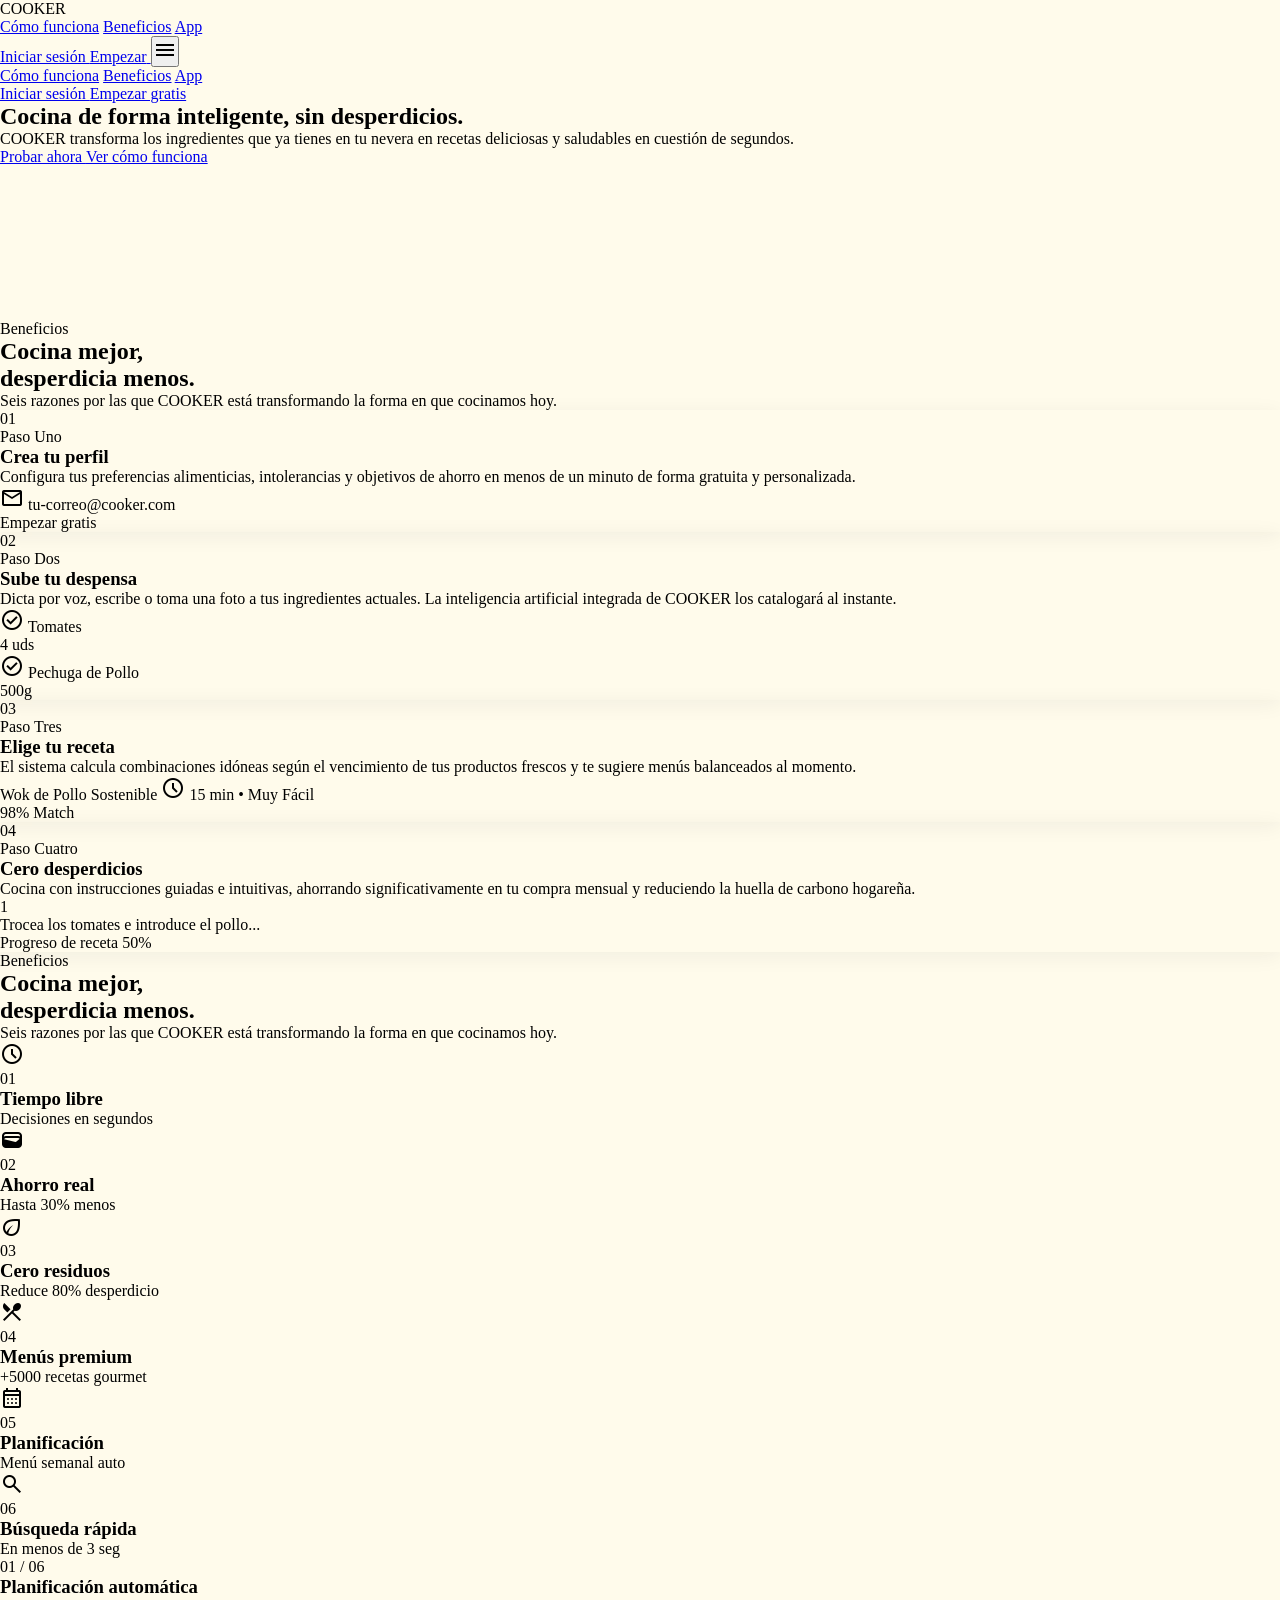
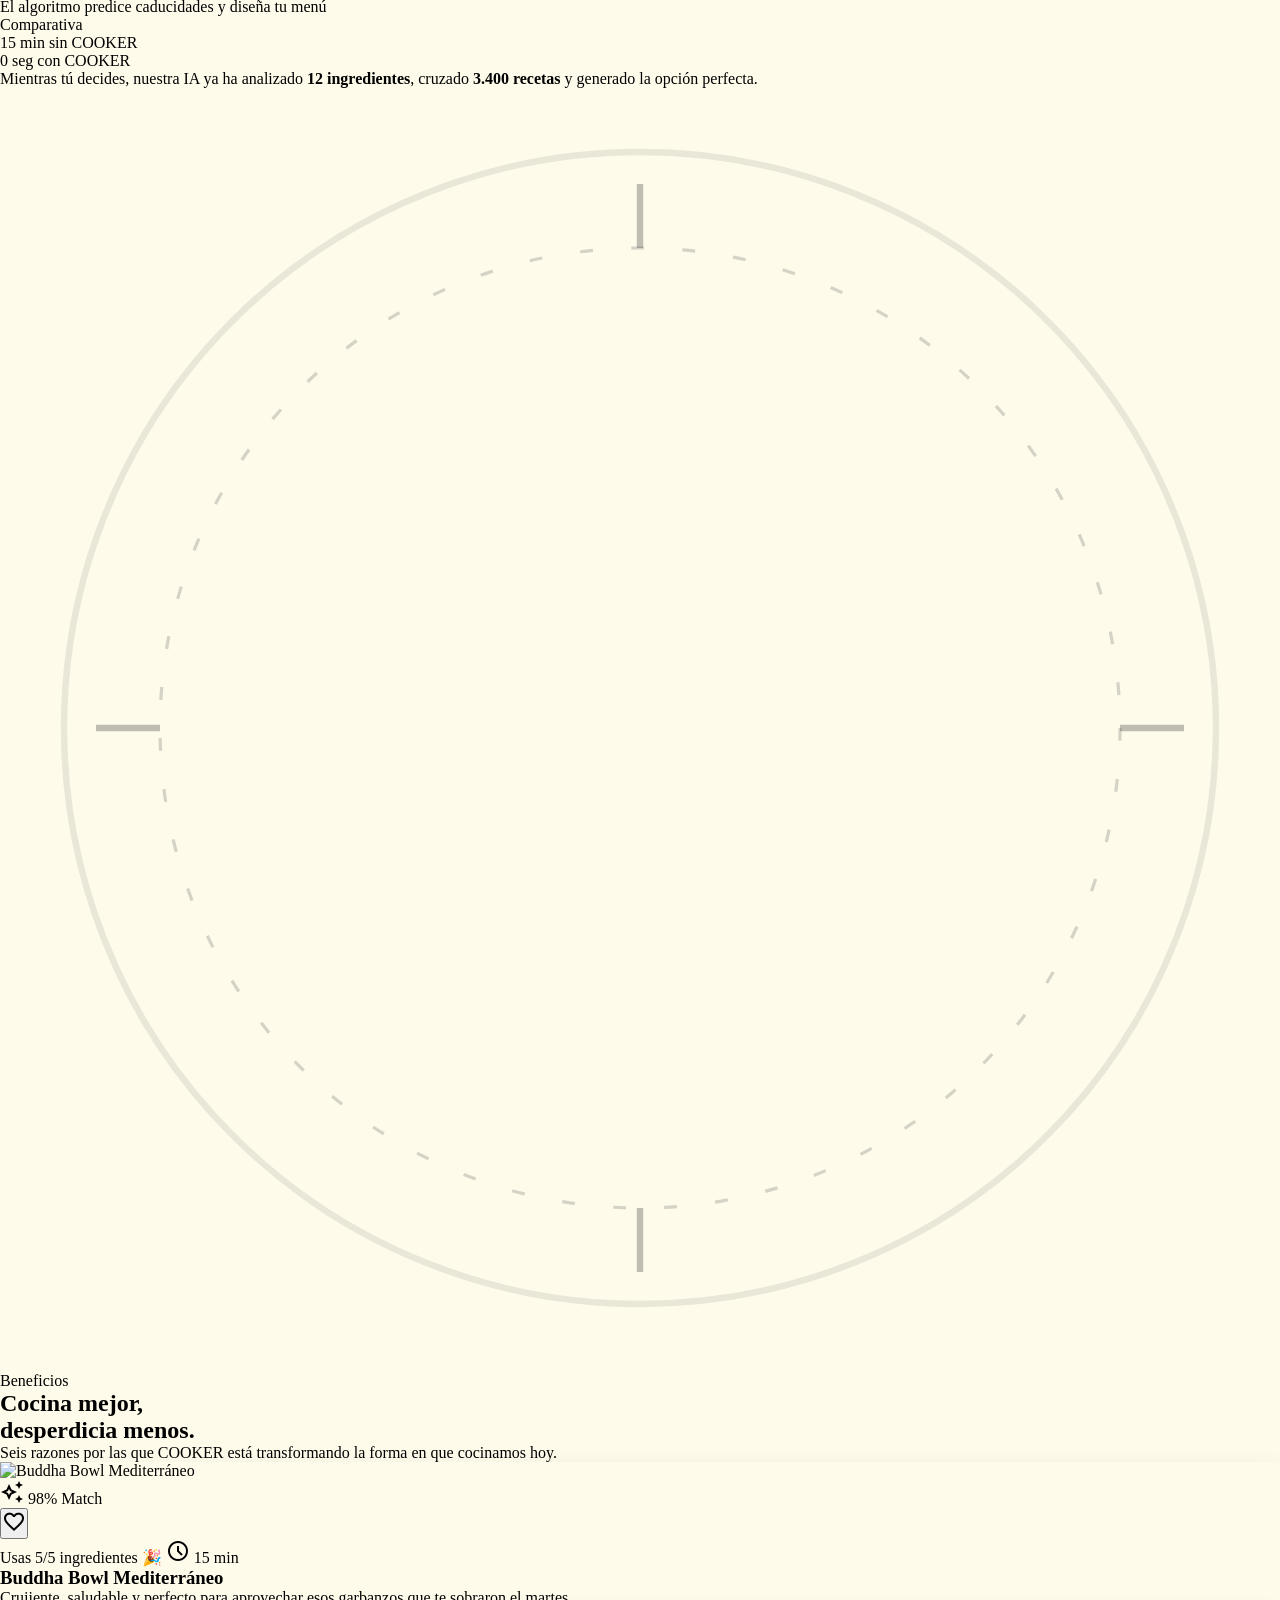
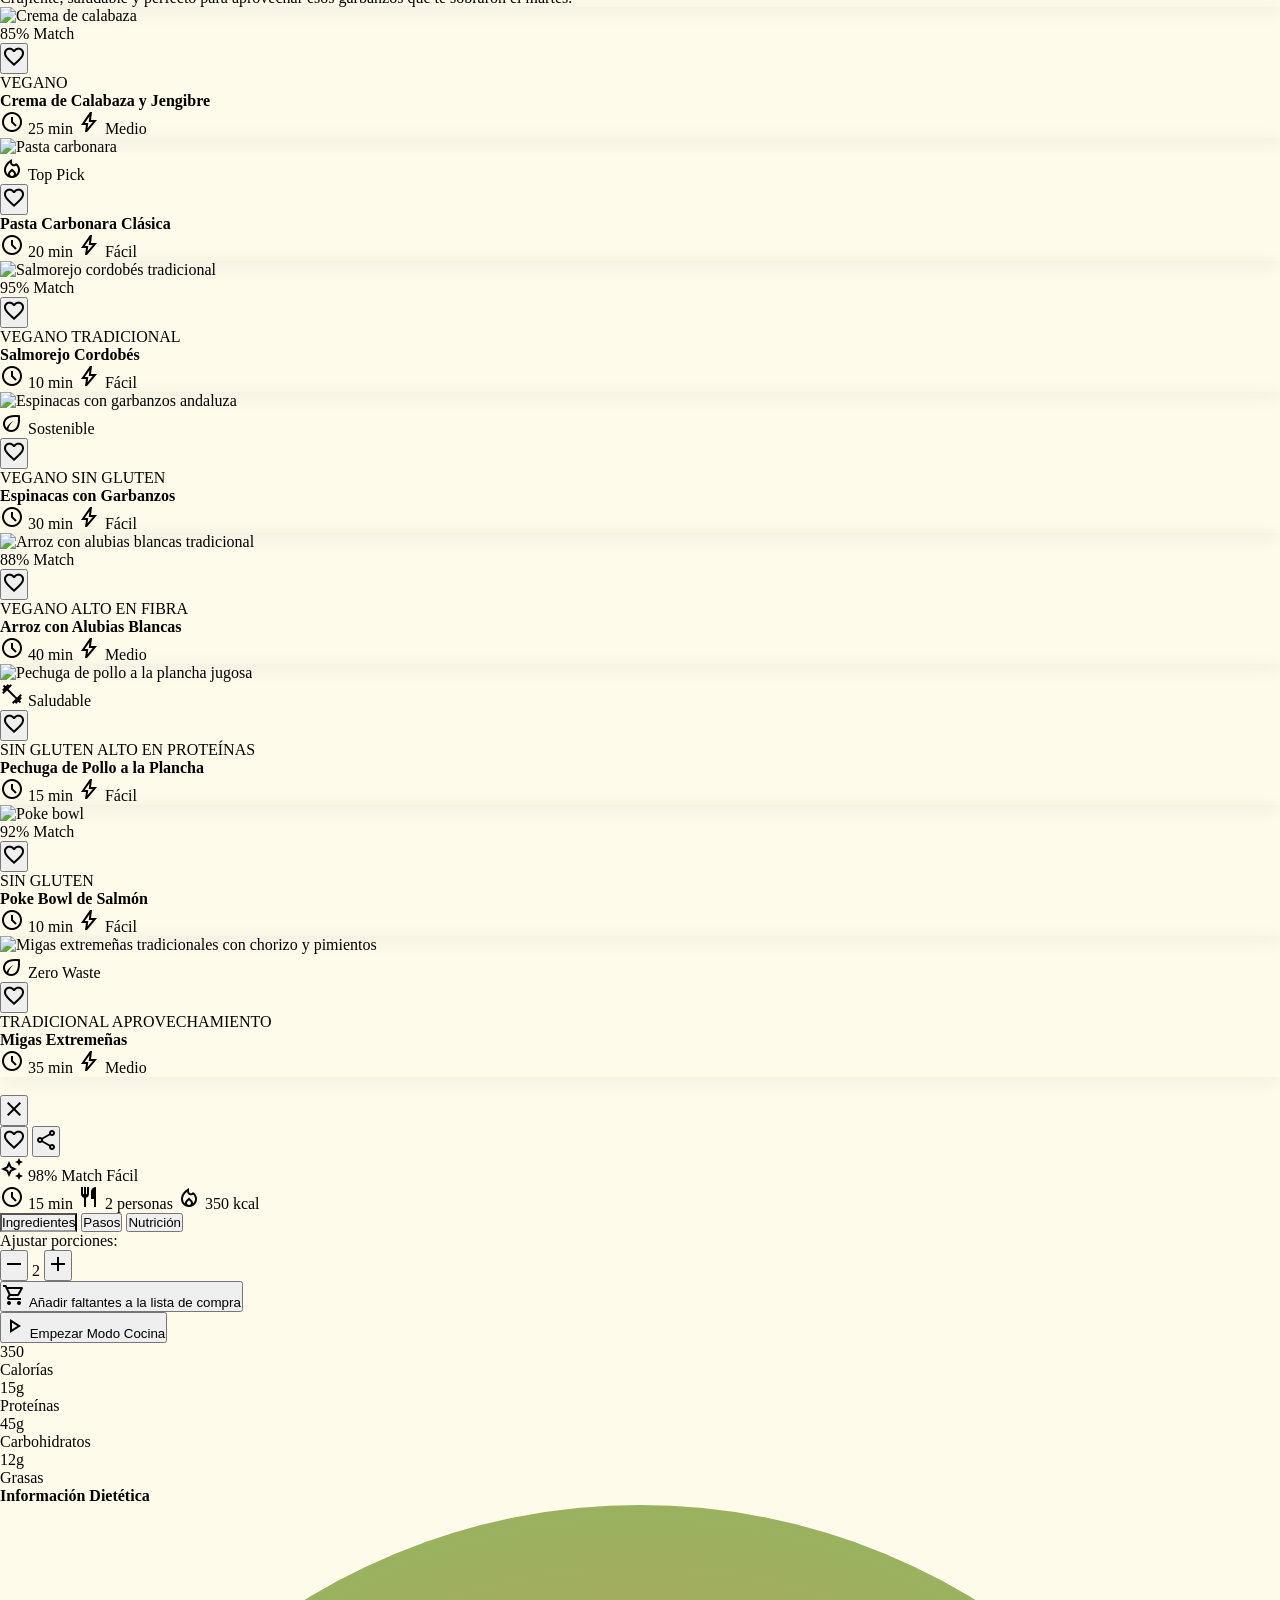
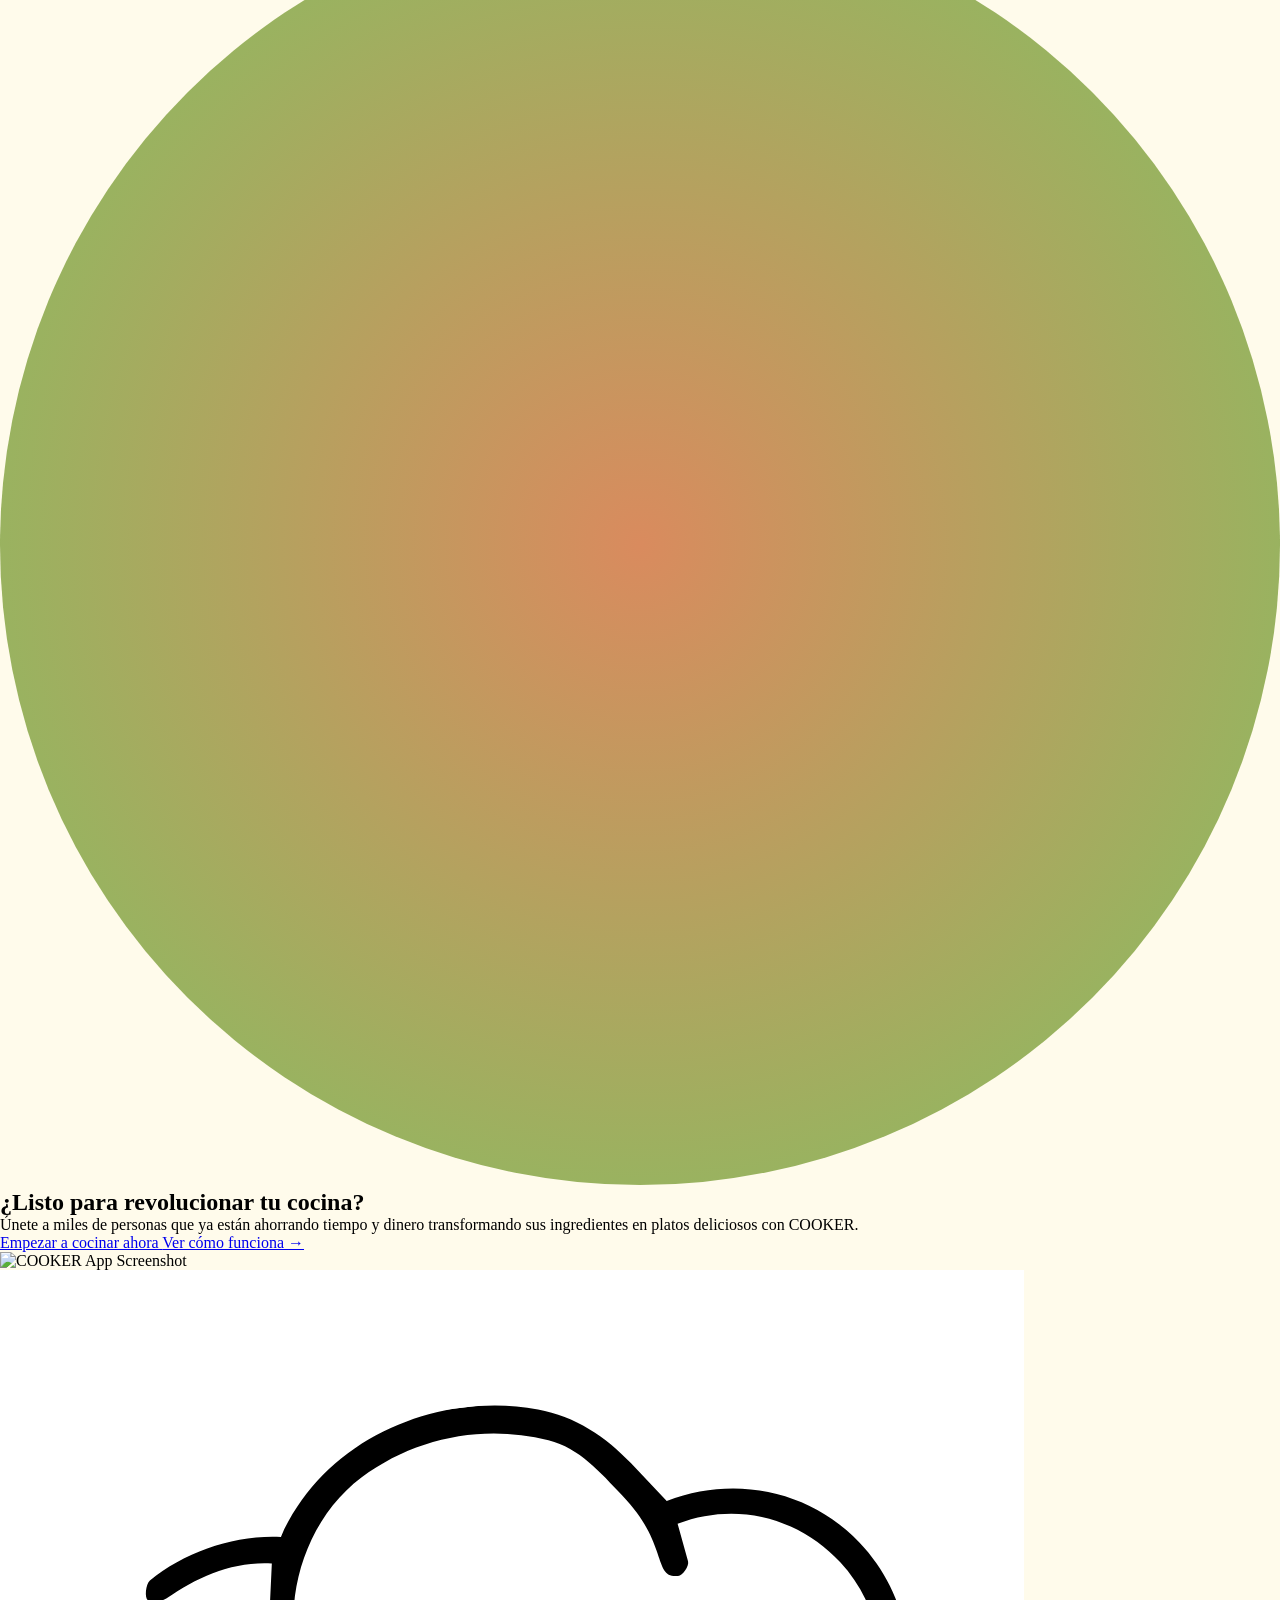
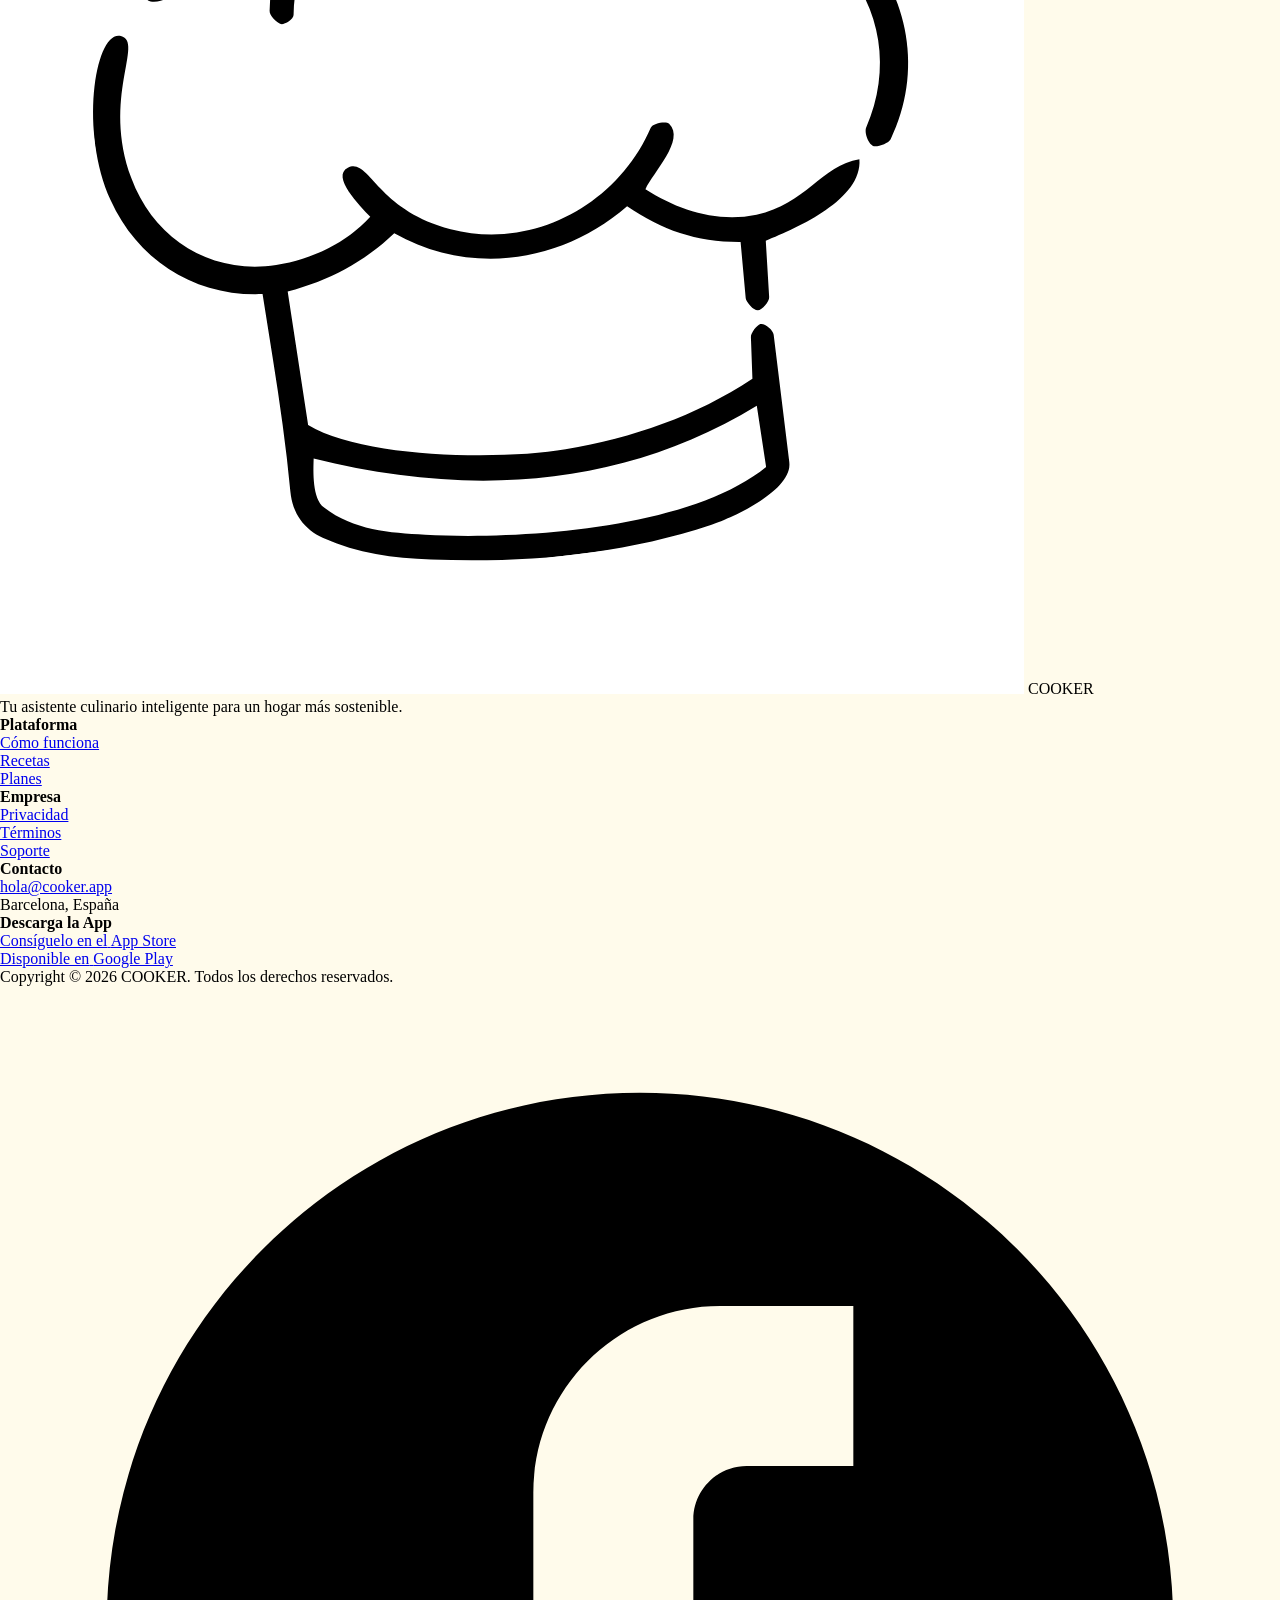
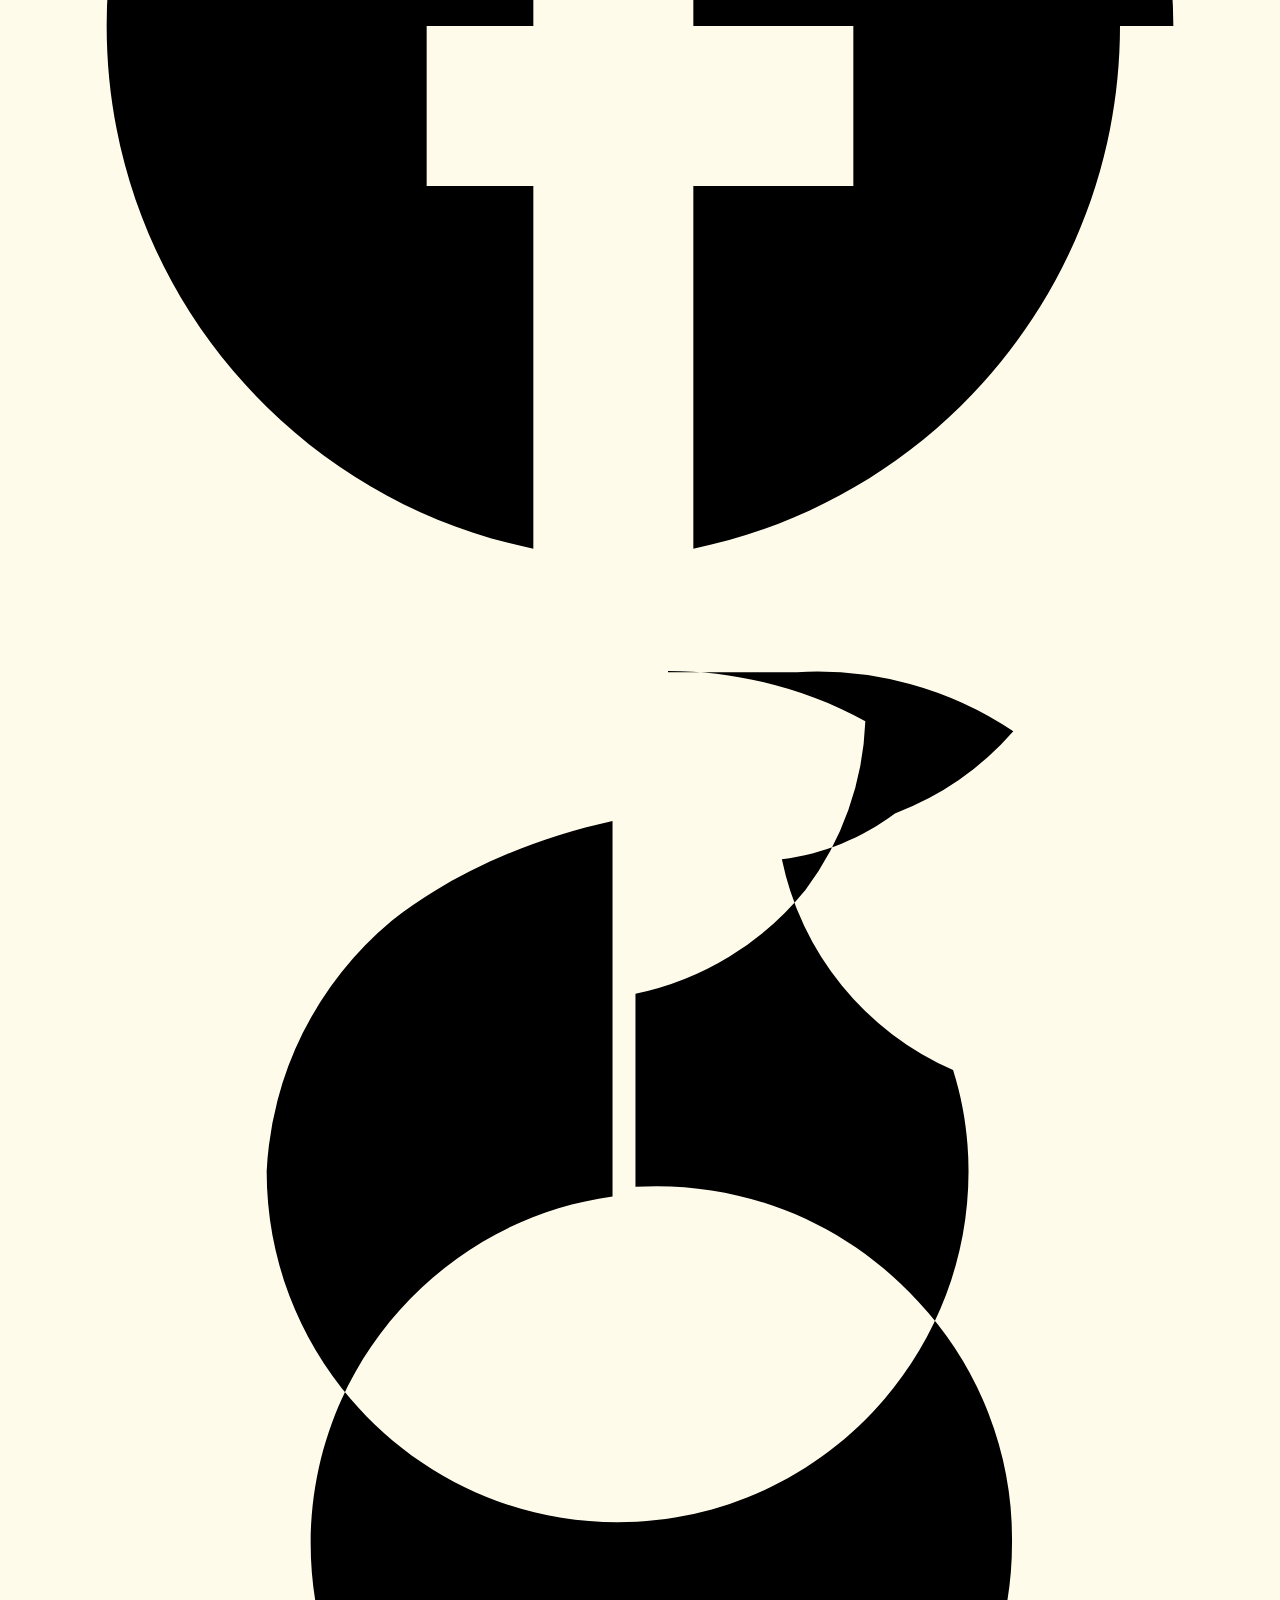
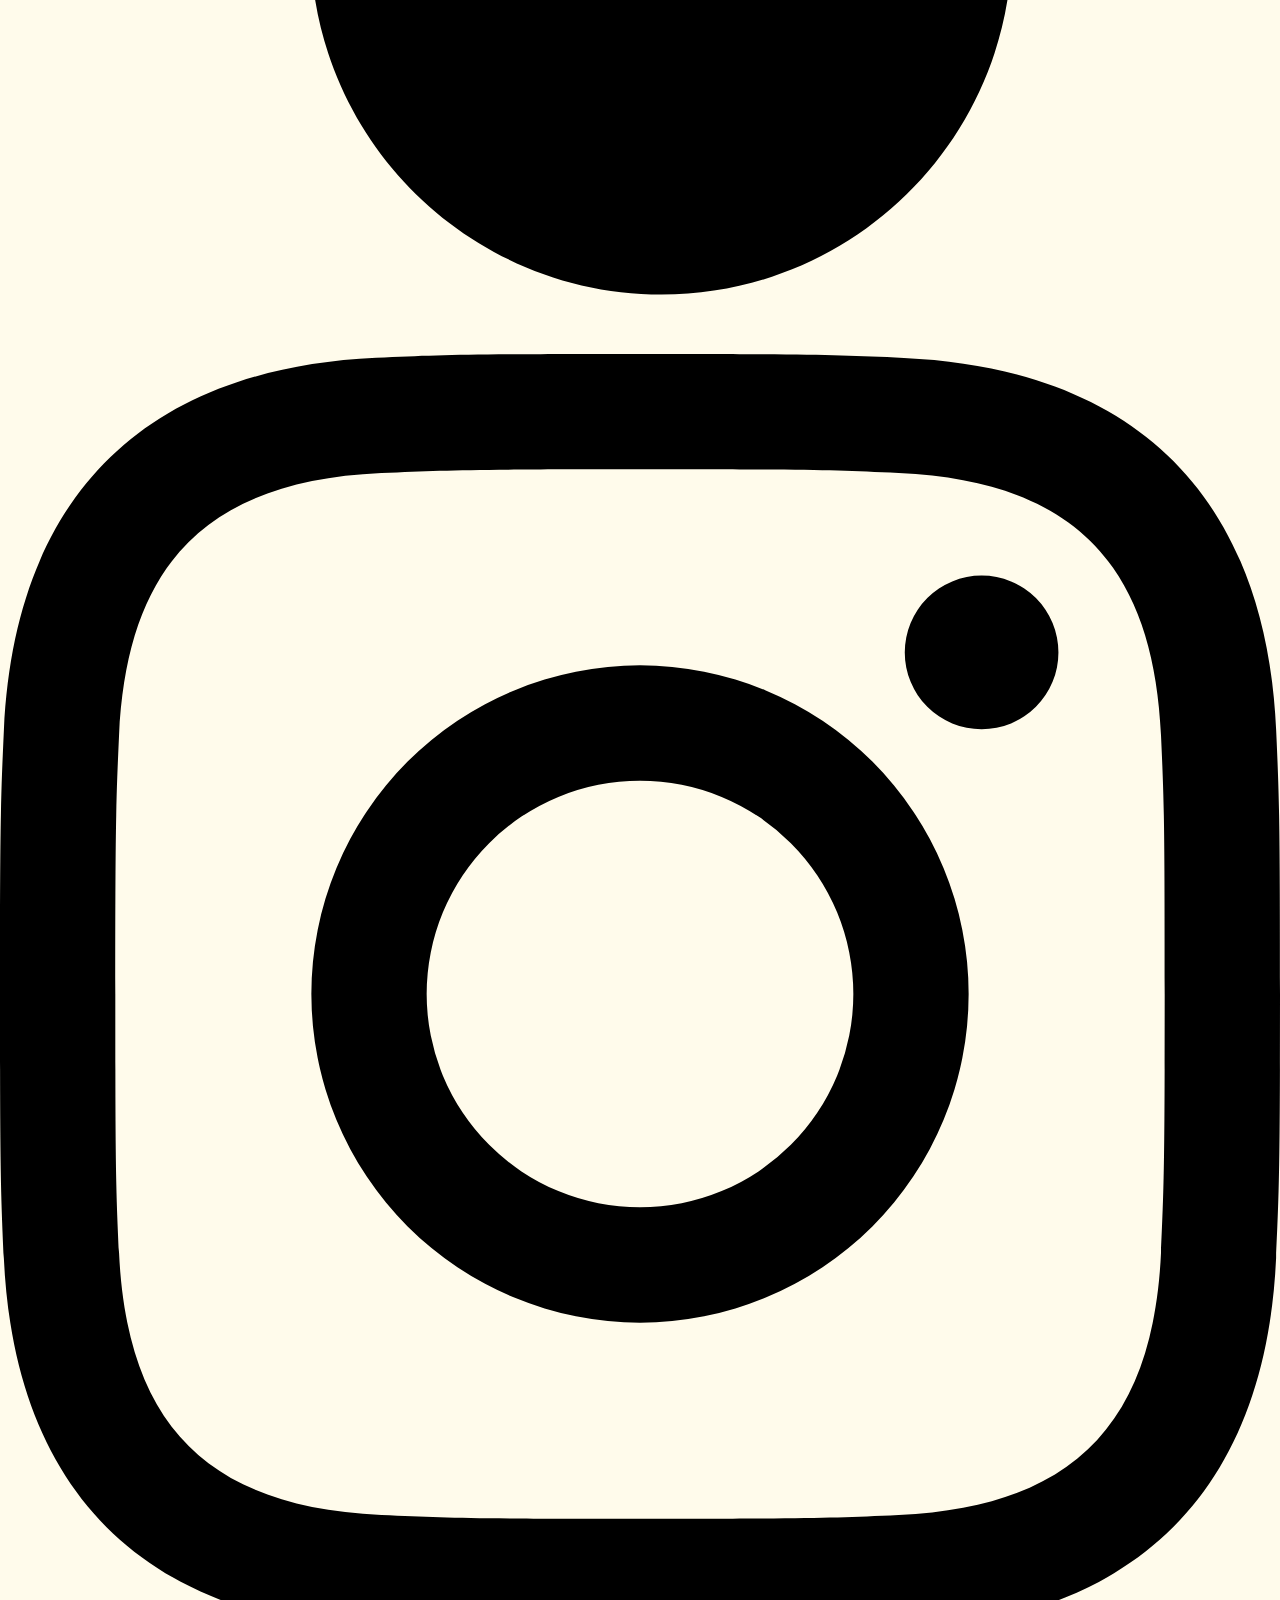
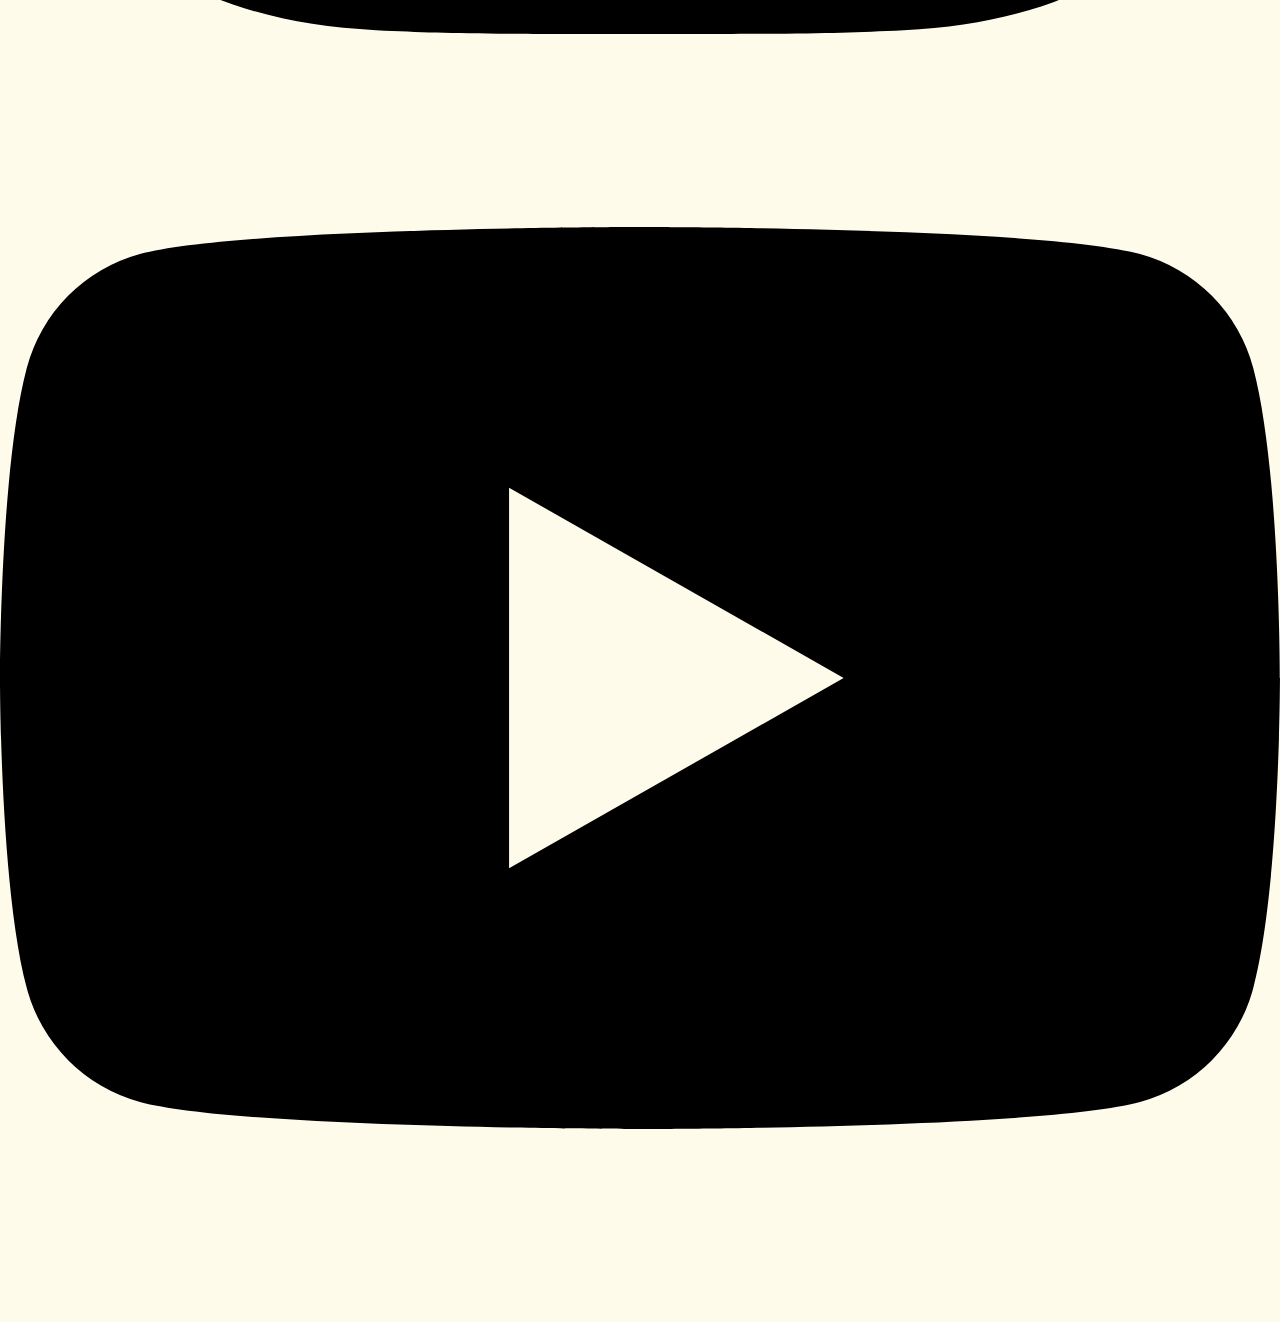
==== commit 93a429ac: "Add files via upload" ====
--- a/index.html
+++ b/index.html
@@ -5,7 +5,7 @@
 <meta content="width=device-width, initial-scale=1.0" name="viewport"/>
 <title>COOKER</title>
 <script src="https://cdn.tailwindcss.com?plugins=forms,container-queries"></script>
-<link href="https://fonts.googleapis.com/css2?family=Plus+Jakarta+Sans:wght@100..900&family=Inter:wght@100..900&family=Material+Symbols+Outlined:wght,FILL@100..700,0..1&display=swap" rel="stylesheet"/>
+<link href="https://fonts.googleapis.com/css2?family=IBM+Plex+Sans:wght@100..900&family=Inter:wght@100..900&family=Material+Symbols+Outlined:wght,FILL@100..700,0..1&display=swap" rel="stylesheet"/>
 <link rel="stylesheet" href="assets/css/styles.css">
 <!--FAVICONS-->
 <link rel="icon" type="image/png" href="assets/favicon/favicon-96x96.png" sizes="96x96" />
@@ -22,53 +22,53 @@
         theme: {
           extend: {
             "colors": {
-                    "on-surface": "#251913",
-                    "on-secondary-fixed-variant": "#005236",
-                    "on-primary-fixed": "#341100",
-                    "primary-fixed-dim": "#ffb690",
-                    "primary": "#9d4300",
-                    "on-secondary-fixed": "#002113",
-                    "on-error": "#ffffff",
-                    "tertiary": "#006398",
-                    "inverse-primary": "#ffb690",
-                    "surface-bright": "#fff8f6",
-                    "primary-fixed": "#ffdbca",
-                    "on-primary-container": "#582200",
-                    "outline": "#8c7164",
-                    "on-background": "#251913",
-                    "secondary-fixed-dim": "#4edea3",
-                    "error-container": "#ffdad6",
-                    "surface": "#fff8f6",
-                    "on-tertiary-fixed-variant": "#004b74",
-                    "on-secondary": "#ffffff",
-                    "on-primary": "#ffffff",
-                    "primary-container": "#f97316",
-                    "surface-container-low": "#fff1eb",
-                    "on-tertiary": "#ffffff",
-                    "tertiary-fixed": "#cde5ff",
-                    "on-surface-variant": "#584237",
-                    "outline-variant": "#e0c0b1",
-                    "surface-container-high": "#fce3d9",
-                    "background": "#fff8f6",
-                    "surface-container-highest": "#f6ded3",
-                    "surface-container": "#ffeae0",
-                    "surface-container-lowest": "#ffffff",
-                    "tertiary-container": "#00a2f4",
-                    "tertiary-fixed-dim": "#93ccff",
-                    "on-secondary-container": "#00714d",
-                    "inverse-surface": "#3c2d26",
-                    "inverse-on-surface": "#ffede6",
-                    "secondary-container": "#6cf8bb",
-                    "error": "#ba1a1a",
-                    "secondary": "#006c49",
-                    "surface-variant": "#f6ded3",
-                    "surface-tint": "#9d4300",
-                    "secondary-fixed": "#6ffbbe",
-                    "surface-dim": "#edd5cb",
-                    "on-tertiary-container": "#003554",
-                    "on-primary-fixed-variant": "#783200",
-                    "on-tertiary-fixed": "#001d32",
-                    "on-error-container": "#93000a"
+                    "on-surface": "#2E3133",
+                    "on-secondary-fixed-variant": "#2D5A00",
+                    "on-primary-fixed": "#3D1A00",
+                    "primary-fixed-dim": "#FFDCCC",
+                    "primary": "#C04000",
+                    "on-secondary-fixed": "#1A3D00",
+                    "on-error": "#FFFFFF",
+                    "tertiary": "#956303",
+                    "inverse-primary": "#FFB380",
+                    "surface-bright": "#FAF9F7",
+                    "primary-fixed": "#FFF0EB",
+                    "on-primary-container": "#FFFFFF",
+                    "outline": "#B8B5B3",
+                    "on-background": "#2E3133",
+                    "secondary-fixed-dim": "#D0E8D1",
+                    "error-container": "#FDEDEC",
+                    "surface": "#EFF1F2",
+                    "on-tertiary-fixed-variant": "#5D4200",
+                    "on-secondary": "#FFFFFF",
+                    "on-primary": "#FFFFFF",
+                    "primary-container": "#804000",
+                    "surface-container-low": "#F2F0EF",
+                    "on-tertiary": "#FFFFFF",
+                    "tertiary-fixed": "#FFF8E1",
+                    "on-surface-variant": "#393635",
+                    "outline-variant": "#D0CDC9",
+                    "surface-container-high": "#EFF2F0",
+                    "background": "#F2F0EF",
+                    "surface-container-highest": "#E0DED9",
+                    "surface-container": "#EFF1F2",
+                    "surface-container-lowest": "#FFFFFF",
+                    "tertiary-container": "#FFF8E1",
+                    "tertiary-fixed-dim": "#FFECB3",
+                    "on-secondary-container": "#1A3D00",
+                    "inverse-surface": "#2E3133",
+                    "inverse-on-surface": "#F2F0EF",
+                    "secondary-container": "#E8F5E9",
+                    "error": "#C25F5F",
+                    "secondary": "#568203",
+                    "surface-variant": "#EFF2F0",
+                    "surface-tint": "#C04000",
+                    "secondary-fixed": "#E8F5E9",
+                    "surface-dim": "#E0DED9",
+                    "on-tertiary-container": "#3D2800",
+                    "on-primary-fixed-variant": "#5D2B00",
+                    "on-tertiary-fixed": "#3D2800",
+                    "on-error-container": "#4D1A1A"
             },
             "borderRadius": {
                     "DEFAULT": "0.25rem",
@@ -90,12 +90,12 @@
                     "xl": "4rem"
             },
             "fontFamily": {
-                    "headline-md": ["Plus Jakarta Sans"],
+                    "headline-md": ["IBM Plex Sans"],
                     "label-md": ["Inter"],
                     "body-md": ["Inter"],
-                    "headline-lg": ["Plus Jakarta Sans"],
-                    "headline-lg-mobile": ["Plus Jakarta Sans"],
-                    "display-lg": ["Plus Jakarta Sans"],
+                    "headline-lg": ["IBM Plex Sans"],
+                    "headline-lg-mobile": ["IBM Plex Sans"],
+                    "display-lg": ["IBM Plex Sans"],
                     "body-lg": ["Inter"]
             },
             "fontSize": {
@@ -112,11 +112,11 @@
       }
     </script>
 </head>
-<body class="font-body-md text-on-surface selection:bg-primary-fixed selection:text-on-primary-fixed">
+<body class="font-body-md text-on-surface bg-background selection:bg-primary-fixed selection:text-on-primary-fixed">
 <!-- TopNavBar -->
 <nav class="fixed top-4 left-4 right-4 z-50 max-w-[1200px] mx-auto flex justify-between items-center px-6 py-3 bg-surface/80 backdrop-blur-md border border-outline-variant/20 rounded-full shadow-lg transition-all duration-300">
   
-  <div class="flex items-center text-headline-md font-headline-md font-bold text-primary tracking-tight h-10">
+  <div class="flex items-center text-headline-md font-label-md font-bold text-primary tracking-tight h-10">
     COOKER
   </div>
   
@@ -174,7 +174,7 @@
       </p>
       <div class="flex flex-col sm:flex-row gap-sm justify-center lg:justify-start">
         <!-- Botón Probar ahora -> auth.html?mode=register -->
-        <a class="bg-primary text-on-primary h-[48px] px-lg flex items-center justify-center rounded-xl font-label-md transition-all duration-200 hover:opacity-90 active:scale-95 shadow-lg" href="auth.html?mode=register">
+        <a class="bg-surface-tint text-on-primary h-[48px] px-lg flex items-center justify-center rounded-xl font-label-md transition-all duration-200 hover:opacity-90 active:scale-95 shadow-lg" href="auth.html?mode=register">
           Probar ahora
         </a>
         <a class="border-2 border-primary text-primary h-[48px] px-lg flex items-center justify-center rounded-xl font-label-md transition-all duration-200 hover:bg-primary/5 active:scale-95" href="#how-it-works">
@@ -186,9 +186,9 @@
 
   <div class="relative min-h-[350px] lg:min-h-full w-full overflow-hidden reveal active z-10">
     
-    <div class="absolute inset-y-0 left-0 w-1/2 bg-gradient-to-r from-[#FFFBEB] via-[#FFFBEB]/90 via-40% to-transparent z-20 hidden lg:block"></div>
-  
-    <div class="absolute inset-x-0 top-0 h-48 bg-gradient-to-b from-[#FFFBEB] via-[#FFFBEB]/90 via-30% to-transparent z-20 lg:hidden"></div>
+    <div class="absolute inset-y-0 left-0 w-1/2 bg-gradient-to-r from-surface-container-low via-surface-container-low/90 via-40% to-transparent z-20 hidden lg:block"></div>
+  
+    <div class="absolute inset-x-0 top-0 h-48 bg-gradient-to-b from-surface-container-low via-surface-container-low/90 via-30% to-transparent z-20 lg:hidden"></div>
 
     <video class="absolute inset-0 w-full h-full object-cover" autoplay loop muted playsinline preload="auto">
       <source src="assets/video_hero.mp4" type="video/mp4">
@@ -199,41 +199,48 @@
 </section>
 
 <!-- How It Works -->
-<section class="py-32 bg-[#FBF7F4] relative overflow-hidden" id="how-it-works">
+<section class="py-32 bg-surface-container-low relative overflow-hidden" id="how-it-works">
   
   <div class="absolute top-0 left-1/4 w-[600px] h-[600px] bg-primary/5 rounded-full blur-3xl -z-10"></div>
   <div class="absolute bottom-0 right-1/4 w-[700px] h-[700px] bg-secondary/5 rounded-full blur-3xl -z-10"></div>
 
   <div class="max-w-7xl mx-auto px-6">
     
-    <div class="text-center mb-24 reveal">
-      <div class="inline-flex items-center gap-2 border border-[#251913]/10 bg-white rounded-full px-5 py-2 text-xs font-bold tracking-widest text-primary uppercase mb-5 shadow-sm">
-        <span class="material-symbols-outlined text-sm">cooking</span> El método cooker
+    <!-- Header Centrado -->
+    <div class="mb-12 md:mb-16 reveal text-center flex flex-col items-center justify-center">
+      <div class="flex items-center gap-4 mb-6">
+        <div class="w-16 h-[1px] bg-on-surface/30 animate-expand"></div>
+        <span class="text-xs font-medium tracking-[0.2em] uppercase text-on-surface/50">Beneficios</span>
+        <div class="w-16 h-[1px] bg-on-surface/30 animate-expand"></div>
       </div>
-      <h2 class="font-headline-lg text-4xl sm:text-5xl font-extrabold text-[#251913] tracking-tight max-w-3xl mx-auto leading-[1.15]">
-        Tu camino hacia una cocina inteligente
+      
+      <h2 class="font-headline-lg text-4xl md:text-6xl lg:text-7xl font-bold text-on-surface leading-[0.95] tracking-tight mb-6 max-w-4xl mx-auto">
+        Cocina mejor,<br>
+        <span class="text-on-surface/40 inline-block animate-fade-up" style="animation-delay: 0.2s">desperdicia menos.</span>
       </h2>
-      <p class="font-body-md text-base sm:text-lg text-[#251913]/70 mt-4 max-w-2xl mx-auto leading-relaxed">
-        Descubre cómo COOKER transforma tu rutina culinaria diaria eliminando por completo la indecisión y reduciendo el desperdicio en tu hogar.
+      
+      <p class="font-body-md text-base md:text-lg text-on-surface/60 max-w-2xl leading-relaxed animate-fade-up mx-auto" style="animation-delay: 0.4s">
+        Seis razones por las que COOKER está transformando la forma en que cocinamos hoy.
       </p>
     </div>
 
+
     <div class="grid grid-cols-1 md:grid-cols-2 gap-10 relative">
       
-      <div class="bg-white border border-[#251913]/5 p-8 sm:p-10 rounded-4xl flex flex-col justify-between gap-8 card-shadow reveal relative group hover:-translate-y-2 transition-all duration-300 shadow-[0_15px_40px_rgba(37,25,19,0.03)]">
-        <div class="absolute top-4 right-8 text-8xl font-black text-[#251913]/5 select-none font-headline-md group-hover:text-primary/10 transition-colors">01</div>
+      <div class="bg-surface-container-lowest border border-outline-variant/10 p-8 sm:p-10 rounded-4xl flex flex-col justify-between gap-8 card-shadow reveal relative group hover:-translate-y-2 transition-all duration-300 shadow-[0_15px_40px_rgba(37,25,19,0.03)]">
+        <div class="absolute top-4 right-8 text-8xl font-black text-on-surface/5 select-none font-headline-md group-hover:text-primary/10 transition-colors">01</div>
         
         <div class="flex flex-col lg:flex-row items-center gap-8 w-full mt-4">
           <div class="w-full lg:w-1/2 flex flex-col justify-center">
             <span class="text-xs font-bold text-primary tracking-widest uppercase block mb-2">Paso Uno</span>
-            <h3 class="font-headline-md text-2xl font-bold text-[#251913] mb-3">Crea tu perfil</h3>
-            <p class="font-body-md text-sm text-[#251913]/60 leading-relaxed">
+            <h3 class="font-headline-md text-2xl font-bold text-on-surface mb-3">Crea tu perfil</h3>
+            <p class="font-body-md text-sm text-on-surface/60 leading-relaxed">
               Configura tus preferencias alimenticias, intolerancias y objetivos de ahorro en menos de un minuto de forma gratuita y personalizada.
             </p>
           </div>
-          <div class="w-full lg:w-1/2 bg-[#FBF7F4] border border-[#251913]/5 rounded-2xl p-6 min-h-[140px] flex flex-col gap-3 justify-center shadow-inner relative overflow-hidden">
-            <div class="w-full bg-white border border-[#251913]/10 rounded-xl p-3 text-xs text-[#251913]/50 flex items-center gap-2 shadow-sm">
-              <span class="material-symbols-outlined text-sm text-[#251913]/40">mail</span> tu-correo@cooker.com
+          <div class="w-full lg:w-1/2 bg-surface-container-low border border-outline-variant/10 rounded-2xl p-6 min-h-[140px] flex flex-col gap-3 justify-center shadow-inner relative overflow-hidden">
+            <div class="w-full bg-surface-container-lowest border border-outline-variant/20 rounded-xl p-3 text-xs text-on-surface/50 flex items-center gap-2 shadow-sm">
+              <span class="material-symbols-outlined text-sm text-on-surface/40">mail</span> tu-correo@cooker.com
             </div>
             <div class="w-full bg-primary text-white text-center rounded-xl py-3 text-xs font-bold shadow-md hover:bg-primary/90 transition-colors cursor-pointer">
               Empezar gratis
@@ -242,51 +249,51 @@
         </div>
       </div>
 
-      <div class="bg-white border border-[#251913]/5 p-8 sm:p-10 rounded-4xl flex flex-col justify-between gap-8 card-shadow reveal relative group hover:-translate-y-2 transition-all duration-300 shadow-[0_15px_40px_rgba(37,25,19,0.03)]" style="transition-delay: 100ms;">
-        <div class="absolute top-4 right-8 text-8xl font-black text-[#251913]/5 select-none font-headline-md group-hover:text-primary/10 transition-colors">02</div>
+      <div class="bg-surface-container-lowest border border-outline-variant/10 p-8 sm:p-10 rounded-4xl flex flex-col justify-between gap-8 card-shadow reveal relative group hover:-translate-y-2 transition-all duration-300 shadow-[0_15px_40px_rgba(37,25,19,0.03)]" style="transition-delay: 100ms;">
+        <div class="absolute top-4 right-8 text-8xl font-black text-on-surface/5 select-none font-headline-md group-hover:text-primary/10 transition-colors">02</div>
         
         <div class="flex flex-col lg:flex-row items-center gap-8 w-full mt-4">
           <div class="w-full lg:w-1/2 flex flex-col justify-center">
             <span class="text-xs font-bold text-primary tracking-widest uppercase block mb-2">Paso Dos</span>
-            <h3 class="font-headline-md text-2xl font-bold text-[#251913] mb-3">Sube tu despensa</h3>
-            <p class="font-body-md text-sm text-[#251913]/60 leading-relaxed">
+            <h3 class="font-headline-md text-2xl font-bold text-on-surface mb-3">Sube tu despensa</h3>
+            <p class="font-body-md text-sm text-on-surface/60 leading-relaxed">
               Dicta por voz, escribe o toma una foto a tus ingredientes actuales. La inteligencia artificial integrada de COOKER los catalogará al instante.
             </p>
           </div>
-          <div class="w-full lg:w-1/2 bg-[#FBF7F4] border border-[#251913]/5 rounded-2xl p-6 min-h-[140px] flex flex-col gap-2.5 justify-center shadow-inner">
-            <div class="flex items-center justify-between bg-white border border-[#251913]/5 rounded-xl p-2.5 text-xs text-[#251913]/80 shadow-sm">
+          <div class="w-full lg:w-1/2 bg-surface-container-low border border-outline-variant/10 rounded-2xl p-6 min-h-[140px] flex flex-col gap-2.5 justify-center shadow-inner">
+            <div class="flex items-center justify-between bg-surface-container-lowest border border-outline-variant/10 rounded-xl p-2.5 text-xs text-on-surface/80 shadow-sm">
               <div class="flex items-center gap-2">
                 <span class="material-symbols-outlined text-primary text-base">check_circle</span> 
                 <span class="font-medium">Tomates</span>
               </div>
-              <span class="text-[11px] text-[#251913]/40 bg-[#251913]/5 px-2 py-0.5 rounded-md">4 uds</span>
-            </div>
-            <div class="flex items-center justify-between bg-white border border-[#251913]/5 rounded-xl p-2.5 text-xs text-[#251913]/80 shadow-sm">
+              <span class="text-[11px] text-on-surface/40 bg-on-surface/5 px-2 py-0.5 rounded-md">4 uds</span>
+            </div>
+            <div class="flex items-center justify-between bg-surface-container-lowest border border-outline-variant/10 rounded-xl p-2.5 text-xs text-on-surface/80 shadow-sm">
               <div class="flex items-center gap-2">
                 <span class="material-symbols-outlined text-primary text-base">check_circle</span> 
                 <span class="font-medium">Pechuga de Pollo</span>
               </div>
-              <span class="text-[11px] text-[#251913]/40 bg-[#251913]/5 px-2 py-0.5 rounded-md">500g</span>
+              <span class="text-[11px] text-on-surface/40 bg-on-surface/5 px-2 py-0.5 rounded-md">500g</span>
             </div>
           </div>
         </div>
       </div>
 
-      <div class="bg-white border border-[#251913]/5 p-8 sm:p-10 rounded-4xl flex flex-col justify-between gap-8 card-shadow reveal relative group hover:-translate-y-2 transition-all duration-300 shadow-[0_15px_40px_rgba(37,25,19,0.03)]" style="transition-delay: 200ms;">
-        <div class="absolute top-4 right-8 text-8xl font-black text-[#251913]/5 select-none font-headline-md group-hover:text-primary/10 transition-colors">03</div>
+      <div class="bg-surface-container-lowest border border-outline-variant/10 p-8 sm:p-10 rounded-4xl flex flex-col justify-between gap-8 card-shadow reveal relative group hover:-translate-y-2 transition-all duration-300 shadow-[0_15px_40px_rgba(37,25,19,0.03)]" style="transition-delay: 200ms;">
+        <div class="absolute top-4 right-8 text-8xl font-black text-on-surface/5 select-none font-headline-md group-hover:text-primary/10 transition-colors">03</div>
         
         <div class="flex flex-col lg:flex-row items-center gap-8 w-full mt-4">
           <div class="w-full lg:w-1/2 flex flex-col justify-center">
             <span class="text-xs font-bold text-primary tracking-widest uppercase block mb-2">Paso Tres</span>
-            <h3 class="font-headline-md text-2xl font-bold text-[#251913] mb-3">Elige tu receta</h3>
-            <p class="font-body-md text-sm text-[#251913]/60 leading-relaxed">
+            <h3 class="font-headline-md text-2xl font-bold text-on-surface mb-3">Elige tu receta</h3>
+            <p class="font-body-md text-sm text-on-surface/60 leading-relaxed">
               El sistema calcula combinaciones idóneas según el vencimiento de tus productos frescos y te sugiere menús balanceados al momento.
             </p>
           </div>
-          <div class="w-full lg:w-1/2 bg-[#FBF7F4] border border-[#251913]/5 rounded-2xl p-6 min-h-[140px] flex items-center justify-between shadow-inner relative overflow-hidden">
+          <div class="w-full lg:w-1/2 bg-surface-container-low border border-outline-variant/10 rounded-2xl p-6 min-h-[140px] flex items-center justify-between shadow-inner relative overflow-hidden">
             <div class="flex flex-col gap-1">
-              <span class="text-xs font-bold text-[#251913] leading-tight">Wok de Pollo Sostenible</span>
-              <span class="text-[10px] text-[#251913]/50 flex items-center gap-1 mt-0.5">
+              <span class="text-xs font-bold text-on-surface leading-tight">Wok de Pollo Sostenible</span>
+              <span class="text-[10px] text-on-surface/50 flex items-center gap-1 mt-0.5">
                 <span class="material-symbols-outlined text-[12px] text-primary">schedule</span> 15 min • Muy Fácil
               </span>
             </div>
@@ -298,26 +305,26 @@
         </div>
       </div>
 
-      <div class="bg-white border border-[#251913]/5 p-8 sm:p-10 rounded-4xl flex flex-col justify-between gap-8 card-shadow reveal relative group hover:-translate-y-2 transition-all duration-300 shadow-[0_15px_40px_rgba(37,25,19,0.03)]" style="transition-delay: 300ms;">
-        <div class="absolute top-4 right-8 text-8xl font-black text-[#251913]/5 select-none font-headline-md group-hover:text-primary/10 transition-colors">04</div>
+      <div class="bg-surface-container-lowest border border-outline-variant/10 p-8 sm:p-10 rounded-4xl flex flex-col justify-between gap-8 card-shadow reveal relative group hover:-translate-y-2 transition-all duration-300 shadow-[0_15px_40px_rgba(37,25,19,0.03)]" style="transition-delay: 300ms;">
+        <div class="absolute top-4 right-8 text-8xl font-black text-on-surface/5 select-none font-headline-md group-hover:text-primary/10 transition-colors">04</div>
         
         <div class="flex flex-col lg:flex-row items-center gap-8 w-full mt-4">
           <div class="w-full lg:w-1/2 flex flex-col justify-center">
             <span class="text-xs font-bold text-primary tracking-widest uppercase block mb-2">Paso Cuatro</span>
-            <h3 class="font-headline-md text-2xl font-bold text-[#251913] mb-3">Cero desperdicios</h3>
-            <p class="font-body-md text-sm text-[#251913]/60 leading-relaxed">
+            <h3 class="font-headline-md text-2xl font-bold text-on-surface mb-3">Cero desperdicios</h3>
+            <p class="font-body-md text-sm text-on-surface/60 leading-relaxed">
               Cocina con instrucciones guiadas e intuitivas, ahorrando significativamente en tu compra mensual y reduciendo la huella de carbono hogareña.
             </p>
           </div>
-          <div class="w-full lg:w-1/2 bg-[#FBF7F4] border border-[#251913]/5 rounded-2xl p-6 min-h-[140px] flex flex-col justify-center gap-2.5 shadow-inner">
+          <div class="w-full lg:w-1/2 bg-surface-container-low border border-outline-variant/10 rounded-2xl p-6 min-h-[140px] flex flex-col justify-center gap-2.5 shadow-inner">
             <div class="flex items-center gap-3">
               <div class="w-5 h-5 rounded-full bg-primary text-white flex items-center justify-center text-[10px] font-bold shadow-sm flex-shrink-0">1</div>
-              <p class="text-[11px] text-[#251913]/80 font-medium truncate">Trocea los tomates e introduce el pollo...</p>
-            </div>
-            <div class="w-full bg-[#251913]/10 h-2 rounded-full overflow-hidden shadow-xs">
+              <p class="text-[11px] text-on-surface/80 font-medium truncate">Trocea los tomates e introduce el pollo...</p>
+            </div>
+            <div class="w-full bg-on-surface/10 h-2 rounded-full overflow-hidden shadow-xs">
               <div class="bg-gradient-to-r from-primary to-primary/80 w-1/2 h-full rounded-full"></div>
             </div>
-            <div class="flex justify-between text-[9px] text-[#251913]/40 font-semibold uppercase tracking-wider px-0.5">
+            <div class="flex justify-between text-[9px] text-on-surface/40 font-semibold uppercase tracking-wider px-0.5">
               <span>Progreso de receta</span>
               <span>50%</span>
             </div>
@@ -330,14 +337,13 @@
   </div>
 </section>
 
-<!-- Benefits: Interactive Split-Screen Showcase -->
-<!-- Benefits: Ultra-Minimalist Editorial - Fixed Version -->
-<section class="py-16 md:py-20 bg-[#FBF7F4] px-4 sm:px-6 relative overflow-hidden" id="benefits">
+<!-- Benefits: Ultra-Minimalist Editorial-->
+<section class="py-16 md:py-20 bg-surface-container-low px-4 sm:px-6 relative overflow-hidden" id="benefits">
   
   <!-- Subtle animated background gradient -->
   <div class="absolute inset-0 opacity-30 pointer-events-none">
-    <div class="absolute top-0 left-1/4 w-96 h-96 bg-[#251913]/5 rounded-full blur-3xl animate-blob"></div>
-    <div class="absolute bottom-0 right-1/4 w-96 h-96 bg-[#251913]/5 rounded-full blur-3xl animate-blob animation-delay-2000"></div>
+    <div class="absolute top-0 left-1/4 w-96 h-96 bg-on-surface/5 rounded-full blur-3xl animate-blob"></div>
+    <div class="absolute bottom-0 right-1/4 w-96 h-96 bg-on-surface/5 rounded-full blur-3xl animate-blob animation-delay-2000"></div>
   </div>
 
   <div class="max-w-7xl mx-auto relative">
@@ -345,16 +351,16 @@
     <!-- Header Minimal -->
     <div class="mb-12 md:mb-16 reveal">
       <div class="flex items-center gap-4 mb-6">
-        <div class="w-16 h-[1px] bg-[#251913]/30 animate-expand"></div>
-        <span class="text-xs font-medium tracking-[0.2em] uppercase text-[#251913]/50">Beneficios</span>
+        <div class="w-16 h-[1px] bg-on-surface/30 animate-expand"></div>
+        <span class="text-xs font-medium tracking-[0.2em] uppercase text-on-surface/50">Beneficios</span>
       </div>
       
-      <h2 class="font-headline-lg text-4xl md:text-6xl lg:text-7xl font-bold text-[#251913] leading-[0.95] tracking-tight mb-6 max-w-4xl">
+      <h2 class="font-headline-lg text-4xl md:text-6xl lg:text-7xl font-bold text-on-surface leading-[0.95] tracking-tight mb-6 max-w-4xl">
         Cocina mejor,<br>
-        <span class="text-[#251913]/40 inline-block animate-fade-up" style="animation-delay: 0.2s">desperdicia menos.</span>
+        <span class="text-on-surface/40 inline-block animate-fade-up" style="animation-delay: 0.2s">desperdicia menos.</span>
       </h2>
       
-      <p class="font-body-md text-base md:text-lg text-[#251913]/60 max-w-2xl leading-relaxed animate-fade-up" style="animation-delay: 0.4s">
+      <p class="font-body-md text-base md:text-lg text-on-surface/60 max-w-2xl leading-relaxed animate-fade-up" style="animation-delay: 0.4s">
         Seis razones por las que COOKER está transformando la forma en que cocinamos hoy.
       </p>
     </div>
@@ -363,118 +369,118 @@
     <div class="grid grid-cols-2 md:grid-cols-3 lg:grid-cols-6 gap-3 md:gap-4 mb-12 md:mb-16">
       
       <!-- Benefit 1: Tiempo -->
-      <div class="benefit-card group bg-white rounded-2xl p-5 border border-[#251913]/5 hover:border-[#251913]/20 transition-all duration-500 cursor-pointer reveal" data-benefit="time" style="--delay: 0">
+      <div class="benefit-card group bg-surface-container-lowest rounded-2xl p-5 border border-outline-variant/10 hover:border-outline-variant/30 transition-all duration-500 cursor-pointer reveal" data-benefit="time" style="--delay: 0">
         <div class="flex items-center justify-between mb-4">
-          <div class="w-10 h-10 bg-[#FBF7F4] rounded-xl flex items-center justify-center group-hover:bg-[#251913] transition-all duration-500 group-hover:scale-110">
-            <span class="material-symbols-outlined text-[#251913] group-hover:text-[#FBF7F4] transition-colors duration-500 text-lg">schedule</span>
-          </div>
-          <span class="text-2xl font-bold text-[#251913]/10 group-hover:text-[#251913]/30 transition-colors duration-500">01</span>
+          <div class="w-10 h-10 bg-surface-container-low rounded-xl flex items-center justify-center group-hover:bg-on-surface transition-all duration-500 group-hover:scale-110">
+            <span class="material-symbols-outlined text-on-surface group-hover:text-inverse-on-surface transition-colors duration-500 text-lg">schedule</span>
+          </div>
+          <span class="text-2xl font-bold text-on-surface/10 group-hover:text-on-surface/30 transition-colors duration-500">01</span>
         </div>
-        <h3 class="font-headline-md text-base font-bold text-[#251913] mb-1">Tiempo libre</h3>
-        <p class="font-body-md text-xs text-[#251913]/60 leading-relaxed">Decisiones en segundos</p>
+        <h3 class="font-headline-md text-base font-bold text-on-surface mb-1">Tiempo libre</h3>
+        <p class="font-body-md text-xs text-on-surface/60 leading-relaxed">Decisiones en segundos</p>
       </div>
 
       <!-- Benefit 2: Ahorro -->
-      <div class="benefit-card group bg-white rounded-2xl p-5 border border-[#251913]/5 hover:border-[#251913]/20 transition-all duration-500 cursor-pointer reveal" data-benefit="savings" style="--delay: 1">
+      <div class="benefit-card group bg-surface-container-lowest rounded-2xl p-5 border border-outline-variant/10 hover:border-outline-variant/30 transition-all duration-500 cursor-pointer reveal" data-benefit="savings" style="--delay: 1">
         <div class="flex items-center justify-between mb-4">
-          <div class="w-10 h-10 bg-[#FBF7F4] rounded-xl flex items-center justify-center group-hover:bg-[#251913] transition-all duration-500 group-hover:scale-110">
-            <span class="material-symbols-outlined text-[#251913] group-hover:text-[#FBF7F4] transition-colors duration-500 text-lg">wallet</span>
-          </div>
-          <span class="text-2xl font-bold text-[#251913]/10 group-hover:text-[#251913]/30 transition-colors duration-500">02</span>
+          <div class="w-10 h-10 bg-surface-container-low rounded-xl flex items-center justify-center group-hover:bg-on-surface transition-all duration-500 group-hover:scale-110">
+            <span class="material-symbols-outlined text-on-surface group-hover:text-inverse-on-surface transition-colors duration-500 text-lg">wallet</span>
+          </div>
+          <span class="text-2xl font-bold text-on-surface/10 group-hover:text-on-surface/30 transition-colors duration-500">02</span>
         </div>
-        <h3 class="font-headline-md text-base font-bold text-[#251913] mb-1">Ahorro real</h3>
-        <p class="font-body-md text-xs text-[#251913]/60 leading-relaxed">Hasta 30% menos</p>
+        <h3 class="font-headline-md text-base font-bold text-on-surface mb-1">Ahorro real</h3>
+        <p class="font-body-md text-xs text-on-surface/60 leading-relaxed">Hasta 30% menos</p>
       </div>
 
       <!-- Benefit 3: Residuos -->
-      <div class="benefit-card group bg-white rounded-2xl p-5 border border-[#251913]/5 hover:border-[#251913]/20 transition-all duration-500 cursor-pointer reveal" data-benefit="goals" style="--delay: 2">
+      <div class="benefit-card group bg-surface-container-lowest rounded-2xl p-5 border border-outline-variant/10 hover:border-outline-variant/30 transition-all duration-500 cursor-pointer reveal" data-benefit="goals" style="--delay: 2">
         <div class="flex items-center justify-between mb-4">
-          <div class="w-10 h-10 bg-[#FBF7F4] rounded-xl flex items-center justify-center group-hover:bg-[#251913] transition-all duration-500 group-hover:scale-110">
-            <span class="material-symbols-outlined text-[#251913] group-hover:text-[#FBF7F4] transition-colors duration-500 text-lg">eco</span>
-          </div>
-          <span class="text-2xl font-bold text-[#251913]/10 group-hover:text-[#251913]/30 transition-colors duration-500">03</span>
+          <div class="w-10 h-10 bg-surface-container-low rounded-xl flex items-center justify-center group-hover:bg-on-surface transition-all duration-500 group-hover:scale-110">
+            <span class="material-symbols-outlined text-on-surface group-hover:text-inverse-on-surface transition-colors duration-500 text-lg">eco</span>
+          </div>
+          <span class="text-2xl font-bold text-on-surface/10 group-hover:text-on-surface/30 transition-colors duration-500">03</span>
         </div>
-        <h3 class="font-headline-md text-base font-bold text-[#251913] mb-1">Cero residuos</h3>
-        <p class="font-body-md text-xs text-[#251913]/60 leading-relaxed">Reduce 80% desperdicio</p>
+        <h3 class="font-headline-md text-base font-bold text-on-surface mb-1">Cero residuos</h3>
+        <p class="font-body-md text-xs text-on-surface/60 leading-relaxed">Reduce 80% desperdicio</p>
       </div>
 
       <!-- Benefit 4: Premium -->
-      <div class="benefit-card group bg-white rounded-2xl p-5 border border-[#251913]/5 hover:border-[#251913]/20 transition-all duration-500 cursor-pointer reveal" data-benefit="premium" style="--delay: 3">
+      <div class="benefit-card group bg-surface-container-lowest rounded-2xl p-5 border border-outline-variant/10 hover:border-outline-variant/30 transition-all duration-500 cursor-pointer reveal" data-benefit="premium" style="--delay: 3">
         <div class="flex items-center justify-between mb-4">
-          <div class="w-10 h-10 bg-[#FBF7F4] rounded-xl flex items-center justify-center group-hover:bg-[#251913] transition-all duration-500 group-hover:scale-110">
-            <span class="material-symbols-outlined text-[#251913] group-hover:text-[#FBF7F4] transition-colors duration-500 text-lg">restaurant_menu</span>
-          </div>
-          <span class="text-2xl font-bold text-[#251913]/10 group-hover:text-[#251913]/30 transition-colors duration-500">04</span>
+          <div class="w-10 h-10 bg-surface-container-low rounded-xl flex items-center justify-center group-hover:bg-on-surface transition-all duration-500 group-hover:scale-110">
+            <span class="material-symbols-outlined text-on-surface group-hover:text-inverse-on-surface transition-colors duration-500 text-lg">restaurant_menu</span>
+          </div>
+          <span class="text-2xl font-bold text-on-surface/10 group-hover:text-on-surface/30 transition-colors duration-500">04</span>
         </div>
-        <h3 class="font-headline-md text-base font-bold text-[#251913] mb-1">Menús premium</h3>
-        <p class="font-body-md text-xs text-[#251913]/60 leading-relaxed">+5000 recetas gourmet</p>
+        <h3 class="font-headline-md text-base font-bold text-on-surface mb-1">Menús premium</h3>
+        <p class="font-body-md text-xs text-on-surface/60 leading-relaxed">+5000 recetas gourmet</p>
       </div>
 
       <!-- Benefit 5: Planificación -->
-      <div class="benefit-card group bg-white rounded-2xl p-5 border border-[#251913]/5 hover:border-[#251913]/20 transition-all duration-500 cursor-pointer reveal" data-benefit="planning" style="--delay: 4">
+      <div class="benefit-card group bg-surface-container-lowest rounded-2xl p-5 border border-outline-variant/10 hover:border-outline-variant/30 transition-all duration-500 cursor-pointer reveal" data-benefit="planning" style="--delay: 4">
         <div class="flex items-center justify-between mb-4">
-          <div class="w-10 h-10 bg-[#FBF7F4] rounded-xl flex items-center justify-center group-hover:bg-[#251913] transition-all duration-500 group-hover:scale-110">
-            <span class="material-symbols-outlined text-[#251913] group-hover:text-[#FBF7F4] transition-colors duration-500 text-lg">calendar_month</span>
-          </div>
-          <span class="text-2xl font-bold text-[#251913]/10 group-hover:text-[#251913]/30 transition-colors duration-500">05</span>
+          <div class="w-10 h-10 bg-surface-container-low rounded-xl flex items-center justify-center group-hover:bg-on-surface transition-all duration-500 group-hover:scale-110">
+            <span class="material-symbols-outlined text-on-surface group-hover:text-inverse-on-surface transition-colors duration-500 text-lg">calendar_month</span>
+          </div>
+          <span class="text-2xl font-bold text-on-surface/10 group-hover:text-on-surface/30 transition-colors duration-500">05</span>
         </div>
-        <h3 class="font-headline-md text-base font-bold text-[#251913] mb-1">Planificación</h3>
-        <p class="font-body-md text-xs text-[#251913]/60 leading-relaxed">Menú semanal auto</p>
+        <h3 class="font-headline-md text-base font-bold text-on-surface mb-1">Planificación</h3>
+        <p class="font-body-md text-xs text-on-surface/60 leading-relaxed">Menú semanal auto</p>
       </div>
 
       <!-- Benefit 6: Búsqueda -->
-      <div class="benefit-card group bg-white rounded-2xl p-5 border border-[#251913]/5 hover:border-[#251913]/20 transition-all duration-500 cursor-pointer reveal" data-benefit="search" style="--delay: 5">
+      <div class="benefit-card group bg-surface-container-lowest rounded-2xl p-5 border border-outline-variant/10 hover:border-outline-variant/30 transition-all duration-500 cursor-pointer reveal" data-benefit="search" style="--delay: 5">
         <div class="flex items-center justify-between mb-4">
-          <div class="w-10 h-10 bg-[#FBF7F4] rounded-xl flex items-center justify-center group-hover:bg-[#251913] transition-all duration-500 group-hover:scale-110">
-            <span class="material-symbols-outlined text-[#251913] group-hover:text-[#FBF7F4] transition-colors duration-500 text-lg">search</span>
-          </div>
-          <span class="text-2xl font-bold text-[#251913]/10 group-hover:text-[#251913]/30 transition-colors duration-500">06</span>
+          <div class="w-10 h-10 bg-surface-container-low rounded-xl flex items-center justify-center group-hover:bg-on-surface transition-all duration-500 group-hover:scale-110">
+            <span class="material-symbols-outlined text-on-surface group-hover:text-inverse-on-surface transition-colors duration-500 text-lg">search</span>
+          </div>
+          <span class="text-2xl font-bold text-on-surface/10 group-hover:text-on-surface/30 transition-colors duration-500">06</span>
         </div>
-        <h3 class="font-headline-md text-base font-bold text-[#251913] mb-1">Búsqueda rápida</h3>
-        <p class="font-body-md text-xs text-[#251913]/60 leading-relaxed">En menos de 3 seg</p>
+        <h3 class="font-headline-md text-base font-bold text-on-surface mb-1">Búsqueda rápida</h3>
+        <p class="font-body-md text-xs text-on-surface/60 leading-relaxed">En menos de 3 seg</p>
       </div>
 
     </div>
 
     <!-- Interactive Demo Area with Progress Bar -->
     <div class="reveal">
-      <div class="bg-white rounded-3xl border border-[#251913]/5 overflow-hidden shadow-[0_20px_60px_rgba(37,25,19,0.04)] hover:shadow-[0_30px_80px_rgba(37,25,19,0.08)] transition-shadow duration-500">
+      <div class="bg-surface-container-lowest rounded-3xl border border-outline-variant/10 overflow-hidden shadow-[0_20px_60px_rgba(37,25,19,0.04)] hover:shadow-[0_30px_80px_rgba(37,25,19,0.08)] transition-shadow duration-500">
         
         <!-- Progress Bar Container -->
-        <div class="flex gap-1 p-3 bg-[#FBF7F4]/50 border-b border-[#251913]/5">
-          <div class="progress-bar flex-1 h-1 bg-[#251913]/10 rounded-full overflow-hidden">
-            <div class="progress-fill h-full bg-[#251913] rounded-full" style="width: 0%;"></div>
-          </div>
-          <div class="progress-bar flex-1 h-1 bg-[#251913]/10 rounded-full overflow-hidden">
-            <div class="progress-fill h-full bg-[#251913] rounded-full" style="width: 0%;"></div>
-          </div>
-          <div class="progress-bar flex-1 h-1 bg-[#251913]/10 rounded-full overflow-hidden">
-            <div class="progress-fill h-full bg-[#251913] rounded-full" style="width: 0%;"></div>
-          </div>
-          <div class="progress-bar flex-1 h-1 bg-[#251913]/10 rounded-full overflow-hidden">
-            <div class="progress-fill h-full bg-[#251913] rounded-full" style="width: 0%;"></div>
-          </div>
-          <div class="progress-bar flex-1 h-1 bg-[#251913]/10 rounded-full overflow-hidden">
-            <div class="progress-fill h-full bg-[#251913] rounded-full" style="width: 0%;"></div>
-          </div>
-          <div class="progress-bar flex-1 h-1 bg-[#251913]/10 rounded-full overflow-hidden">
-            <div class="progress-fill h-full bg-[#251913] rounded-full" style="width: 0%;"></div>
+        <div class="flex gap-1 p-3 bg-surface-container-low/50 border-b border-outline-variant/10">
+          <div class="progress-bar flex-1 h-1 bg-on-surface/10 rounded-full overflow-hidden">
+            <div class="progress-fill h-full bg-on-surface rounded-full" style="width: 0%;"></div>
+          </div>
+          <div class="progress-bar flex-1 h-1 bg-on-surface/10 rounded-full overflow-hidden">
+            <div class="progress-fill h-full bg-on-surface rounded-full" style="width: 0%;"></div>
+          </div>
+          <div class="progress-bar flex-1 h-1 bg-on-surface/10 rounded-full overflow-hidden">
+            <div class="progress-fill h-full bg-on-surface rounded-full" style="width: 0%;"></div>
+          </div>
+          <div class="progress-bar flex-1 h-1 bg-on-surface/10 rounded-full overflow-hidden">
+            <div class="progress-fill h-full bg-on-surface rounded-full" style="width: 0%;"></div>
+          </div>
+          <div class="progress-bar flex-1 h-1 bg-on-surface/10 rounded-full overflow-hidden">
+            <div class="progress-fill h-full bg-on-surface rounded-full" style="width: 0%;"></div>
+          </div>
+          <div class="progress-bar flex-1 h-1 bg-on-surface/10 rounded-full overflow-hidden">
+            <div class="progress-fill h-full bg-on-surface rounded-full" style="width: 0%;"></div>
           </div>
         </div>
 
         <!-- Demo Header (SIN "Demo interactiva") -->
-        <div class="p-6 md:p-8 border-b border-[#251913]/5">
+        <div class="p-6 md:p-8 border-b border-outline-variant/10">
           <div class="flex items-center justify-between mb-4">
-            <div class="text-sm font-medium text-[#251913]/40">
-              <span id="demo-counter" class="text-[#251913] font-bold text-lg">01</span>
+            <div class="text-sm font-medium text-on-surface/40">
+              <span id="demo-counter" class="text-on-surface font-bold text-lg">01</span>
               <span class="mx-1">/</span>
               <span>06</span>
             </div>
           </div>
-          <h3 class="font-headline-lg text-2xl md:text-3xl font-bold text-[#251913] mb-2 transition-all duration-500" id="demo-title">
+          <h3 class="font-headline-lg text-2xl md:text-3xl font-bold text-on-surface mb-2 transition-all duration-500" id="demo-title">
             Decisiones en segundos
           </h3>
-          <p class="font-body-md text-sm md:text-base text-[#251913]/60 transition-all duration-500" id="demo-subtitle">
+          <p class="font-body-md text-sm md:text-base text-on-surface/60 transition-all duration-500" id="demo-subtitle">
             Nuestra IA analiza tus ingredientes y preferencias al instante
           </p>
         </div>
@@ -487,26 +493,26 @@
             <div class="grid grid-cols-1 md:grid-cols-2 gap-8 items-center">
               <div>
                 <div class="mb-6">
-                  <div class="text-xs font-medium tracking-widest uppercase text-[#251913]/40 mb-3">Comparativa</div>
+                  <div class="text-xs font-medium tracking-widest uppercase text-on-surface/40 mb-3">Comparativa</div>
                   <div class="flex items-baseline gap-3 mb-2">
-                    <span class="font-headline-lg text-5xl md:text-6xl text-[#251913]/20 line-through">15</span>
-                    <span class="text-sm text-[#251913]/40">min sin COOKER</span>
+                    <span class="font-headline-lg text-5xl md:text-6xl text-on-surface/20 line-through">15</span>
+                    <span class="text-sm text-on-surface/40">min sin COOKER</span>
                   </div>
                   <div class="flex items-baseline gap-3">
-                    <span class="font-headline-lg text-5xl md:text-6xl text-[#251913]" id="time-counter">0</span>
-                    <span class="text-sm text-[#251913] font-medium">seg con COOKER</span>
+                    <span class="font-headline-lg text-5xl md:text-6xl text-on-surface" id="time-counter">0</span>
+                    <span class="text-sm text-on-surface font-medium">seg con COOKER</span>
                   </div>
                 </div>
-                <p class="font-body-md text-sm text-[#251913]/60 leading-relaxed">
-                  Mientras tú decides, nuestra IA ya ha analizado <strong class="text-[#251913]">12 ingredientes</strong>, cruzado <strong class="text-[#251913]">3.400 recetas</strong> y generado la opción perfecta.
+                <p class="font-body-md text-sm text-on-surface/60 leading-relaxed">
+                  Mientras tú decides, nuestra IA ya ha analizado <strong class="text-on-surface">12 ingredientes</strong>, cruzado <strong class="text-on-surface">3.400 recetas</strong> y generado la opción perfecta.
                 </p>
               </div>
               <div class="flex items-center justify-center">
                 <div class="relative w-40 h-40 md:w-56 md:h-56">
                   <svg class="absolute inset-0 w-full h-full" viewBox="0 0 200 200">
-                    <circle cx="100" cy="100" r="90" fill="none" stroke="#251913" stroke-width="1" opacity="0.1"/>
-                    <circle cx="100" cy="100" r="75" fill="none" stroke="#251913" stroke-width="0.5" stroke-dasharray="2 6" opacity="0.2"/>
-                    <g stroke="#251913" stroke-width="1" opacity="0.3">
+                    <circle cx="100" cy="100" r="90" fill="none" stroke="#2E3133" stroke-width="1" opacity="0.1"/>
+                    <circle cx="100" cy="100" r="75" fill="none" stroke="#2E3133" stroke-width="0.5" stroke-dasharray="2 6" opacity="0.2"/>
+                    <g stroke="#2E3133" stroke-width="1" opacity="0.3">
                       <line x1="100" y1="15" x2="100" y2="25"/>
                       <line x1="185" y1="100" x2="175" y2="100"/>
                       <line x1="100" y1="185" x2="100" y2="175"/>
@@ -514,11 +520,11 @@
                     </g>
                   </svg>
                   <div class="absolute inset-0">
-                    <div class="absolute left-1/2 bottom-1/2 w-[2px] bg-[#251913]/60 animate-clock-slow"
+                    <div class="absolute left-1/2 bottom-1/2 w-[2px] bg-on-surface/60 animate-clock-slow"
                          style="height: 35%; margin-left: -1px; transform-origin: 50% 100%;"></div>
-                    <div class="absolute left-1/2 bottom-1/2 w-[1px] bg-[#251913] animate-clock-fast"
+                    <div class="absolute left-1/2 bottom-1/2 w-[1px] bg-on-surface animate-clock-fast"
                          style="height: 42%; margin-left: -0.5px; transform-origin: 50% 100%;"></div>
-                    <div class="absolute left-1/2 top-1/2 w-3 h-3 bg-[#251913] rounded-full"
+                    <div class="absolute left-1/2 top-1/2 w-3 h-3 bg-on-surface rounded-full"
                          style="transform: translate(-50%, -50%);"></div>
                   </div>
                 </div>
@@ -531,27 +537,27 @@
             <div class="max-w-xl mx-auto">
               <div class="mb-8">
                 <div class="flex justify-between items-center mb-3">
-                  <span class="text-xs font-medium tracking-widest uppercase text-[#251913]/40">Gasto mensual</span>
-                  <span class="font-headline-lg text-3xl text-[#251913]"><span id="savings-amount">250</span>€</span>
-                </div>
-                <input type="range" id="savings-slider" min="100" max="500" value="250" step="10" class="w-full h-1 bg-[#251913]/10 rounded-full appearance-none cursor-pointer accent-[#251913]">
-                <div class="flex justify-between text-xs text-[#251913]/40 mt-2">
+                  <span class="text-xs font-medium tracking-widest uppercase text-on-surface/40">Gasto mensual</span>
+                  <span class="font-headline-lg text-3xl text-on-surface"><span id="savings-amount">250</span>€</span>
+                </div>
+                <input type="range" id="savings-slider" min="100" max="500" value="250" step="10" class="w-full h-1 bg-on-surface/10 rounded-full appearance-none cursor-pointer accent-on-surface">
+                <div class="flex justify-between text-xs text-on-surface/40 mt-2">
                   <span>100€</span><span>500€</span>
                 </div>
               </div>
               <div class="grid grid-cols-2 gap-4 mb-6">
-                <div class="text-center p-4 bg-[#FBF7F4] rounded-xl hover:scale-105 transition-transform duration-300">
-                  <div class="text-xs font-medium text-[#251913]/50 mb-1">Sin COOKER</div>
-                  <div class="font-headline-lg text-2xl text-[#251913]/40" id="without-cooker">250€</div>
-                </div>
-                <div class="text-center p-4 bg-[#251913] text-[#FBF7F4] rounded-xl hover:scale-105 transition-transform duration-300">
+                <div class="text-center p-4 bg-surface-container-low rounded-xl hover:scale-105 transition-transform duration-300">
+                  <div class="text-xs font-medium text-on-surface/50 mb-1">Sin COOKER</div>
+                  <div class="font-headline-lg text-2xl text-on-surface/40" id="without-cooker">250€</div>
+                </div>
+                <div class="text-center p-4 bg-on-surface text-inverse-on-surface rounded-xl hover:scale-105 transition-transform duration-300">
                   <div class="text-xs font-medium opacity-70 mb-1">Con COOKER</div>
                   <div class="font-headline-lg text-2xl" id="with-cooker">175€</div>
                 </div>
               </div>
-              <div class="text-center p-4 bg-[#FBF7F4] rounded-xl hover:scale-105 transition-transform duration-300">
-                <div class="text-xs font-medium text-[#251913]/50 mb-1">Ahorro anual</div>
-                <div class="font-headline-lg text-3xl text-[#251913]" id="annual-savings">900€</div>
+              <div class="text-center p-4 bg-surface-container-low rounded-xl hover:scale-105 transition-transform duration-300">
+                <div class="text-xs font-medium text-on-surface/50 mb-1">Ahorro anual</div>
+                <div class="font-headline-lg text-3xl text-on-surface" id="annual-savings">900€</div>
               </div>
             </div>
           </div>
@@ -562,77 +568,77 @@
               <div class="text-center">
                 <div class="relative w-20 h-20 mx-auto mb-3">
                   <svg class="w-full h-full transform -rotate-90" viewBox="0 0 100 100">
-                    <circle cx="50" cy="50" r="42" fill="none" stroke="#251913" stroke-width="1" opacity="0.1"/>
-                    <circle cx="50" cy="50" r="42" fill="none" stroke="#251913" stroke-width="4" stroke-linecap="round"
+                    <circle cx="50" cy="50" r="42" fill="none" stroke="#2E3133" stroke-width="1" opacity="0.1"/>
+                    <circle cx="50" cy="50" r="42" fill="none" stroke="#2E3133" stroke-width="4" stroke-linecap="round"
                             stroke-dasharray="264" stroke-dashoffset="264" class="circle-progress" data-target="53"/>
                   </svg>
                   <div class="absolute inset-0 flex items-center justify-center">
-                    <span class="font-headline-lg text-lg text-[#251913]">80%</span>
+                    <span class="font-headline-lg text-lg text-on-surface">80%</span>
                   </div>
                 </div>
-                <div class="text-xs font-medium text-[#251913]/60">Menos desperdicio</div>
+                <div class="text-xs font-medium text-on-surface/60">Menos desperdicio</div>
               </div>
               <div class="text-center">
                 <div class="relative w-20 h-20 mx-auto mb-3">
                   <svg class="w-full h-full transform -rotate-90" viewBox="0 0 100 100">
-                    <circle cx="50" cy="50" r="42" fill="none" stroke="#251913" stroke-width="1" opacity="0.1"/>
-                    <circle cx="50" cy="50" r="42" fill="none" stroke="#251913" stroke-width="4" stroke-linecap="round"
+                    <circle cx="50" cy="50" r="42" fill="none" stroke="#2E3133" stroke-width="1" opacity="0.1"/>
+                    <circle cx="50" cy="50" r="42" fill="none" stroke="#2E3133" stroke-width="4" stroke-linecap="round"
                             stroke-dasharray="264" stroke-dashoffset="264" class="circle-progress" data-target="106"/>
                   </svg>
                   <div class="absolute inset-0 flex items-center justify-center">
-                    <span class="font-headline-lg text-lg text-[#251913]">60%</span>
+                    <span class="font-headline-lg text-lg text-on-surface">60%</span>
                   </div>
                 </div>
-                <div class="text-xs font-medium text-[#251913]/60">Menos CO₂</div>
+                <div class="text-xs font-medium text-on-surface/60">Menos CO₂</div>
               </div>
               <div class="text-center">
                 <div class="relative w-20 h-20 mx-auto mb-3">
                   <svg class="w-full h-full transform -rotate-90" viewBox="0 0 100 100">
-                    <circle cx="50" cy="50" r="42" fill="none" stroke="#251913" stroke-width="1" opacity="0.1"/>
-                    <circle cx="50" cy="50" r="42" fill="none" stroke="#251913" stroke-width="4" stroke-linecap="round"
+                    <circle cx="50" cy="50" r="42" fill="none" stroke="#2E3133" stroke-width="1" opacity="0.1"/>
+                    <circle cx="50" cy="50" r="42" fill="none" stroke="#2E3133" stroke-width="4" stroke-linecap="round"
                             stroke-dasharray="264" stroke-dashoffset="264" class="circle-progress" data-target="79"/>
                   </svg>
                   <div class="absolute inset-0 flex items-center justify-center">
-                    <span class="font-headline-lg text-lg text-[#251913]">70%</span>
+                    <span class="font-headline-lg text-lg text-on-surface">70%</span>
                   </div>
                 </div>
-                <div class="text-xs font-medium text-[#251913]/60">Uso eficiente</div>
-              </div>
-            </div>
-            <div class="text-center p-4 bg-[#FBF7F4] rounded-xl hover:scale-105 transition-transform duration-300">
+                <div class="text-xs font-medium text-on-surface/60">Uso eficiente</div>
+              </div>
+            </div>
+            <div class="text-center p-4 bg-surface-container-low rounded-xl hover:scale-105 transition-transform duration-300">
               <div class="flex items-center justify-center gap-2 mb-1">
-                <span class="material-symbols-outlined text-[#251913]">eco</span>
-                <span class="font-headline-md text-lg font-bold text-[#251913]">12 kg de comida salvados</span>
-              </div>
-              <div class="text-xs text-[#251913]/60">Este mes con COOKER</div>
+                <span class="material-symbols-outlined text-on-surface">eco</span>
+                <span class="font-headline-md text-lg font-bold text-on-surface">12 kg de comida salvados</span>
+              </div>
+              <div class="text-xs text-on-surface/60">Este mes con COOKER</div>
             </div>
           </div>
 
           <!-- Premium Demo -->
           <div class="benefit-demo-content hidden" data-demo="premium">
             <div class="grid grid-cols-2 md:grid-cols-4 gap-3 mb-6">
-              <div class="bg-[#FBF7F4] rounded-xl p-4 aspect-square flex flex-col justify-between hover:bg-[#251913] hover:text-[#FBF7F4] transition-all duration-500 cursor-pointer hover:scale-105">
+              <div class="bg-surface-container-low rounded-xl p-4 aspect-square flex flex-col justify-between hover:bg-on-surface hover:text-inverse-on-surface transition-all duration-500 cursor-pointer hover:scale-105">
                 <div class="text-[10px] font-medium tracking-widest opacity-60">PREMIUM</div>
                 <div>
                   <div class="font-headline-md text-sm font-bold mb-1">Risotto de setas</div>
                   <div class="text-xs opacity-60">25 min • 4 pers</div>
                 </div>
               </div>
-              <div class="bg-[#251913] text-[#FBF7F4] rounded-xl p-4 aspect-square flex flex-col justify-between hover:scale-105 transition-all duration-500 cursor-pointer">
+              <div class="bg-on-surface text-inverse-on-surface rounded-xl p-4 aspect-square flex flex-col justify-between hover:scale-105 transition-all duration-500 cursor-pointer">
                 <div class="text-[10px] font-medium tracking-widest opacity-60">CHEF</div>
                 <div>
                   <div class="font-headline-md text-sm font-bold mb-1">Solomillo Wellington</div>
                   <div class="text-xs opacity-60">45 min • 6 pers</div>
                 </div>
               </div>
-              <div class="bg-[#FBF7F4] rounded-xl p-4 aspect-square flex flex-col justify-between hover:bg-[#251913] hover:text-[#FBF7F4] transition-all duration-500 cursor-pointer hover:scale-105">
+              <div class="bg-surface-container-low rounded-xl p-4 aspect-square flex flex-col justify-between hover:bg-on-surface hover:text-inverse-on-surface transition-all duration-500 cursor-pointer hover:scale-105">
                 <div class="text-[10px] font-medium tracking-widest opacity-60">VEGAN</div>
                 <div>
                   <div class="font-headline-md text-sm font-bold mb-1">Buddha bowl</div>
                   <div class="text-xs opacity-60">15 min • 2 pers</div>
                 </div>
               </div>
-              <div class="bg-[#FBF7F4] rounded-xl p-4 aspect-square flex flex-col justify-between hover:bg-[#251913] hover:text-[#FBF7F4] transition-all duration-500 cursor-pointer hover:scale-105">
+              <div class="bg-surface-container-low rounded-xl p-4 aspect-square flex flex-col justify-between hover:bg-on-surface hover:text-inverse-on-surface transition-all duration-500 cursor-pointer hover:scale-105">
                 <div class="text-[10px] font-medium tracking-widest opacity-60">RÁPIDO</div>
                 <div>
                   <div class="font-headline-md text-sm font-bold mb-1">Pasta al pesto</div>
@@ -640,9 +646,9 @@
                 </div>
               </div>
             </div>
-            <div class="text-center p-4 bg-[#FBF7F4] rounded-xl hover:scale-105 transition-transform duration-300">
-              <div class="font-headline-md text-lg font-bold text-[#251913] mb-1">12 especialidades disponibles</div>
-              <div class="text-xs text-[#251913]/60">Explora todas las categorías</div>
+            <div class="text-center p-4 bg-surface-container-low rounded-xl hover:scale-105 transition-transform duration-300">
+              <div class="font-headline-md text-lg font-bold text-on-surface mb-1">12 especialidades disponibles</div>
+              <div class="text-xs text-on-surface/60">Explora todas las categorías</div>
             </div>
           </div>
 
@@ -650,88 +656,88 @@
           <div class="benefit-demo-content hidden" data-demo="planning">
             <div class="grid grid-cols-7 gap-2 mb-6">
               <div class="text-center">
-                <div class="w-10 h-10 md:w-12 md:h-12 bg-[#251913] rounded-full flex items-center justify-center mb-2 mx-auto hover:scale-110 transition-transform duration-300 cursor-pointer">
-                  <span class="material-symbols-outlined text-[#FBF7F4] text-sm">restaurant</span>
-                </div>
-                <div class="text-[10px] font-medium text-[#251913]">LUN</div>
+                <div class="w-10 h-10 md:w-12 md:h-12 bg-on-surface rounded-full flex items-center justify-center mb-2 mx-auto hover:scale-110 transition-transform duration-300 cursor-pointer">
+                  <span class="material-symbols-outlined text-inverse-on-surface text-sm">restaurant</span>
+                </div>
+                <div class="text-[10px] font-medium text-on-surface">LUN</div>
               </div>
               <div class="text-center">
-                <div class="w-10 h-10 md:w-12 md:h-12 bg-[#FBF7F4] border border-[#251913]/20 rounded-full flex items-center justify-center mb-2 mx-auto hover:scale-110 transition-transform duration-300 cursor-pointer">
-                  <span class="material-symbols-outlined text-[#251913] text-sm">restaurant</span>
-                </div>
-                <div class="text-[10px] font-medium text-[#251913]">MAR</div>
+                <div class="w-10 h-10 md:w-12 md:h-12 bg-surface-container-low border bg-on-surface/20 rounded-full flex items-center justify-center mb-2 mx-auto hover:scale-110 transition-transform duration-300 cursor-pointer">
+                  <span class="material-symbols-outlined text-on-surface text-sm">restaurant</span>
+                </div>
+                <div class="text-[10px] font-medium text-on-surface">MAR</div>
               </div>
               <div class="text-center">
-                <div class="w-10 h-10 md:w-12 md:h-12 bg-[#251913] rounded-full flex items-center justify-center mb-2 mx-auto hover:scale-110 transition-transform duration-300 cursor-pointer">
-                  <span class="material-symbols-outlined text-[#FBF7F4] text-sm">restaurant</span>
-                </div>
-                <div class="text-[10px] font-medium text-[#251913]">MIÉ</div>
+                <div class="w-10 h-10 md:w-12 md:h-12 bg-on-surface rounded-full flex items-center justify-center mb-2 mx-auto hover:scale-110 transition-transform duration-300 cursor-pointer">
+                  <span class="material-symbols-outlined text-inverse-on-surface text-sm">restaurant</span>
+                </div>
+                <div class="text-[10px] font-medium text-on-surface">MIÉ</div>
               </div>
               <div class="text-center">
-                <div class="w-10 h-10 md:w-12 md:h-12 bg-[#FBF7F4] border border-[#251913]/20 rounded-full flex items-center justify-center mb-2 mx-auto hover:scale-110 transition-transform duration-300 cursor-pointer">
-                  <span class="material-symbols-outlined text-[#251913] text-sm">restaurant</span>
-                </div>
-                <div class="text-[10px] font-medium text-[#251913]">JUE</div>
+                <div class="w-10 h-10 md:w-12 md:h-12 bg-surface-container-low border bg-on-surface/20 rounded-full flex items-center justify-center mb-2 mx-auto hover:scale-110 transition-transform duration-300 cursor-pointer">
+                  <span class="material-symbols-outlined text-on-surface text-sm">restaurant</span>
+                </div>
+                <div class="text-[10px] font-medium text-on-surface">JUE</div>
               </div>
               <div class="text-center">
-                <div class="w-10 h-10 md:w-12 md:h-12 bg-[#251913] rounded-full flex items-center justify-center mb-2 mx-auto hover:scale-110 transition-transform duration-300 cursor-pointer">
-                  <span class="material-symbols-outlined text-[#FBF7F4] text-sm">restaurant</span>
-                </div>
-                <div class="text-[10px] font-medium text-[#251913]">VIE</div>
+                <div class="w-10 h-10 md:w-12 md:h-12 bg-on-surface rounded-full flex items-center justify-center mb-2 mx-auto hover:scale-110 transition-transform duration-300 cursor-pointer">
+                  <span class="material-symbols-outlined text-inverse-on-surface text-sm">restaurant</span>
+                </div>
+                <div class="text-[10px] font-medium text-on-surface">VIE</div>
               </div>
               <div class="text-center">
-                <div class="w-10 h-10 md:w-12 md:h-12 bg-[#FBF7F4] border border-dashed border-[#251913]/20 rounded-full flex items-center justify-center mb-2 mx-auto hover:scale-110 transition-transform duration-300 cursor-pointer">
-                  <span class="material-symbols-outlined text-[#251913]/30 text-sm">add</span>
-                </div>
-                <div class="text-[10px] font-medium text-[#251913]/40">SÁB</div>
+                <div class="w-10 h-10 md:w-12 md:h-12 bg-surface-container-low border border-dashed bg-on-surface/20 rounded-full flex items-center justify-center mb-2 mx-auto hover:scale-110 transition-transform duration-300 cursor-pointer">
+                  <span class="material-symbols-outlined text-on-surface/30 text-sm">add</span>
+                </div>
+                <div class="text-[10px] font-medium text-on-surface/40">SÁB</div>
               </div>
               <div class="text-center">
-                <div class="w-10 h-10 md:w-12 md:h-12 bg-[#FBF7F4] border border-dashed border-[#251913]/20 rounded-full flex items-center justify-center mb-2 mx-auto hover:scale-110 transition-transform duration-300 cursor-pointer">
-                  <span class="material-symbols-outlined text-[#251913]/30 text-sm">auto_awesome</span>
-                </div>
-                <div class="text-[10px] font-medium text-[#251913]/40">DOM</div>
-              </div>
-            </div>
-            <div class="text-center p-4 bg-[#FBF7F4] rounded-xl hover:scale-105 transition-transform duration-300">
-              <div class="font-headline-md text-lg font-bold text-[#251913] mb-1">5 comidas planificadas</div>
-              <div class="text-xs text-[#251913]/60">Basadas en ingredientes que caducan pronto</div>
+                <div class="w-10 h-10 md:w-12 md:h-12 bg-surface-container-low border border-dashed bg-on-surface/20 rounded-full flex items-center justify-center mb-2 mx-auto hover:scale-110 transition-transform duration-300 cursor-pointer">
+                  <span class="material-symbols-outlined text-on-surface/30 text-sm">auto_awesome</span>
+                </div>
+                <div class="text-[10px] font-medium text-on-surface/40">DOM</div>
+              </div>
+            </div>
+            <div class="text-center p-4 bg-surface-container-low rounded-xl hover:scale-105 transition-transform duration-300">
+              <div class="font-headline-md text-lg font-bold text-on-surface mb-1">5 comidas planificadas</div>
+              <div class="text-xs text-on-surface/60">Basadas en ingredientes que caducan pronto</div>
             </div>
           </div>
 
           <!-- Search Demo -->
           <div class="benefit-demo-content hidden" data-demo="search">
             <div class="max-w-xl mx-auto">
-              <div class="bg-[#FBF7F4] rounded-xl p-4 mb-4">
+              <div class="bg-surface-container-low rounded-xl p-4 mb-4">
                 <div class="flex items-center gap-2 mb-2">
-                  <span class="material-symbols-outlined text-[#251913]/40 text-lg">search</span>
+                  <span class="material-symbols-outlined text-on-surface/40 text-lg">search</span>
                   <div class="flex-1 flex flex-wrap gap-2" id="search-tags">
-                    <span class="bg-[#251913] text-[#FBF7F4] px-2 py-0.5 rounded-full text-xs font-medium hover:scale-110 transition-transform duration-300 cursor-pointer">pollo</span>
-                    <span class="bg-[#251913] text-[#FBF7F4] px-2 py-0.5 rounded-full text-xs font-medium hover:scale-110 transition-transform duration-300 cursor-pointer">tomate</span>
-                    <span class="bg-[#251913]/70 text-[#FBF7F4] px-2 py-0.5 rounded-full text-xs font-medium hover:scale-110 transition-transform duration-300 cursor-pointer">arroz</span>
+                    <span class="bg-on-surface text-inverse-on-surface px-2 py-0.5 rounded-full text-xs font-medium hover:scale-110 transition-transform duration-300 cursor-pointer">pollo</span>
+                    <span class="bg-on-surface text-inverse-on-surface px-2 py-0.5 rounded-full text-xs font-medium hover:scale-110 transition-transform duration-300 cursor-pointer">tomate</span>
+                    <span class="bg-on-surface/70 text-inverse-on-surface px-2 py-0.5 rounded-full text-xs font-medium hover:scale-110 transition-transform duration-300 cursor-pointer">arroz</span>
                   </div>
                 </div>
-                <div class="text-xs text-[#251913]/50">Sugerencias: <span class="cursor-pointer hover:text-[#251913] transition-colors">albóndigas</span>, <span class="cursor-pointer hover:text-[#251913] transition-colors">calabacín</span></div>
+                <div class="text-xs text-on-surface/50">Sugerencias: <span class="cursor-pointer hover:text-on-surface transition-colors">albóndigas</span>, <span class="cursor-pointer hover:text-on-surface transition-colors">calabacín</span></div>
               </div>
               <div class="space-y-2">
-                <div class="bg-[#FBF7F4] rounded-xl p-3 flex items-center gap-3 hover:bg-[#251913] hover:text-[#FBF7F4] transition-all duration-500 cursor-pointer group hover:translate-x-2">
-                  <div class="w-8 h-8 bg-[#251913] group-hover:bg-[#FBF7F4] rounded-full flex items-center justify-center flex-shrink-0 transition-colors duration-500">
-                    <span class="material-symbols-outlined text-[#FBF7F4] group-hover:text-[#251913] text-sm transition-colors duration-500">local_fire_department</span>
+                <div class="bg-surface-container-low rounded-xl p-3 flex items-center gap-3 hover:bg-on-surface hover:text-inverse-on-surface transition-all duration-500 cursor-pointer group hover:translate-x-2">
+                  <div class="w-8 h-8 bg-on-surface group-hover:bg-surface-container-low rounded-full flex items-center justify-center flex-shrink-0 transition-colors duration-500">
+                    <span class="material-symbols-outlined text-inverse-on-surface group-hover:text-on-surface text-sm transition-colors duration-500">local_fire_department</span>
                   </div>
                   <div class="flex-1">
                     <div class="font-headline-md text-sm font-bold mb-0.5">Pollo al tomate con arroz</div>
                     <div class="text-xs opacity-60">98% match • 20 min</div>
                   </div>
-                  <span class="material-symbols-outlined text-[#251913]/40 group-hover:text-[#FBF7F4] group-hover:translate-x-1 transition-all duration-300 text-sm">arrow_forward</span>
-                </div>
-                <div class="bg-[#FBF7F4] rounded-xl p-3 flex items-center gap-3 hover:bg-[#251913] hover:text-[#FBF7F4] transition-all duration-500 cursor-pointer group hover:translate-x-2">
-                  <div class="w-8 h-8 bg-[#251913] group-hover:bg-[#FBF7F4] rounded-full flex items-center justify-center flex-shrink-0 transition-colors duration-500">
-                    <span class="material-symbols-outlined text-[#FBF7F4] group-hover:text-[#251913] text-sm transition-colors duration-500">restaurant</span>
+                  <span class="material-symbols-outlined text-on-surface/40 group-hover:text-inverse-on-surface group-hover:translate-x-1 transition-all duration-300 text-sm">arrow_forward</span>
+                </div>
+                <div class="bg-surface-container-low rounded-xl p-3 flex items-center gap-3 hover:bg-on-surface hover:text-inverse-on-surface transition-all duration-500 cursor-pointer group hover:translate-x-2">
+                  <div class="w-8 h-8 bg-on-surface group-hover:bg-surface-container-low rounded-full flex items-center justify-center flex-shrink-0 transition-colors duration-500">
+                    <span class="material-symbols-outlined text-inverse-on-surface group-hover:text-on-surface text-sm transition-colors duration-500">restaurant</span>
                   </div>
                   <div class="flex-1">
                     <div class="font-headline-md text-sm font-bold mb-0.5">Arroz tres delicias</div>
                     <div class="text-xs opacity-60">92% match • 30 min</div>
                   </div>
-                  <span class="material-symbols-outlined text-[#251913]/40 group-hover:text-[#FBF7F4] group-hover:translate-x-1 transition-all duration-300 text-sm">arrow_forward</span>
+                  <span class="material-symbols-outlined text-on-surface/40 group-hover:text-inverse-on-surface group-hover:translate-x-1 transition-all duration-300 text-sm">arrow_forward</span>
                 </div>
               </div>
             </div>
@@ -1028,14 +1034,22 @@
 <!-- Recipe Explorer -->
 <section class="py-xl bg-surface">
     <div class="max-w-container-max mx-auto px-gutter">
-        <!-- Header Mejorado -->
-        <div class="flex flex-col sm:flex-row justify-between items-start sm:items-end mb-xl gap-md reveal">
-            <div>
-                <h2 class="font-headline-lg text-headline-lg mb-xs">Explora nuevas ideas</h2>
-                <p class="font-body-md text-body-md text-on-surface-variant">
-                    Recomendadas por nuestra IA según <span class="text-primary font-medium">tu despensa</span> y las tendencias de hoy.
-                </p>
-            </div>
+        <!-- Header Minimal -->
+        <div class="mb-12 md:mb-16 reveal">
+          <div class="flex items-center gap-4 mb-6">
+            <div class="w-16 h-[1px] bg-on-surface/30 animate-expand"></div>
+            <span class="text-xs font-medium tracking-[0.2em] uppercase text-on-surface/50">Beneficios</span>
+            <div class="w-16 h-[1px] bg-on-surface/30 animate-expand"></div>
+          </div>
+          
+          <h2 class="font-headline-lg text-4xl md:text-6xl lg:text-7xl font-bold text-on-surface leading-[0.95] tracking-tight mb-6 max-w-4xl">
+            Cocina mejor,<br>
+            <span class="text-on-surface/40 inline-block animate-fade-up" style="animation-delay: 0.2s">desperdicia menos.</span>
+          </h2>
+          
+          <p class="font-body-md text-base md:text-lg text-on-surface/60 max-w-2xl leading-relaxed animate-fade-up" style="animation-delay: 0.4s">
+            Seis razones por las que COOKER está transformando la forma en que cocinamos hoy.
+          </p>
         </div>
 
         <!-- Bento Grid Layout (9 Recetas) -->
@@ -1054,7 +1068,7 @@
                         </span>
                     </div>
 
-                    <button class="absolute top-md left-md bg-white/20 backdrop-blur-md text-white p-2 rounded-full opacity-0 group-hover:opacity-100 transition-opacity hover:bg-white/30" aria-label="Guardar en favoritos">
+                    <button class="absolute top-md left-md bg-surface-container-lowest/20 backdrop-blur-md text-white p-2 rounded-full opacity-0 group-hover:opacity-100 transition-opacity hover:bg-surface-container-lowest/30" aria-label="Guardar en favoritos">
                         <span class="material-symbols-outlined">favorite</span>
                     </button>
 
@@ -1252,7 +1266,7 @@
 </section>
 
 <!-- Recipe Modal -->
-<div id="recipe-modal" class="fixed inset-0 z-50 hidden opacity-0 transition-opacity duration-300" aria-modal="true" role="dialog">
+<div id="recipe-modal" class="fixed inset-0 z-50 hidden opacity-0 transition-opacity duration-300 bg-surface-container-low" aria-modal="true" role="dialog">
     <div class="absolute inset-0 bg-black/60 backdrop-blur-md" id="modal-backdrop"></div>
     
     <div class="relative h-full w-full overflow-y-auto flex items-start justify-center p-4 sm:p-6 lg:p-8">
@@ -1262,15 +1276,15 @@
                 <img id="modal-image" class="w-full h-full object-cover" alt="" />
                 <div class="absolute inset-0 bg-gradient-to-t from-black/80 via-black/20 to-transparent"></div>
                 
-                <button id="modal-close" class="absolute top-4 right-4 bg-white/20 backdrop-blur-md text-white p-2 rounded-full hover:bg-white/30 transition-colors" aria-label="Cerrar">
+                <button id="modal-close" class="absolute top-4 right-4 bg-surface-container-lowest/20 backdrop-blur-md text-white p-2 rounded-full hover:bg-surface-container-lowest/30 transition-colors" aria-label="Cerrar">
                     <span class="material-symbols-outlined">close</span>
                 </button>
                 
                 <div class="absolute top-4 left-4 flex gap-2">
-                    <button id="modal-favorite" class="bg-white/20 backdrop-blur-md text-white p-2 rounded-full hover:bg-white/30 transition-all hover:scale-110" aria-label="Guardar en favoritos">
+                    <button id="modal-favorite" class="bg-surface-container-lowest/20 backdrop-blur-md text-white p-2 rounded-full hover:bg-surface-container-lowest/30 transition-all hover:scale-110" aria-label="Guardar en favoritos">
                         <span class="material-symbols-outlined">favorite</span>
                     </button>
-                    <button id="modal-share" class="bg-white/20 backdrop-blur-md text-white p-2 rounded-full hover:bg-white/30 transition-colors" aria-label="Compartir">
+                    <button id="modal-share" class="bg-surface-container-lowest/20 backdrop-blur-md text-white p-2 rounded-full hover:bg-surface-container-lowest/30 transition-colors" aria-label="Compartir">
                         <span class="material-symbols-outlined">share</span>
                     </button>
                 </div>
@@ -1281,7 +1295,7 @@
                             <span class="material-symbols-outlined text-[16px]">auto_awesome</span>
                             <span id="modal-match-text">98% Match</span>
                         </span>
-                        <span id="modal-difficulty" class="bg-white/20 backdrop-blur-md px-3 py-1 rounded-full text-sm">Fácil</span>
+                        <span id="modal-difficulty" class="bg-surface-container-lowest/20 backdrop-blur-md px-3 py-1 rounded-full text-sm">Fácil</span>
                     </div>
                     <h2 id="modal-title" class="font-headline-lg text-4xl mb-2"></h2>
                     <div class="flex items-center gap-4 text-white/80">
@@ -1936,16 +1950,16 @@
 </script>
 
 <!-- Final CTA -->
- <section id="cta" class="bg-transparent reveal">
+ <section id="cta" class="bg-surface-container-low reveal">
     <div class="mx-auto max-w-7xl py-12 sm:px-6 sm:py-24 lg:px-8">
-        <div class="relative isolate overflow-hidden bg-[#251913] px-6 pt-16 shadow-2xl sm:rounded-3xl sm:px-16 md:pt-24 lg:flex lg:gap-x-20 lg:px-24 lg:pt-0">
+        <div class="relative isolate overflow-hidden bg-on-surface px-6 pt-16 shadow-2xl sm:rounded-3xl sm:px-16 md:pt-24 lg:flex lg:gap-x-20 lg:px-24 lg:pt-0">
 
             <svg viewBox="0 0 1024 1024" aria-hidden="true" class="absolute top-1/2 left-1/2 -z-10 h-[64rem] w-[64rem] -translate-y-1/2 [mask-image:radial-gradient(closest-side,white,transparent)] sm:left-full sm:-ml-80 lg:left-1/2 lg:ml-0 lg:-translate-x-1/2 lg:translate-y-0">
                 <circle r="512" cx="512" cy="512" fill="url(#cooker-gradient)" fill-opacity="0.6" />
                 <defs>
                 <radialGradient id="cooker-gradient">
-                    <stop stop-color="#9d4300" />
-                    <stop offset="1" stop-color="#006c49" />
+                    <stop stop-color="#C04000" />
+                    <stop offset="1" stop-color="#568203" />
                 </radialGradient>
                 </defs>
             </svg>
@@ -1959,7 +1973,7 @@
                 </p>
                 <div class="mt-10 flex items-center justify-center gap-x-6 lg:justify-start">
                 <!-- Botón Empezar a cocinar ahora -> auth.html?mode=register -->
-                <a href="auth.html?mode=register" class="rounded-[10px] bg-primary text-white h-[48px] px-lg flex items-center justify-center font-label-md transition-all duration-200 hover:opacity-90 active:scale-95 shadow-md">
+                <a href="auth.html?mode=register" class="rounded-xl bg-primary text-white h-[48px] px-lg flex items-center justify-center font-label-md transition-all duration-200 hover:opacity-90 active:scale-95 shadow-md">
                     Empezar a cocinar ahora
                 </a>
                 <a href="#how-it-works" class="font-label-md text-sm text-white hover:text-surface-variant transition-colors flex items-center gap-1">
@@ -1969,7 +1983,7 @@
             </div>
 
             <div class="relative mt-16 h-80 lg:mt-8 flex-1">
-                <img width="1824" height="1080" src="https://tailwindcss.com/plus-assets/img/component-images/dark-project-app-screenshot.png" alt="COOKER App Screenshot" class="absolute top-0 left-0 w-[57rem] max-w-none rounded-md bg-white/5 ring-1 ring-white/10" />
+                <img width="1824" height="1080" src="https://tailwindcss.com/plus-assets/img/component-images/dark-project-app-screenshot.png" alt="COOKER App Screenshot" class="absolute top-0 left-0 w-[57rem] max-w-none rounded-md bg-surface-container-lowest/5 ring-1 ring-white/10" />
             </div>
 
         </div>
@@ -1977,7 +1991,7 @@
  </section>
 </main>
 <!-- Footer -->
-<footer class="w-full bg-[#251913] text-on-surface border-t border-outline-variant/20 pt-16 pb-12 font-label-md text-sm">
+<footer class="w-full bg-on-surface text-on-surface border-t border-outline-variant/20 pt-16 pb-12 font-label-md text-sm">
   <div class="max-w-7xl mx-auto px-6">
     
     <div class="grid grid-cols-1 sm:grid-cols-2 md:grid-cols-3 lg:grid-cols-5 gap-8 mb-12">
@@ -2022,14 +2036,14 @@
         <h4 class="text-white font-semibold text-on-surface mb-2">Descarga la App</h4>
         <div class="flex flex-col sm:flex-row lg:flex-col gap-2">
           
-          <a href="#" class="text-black flex items-center gap-3 border border-on-surface/10 hover:border-on-surface/30 bg-[#fff8f6] text-black rounded-xl py-2 px-3 transition-all duration-200 max-w-[155px]">
+          <a href="#" class="text-black flex items-center gap-3 border border-on-surface/10 hover:border-on-surface/30 bg-surface-container-low text-black rounded-xl py-2 px-3 transition-all duration-200 max-w-[155px]">
             <i class="fa-brands fa-apple"></i>
             <div class="flex flex-col leading-none">
               <span class="text-[9px] text-black/60 tracking-wide font-light">Consíguelo en el</span>
               <span class="text-black text-xs font-semibold font-headline-md mt-0.5">App Store</span>
             </div>
           </a>
-          <a href="#" class="text-black flex items-center gap-3 border border-on-surface/10 hover:border-on-surface/30 bg-[#fff8f6] text-black rounded-xl py-2 px-3 transition-all duration-200 max-w-[155px]">
+          <a href="#" class="text-black flex items-center gap-3 border border-on-surface/10 hover:border-on-surface/30 bg-surface-container-low text-black rounded-xl py-2 px-3 transition-all duration-200 max-w-[155px]">
             <i class="fa-brands fa-google-play"></i>
             <div class="flex flex-col leading-none">
               <span class="text-[9px] text-black/60 tracking-wide font-light">Disponible en</span>
@@ -2182,13 +2196,13 @@
 
         // Multiplicamos para obtener los grados de rotación (efecto inclinación sutil)
         card.style.transform = `perspective(1000px) rotateX(${-y * 10}deg) rotateY(${x * 10}deg) translateY(-6px)`;
-        card.style.boxShadow = '0 15px 35px rgba(31, 41, 55, 0.12)';
+        card.style.boxShadow = '0 15px 35px rgba(46, 49, 51, 0.12)';
     });
 
     card.addEventListener('mouseleave', () => {
         // Al retirar el cursor, la tarjeta regresa suavemente a su posición original
         card.style.transform = 'perspective(1000px) rotateX(0deg) rotateY(0deg) translateY(0px)';
-        card.style.boxShadow = '0 4px 20px rgba(31, 41, 55, 0.06)';
+        card.style.boxShadow = '0 4px 20px rgba(46, 49, 51, 0.06)';
     });
 });
 
